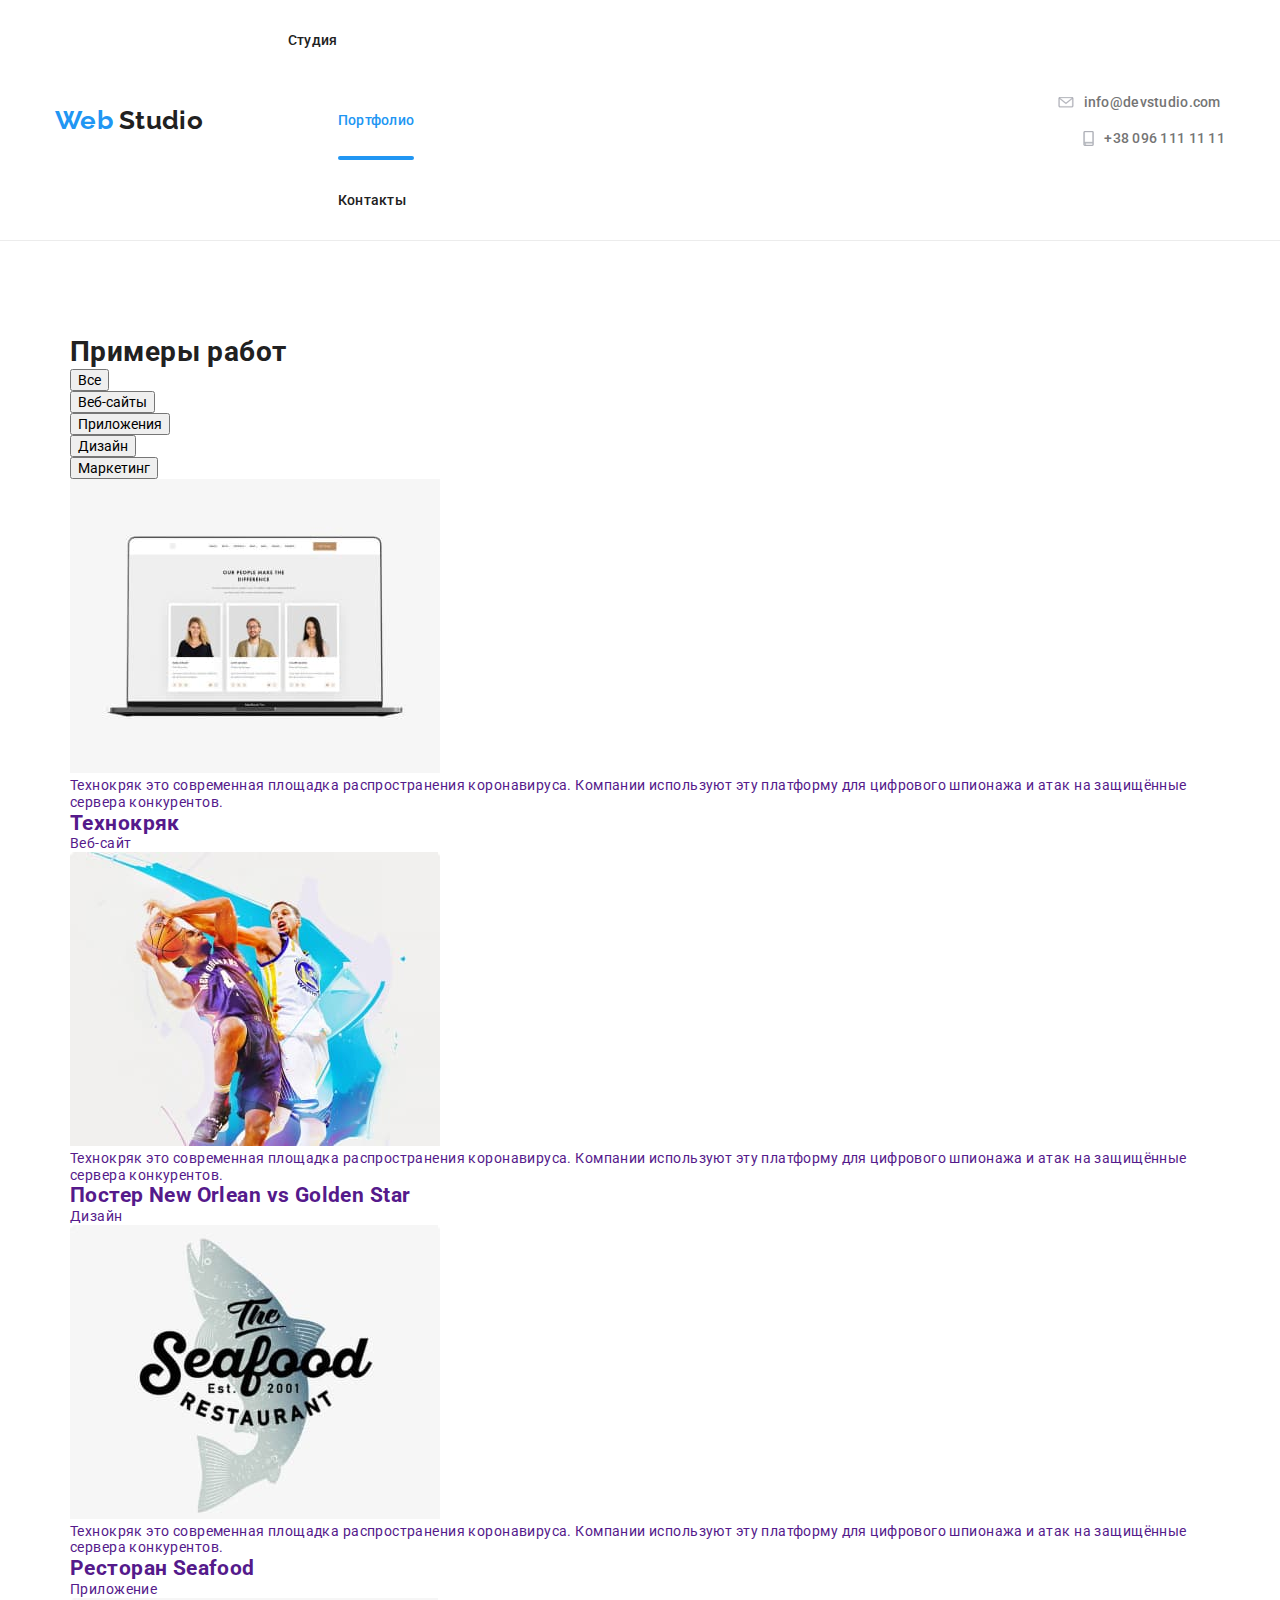
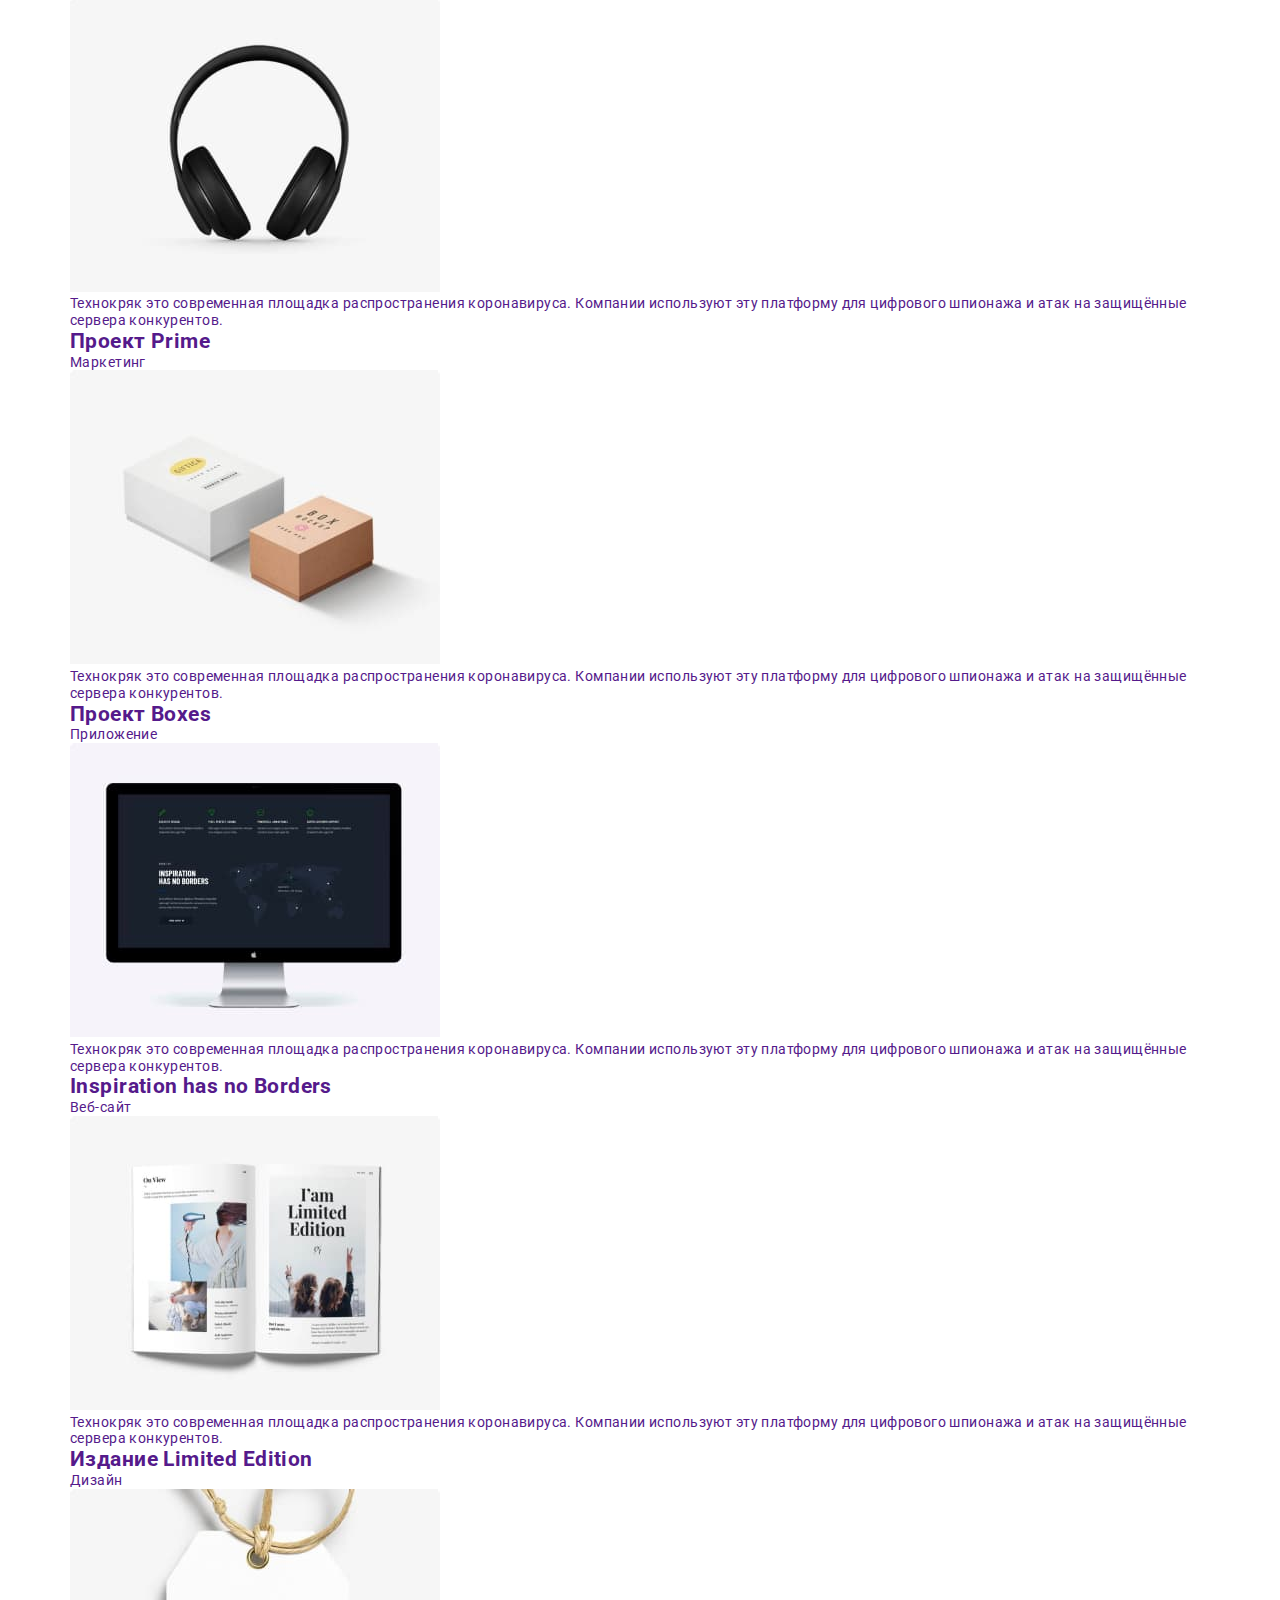
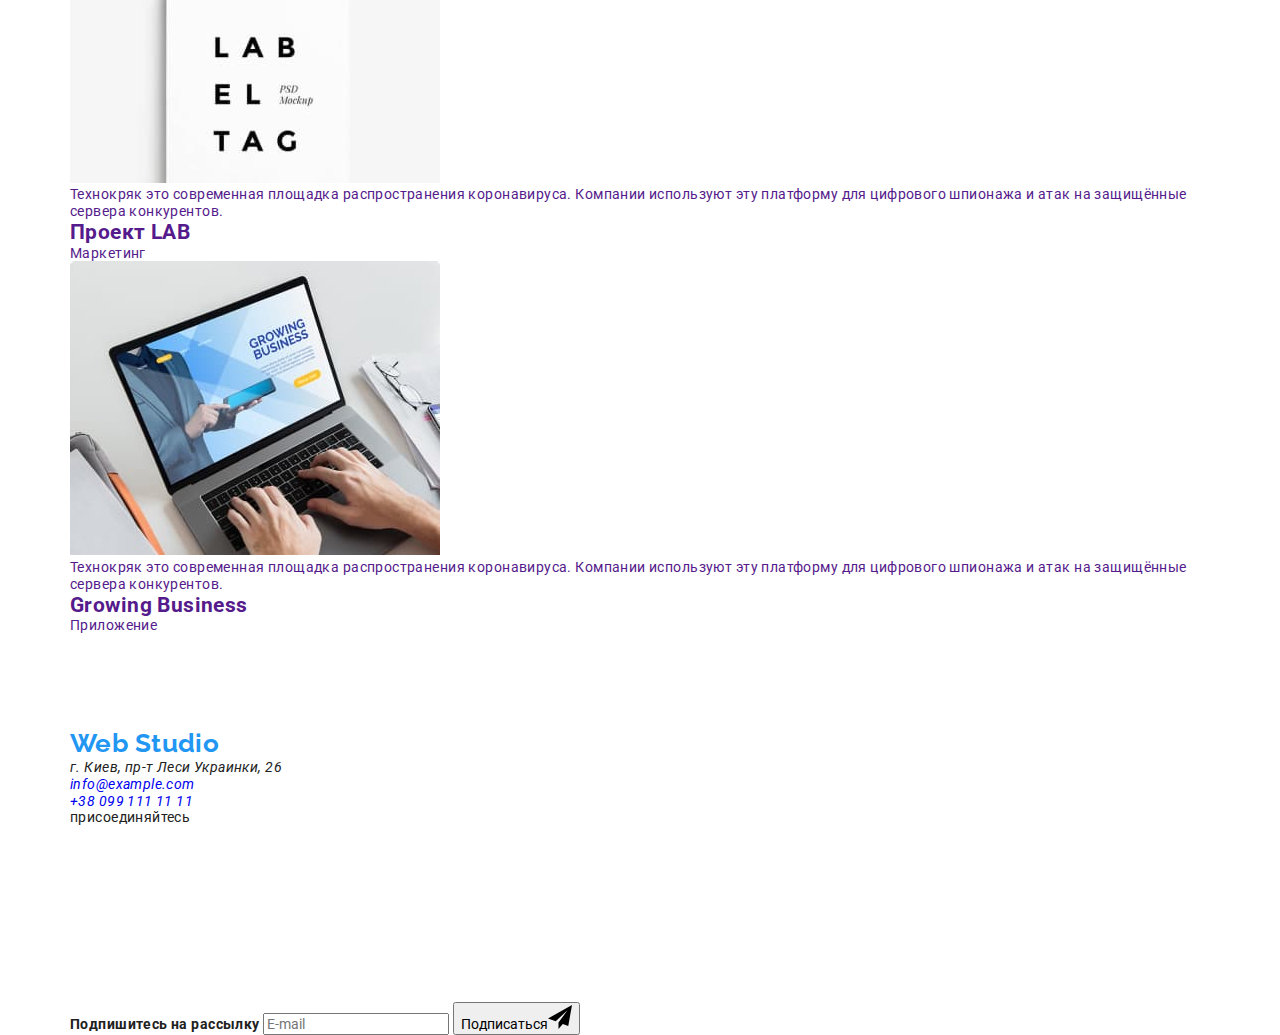
==== portfolio.html @ 26fb704b "mobile version started" ====
<!DOCTYPE html>
<html lang="ru">
  <head>
    <meta charset="UTF-8" />
    <meta name="viewport" content="width=device-width, initial-scale=1.0" />
    <title>Portfolio</title>
    <link
      rel="stylesheet"
      href="https://fonts.googleapis.com/css2?family=Raleway:wght@700&family=Roboto:wght@400;500;700;900&display=swap"
    />
    <link
      rel="stylesheet"
      href="https://cdnjs.cloudflare.com/ajax/libs/modern-normalize/0.6.0/modern-normalize.min.css"
    />

    <link rel="stylesheet" href="./css/portfolio.min.css" />
  </head>
  <body>
    <!-- Шапка сайта -->
    <header class="page-header">
      <!-- Навигация по шапке сайта -->
      <div class="container page-header__container">
        <a href="./index.html" class="logo page-header__logo"
          ><span>Web</span>
          <span class="header__logo--tail link">Studio</span></a
        >
        <nav>
          <ul class="page-header__nav">
            <li>
              <a href="./index.html" class="link nav__link">Студия</a>
            </li>
            <li>
              <a
                href="./portfolio.html"
                class="link nav__link--current nav__link"
                >Портфолио</a
              >
            </li>
            <li>
              <a href="" class="link nav__link">Контакты</a>
            </li>
          </ul>
        </nav>

        <ul class="page-header__contacts-list">
          <li>
            <a
              href="mailto:info@devstudio.com"
              class="page-header__contacts-link"
              ><svg width="16" height="11" class="page-header__contacts-icon">
                <use href="./images/sprite.svg#icon-envelope"></use>
              </svg>
              info@devstudio.com</a
            >
          </li>
          <li>
            <a href="tel:+380961111111" class="page-header__contacts-link"
              ><svg width="11" height="15" class="page-header__contacts-icon">
                <use href="./images/sprite.svg#icon-smartphone"></use></svg
              >+38 096 111 11 11</a
            >
          </li>
        </ul>
      </div>
    </header>

    <main>
      <section class="section">
        <div class="container">
          <h1 class="visually-hidden">Примеры работ</h1>
          <ul class="portfolio-work__list">
            <li>
              <button class="button portfolio-button">Все</button>
            </li>
            <li>
              <button class="button portfolio-button">Веб-сайты</button>
            </li>
            <li>
              <button class="button portfolio-button">Приложения</button>
            </li>
            <li>
              <button class="button portfolio-button">Дизайн</button>
            </li>
            <li>
              <button class="button portfolio-button">Маркетинг</button>
            </li>
          </ul>

          <ul class="examples-work__list">
            <li class="examples-work__item">
              <a href="" class="examples-work__item-link link">
                <div class="examples-work__item-thumb">
                  <img src="./images/project-1.jpg" alt="" width="370" />
                  <div class="examples-work__overlay-description">
                    <p>
                      Технокряк это современная площадка распространения
                      коронавируса. Компании используют эту платформу для
                      цифрового шпионажа и атак на защищённые сервера
                      конкурентов.
                    </p>
                  </div>
                </div>
                <div class="examples-work__item-info">
                  <h2 class="examples-work__title">Технокряк</h2>
                  <p class="examples-work__type">Веб-сайт</p>
                </div>
              </a>
            </li>
            <li class="examples-work__item">
              <a href="" class="examples-work__item-link link">
                <div class="examples-work__item-thumb">
                  <img
                    src="./images/project-2.jpg"
                    alt="Баскетбол"
                    width="370"
                  />
                  <div class="examples-work__overlay-description">
                    <p>
                      Технокряк это современная площадка распространения
                      коронавируса. Компании используют эту платформу для
                      цифрового шпионажа и атак на защищённые сервера
                      конкурентов.
                    </p>
                  </div>
                </div>
                <div class="examples-work__item-info">
                  <h2 class="examples-work__title">
                    Постер New Orlean vs Golden Star
                  </h2>
                  <p class="examples-work__type">Дизайн</p>
                </div>
              </a>
            </li>
            <li class="examples-work__item">
              <a href="" class="examples-work__item-link link">
                <div class="examples-work__item-thumb">
                  <img
                    src="./images/project-3.jpg"
                    alt="Лого ресторана"
                    width="370"
                  />
                  <div class="examples-work__overlay-description">
                    <p>
                      Технокряк это современная площадка распространения
                      коронавируса. Компании используют эту платформу для
                      цифрового шпионажа и атак на защищённые сервера
                      конкурентов.
                    </p>
                  </div>
                </div>
                <div class="examples-work__item-info">
                  <h2 class="examples-work__title">Ресторан Seafood</h2>
                  <p class="examples-work__type">Приложение</p>
                </div>
              </a>
            </li>
            <li class="examples-work__item">
              <a href="" class="examples-work__item-link link">
                <div class="examples-work__item-thumb">
                  <img
                    src="./images/project-4.jpg"
                    alt="Наушники"
                    width="370"
                  />
                  <div class="examples-work__overlay-description">
                    <p>
                      Технокряк это современная площадка распространения
                      коронавируса. Компании используют эту платформу для
                      цифрового шпионажа и атак на защищённые сервера
                      конкурентов.
                    </p>
                  </div>
                </div>
                <div class="examples-work__item-info">
                  <h2 class="examples-work__title">Проект Prime</h2>
                  <p class="examples-work__type">Маркетинг</p>
                </div>
              </a>
            </li>
            <li class="examples-work__item">
              <a href="" class="examples-work__item-link link">
                <div class="examples-work__item-thumb">
                  <img src="./images/project-5.jpg" alt="Коробки" width="370" />
                  <div class="examples-work__overlay-description">
                    <p>
                      Технокряк это современная площадка распространения
                      коронавируса. Компании используют эту платформу для
                      цифрового шпионажа и атак на защищённые сервера
                      конкурентов.
                    </p>
                  </div>
                </div>
                <div class="examples-work__item-info">
                  <h2 class="examples-work__title">Проект Boxes</h2>
                  <p class="examples-work__type">Приложение</p>
                </div>
              </a>
            </li>
            <li class="examples-work__item">
              <a href="" class="examples-work__item-link link">
                <div class="examples-work__item-thumb">
                  <img src="./images/project-6.jpg" alt="Десктоп" width="370" />
                  <div class="examples-work__overlay-description">
                    <p>
                      Технокряк это современная площадка распространения
                      коронавируса. Компании используют эту платформу для
                      цифрового шпионажа и атак на защищённые сервера
                      конкурентов.
                    </p>
                  </div>
                </div>
                <div class="examples-work__item-info">
                  <h2 class="examples-work__title">
                    Inspiration has no Borders
                  </h2>
                  <p class="examples-work__type">Веб-сайт</p>
                </div>
              </a>
            </li>
            <li class="examples-work__item">
              <a href="" class="examples-work__item-link link">
                <div class="examples-work__item-thumb">
                  <img
                    src="./images/project-7.jpg"
                    alt="Иллюстраци"
                    width="370"
                  />
                  <div class="examples-work__overlay-description">
                    <p>
                      Технокряк это современная площадка распространения
                      коронавируса. Компании используют эту платформу для
                      цифрового шпионажа и атак на защищённые сервера
                      конкурентов.
                    </p>
                  </div>
                </div>
                <div class="examples-work__item-info">
                  <h2 class="examples-work__title">Издание Limited Edition</h2>
                  <p class="examples-work__type">Дизайн</p>
                </div>
              </a>
            </li>
            <li class="examples-work__item">
              <a href="" class="examples-work__item-link link">
                <div class="examples-work__item-thumb">
                  <img src="./images/project-8.jpg" alt="Бирка" width="370" />
                  <div class="examples-work__overlay-description">
                    <p>
                      Технокряк это современная площадка распространения
                      коронавируса. Компании используют эту платформу для
                      цифрового шпионажа и атак на защищённые сервера
                      конкурентов.
                    </p>
                  </div>
                </div>
                <div class="examples-work__item-info">
                  <h2 class="examples-work__title">Проект LAB</h2>
                  <p class="examples-work__type">Маркетинг</p>
                </div>
              </a>
            </li>
            <li class="examples-work__item">
              <a href="" class="examples-work__item-link link">
                <div class="examples-work__item-thumb">
                  <img src="./images/project-9.jpg" alt="Ноутбук" width="370" />
                  <div class="examples-work__overlay-description">
                    <p>
                      Технокряк это современная площадка распространения
                      коронавируса. Компании используют эту платформу для
                      цифрового шпионажа и атак на защищённые сервера
                      конкурентов.
                    </p>
                  </div>
                </div>
                <div class="examples-work__item-info">
                  <h2 class="examples-work__title">Growing Business</h2>
                  <p class="examples-work__type">Приложение</p>
                </div>
              </a>
            </li>
          </ul>
        </div>
      </section>
    </main>

    <!-- Подвал. Присутствует на всех стр сайта -->
    <footer>
      <div class="container footer-container">
        <div>
          <a href="./index.html" class="logo link footer__logo"
            >Web <span class="footer__logo--tail link">Studio</span></a
          >
          <address>
            <ul class="adress__list">
              <li class="address__item">г. Киев, пр-т Леси Украинки, 26</li>
              <li class="address__item">
                <a href="mailto:info@example.com" class="link footer__mail"
                  >info@example.com</a
                >
              </li>
              <li class="address__item">
                <a href="tel:+380991111111" class="link footer__tel"
                  >+38 099 111 11 11</a
                >
              </li>
            </ul>
          </address>
        </div>
        <div class="join-us">
          <p class="join-us__title">присоединяйтесь</p>

          <ul class="footer__social-list">
            <!-- aria-label -тэг для подписи ссылки-иконки или кнопки-иконки, нужен для читалок и индексаторов, воспринимается ими вместо текста/картинки, видимой посетителю сайта -->
            <li>
              <a
                href=""
                aria-label="Instagram link"
                class="social-link social-link--background"
                ><svg
                  width="20"
                  height="20"
                  class="icon-social footer__icon-social"
                >
                  <use href="./images/sprite.svg#icon-Instagram"></use></svg
              ></a>
            </li>
            <li>
              <a
                href=""
                aria-label="Twitter link"
                class="social-link social-link--background"
                ><svg
                  width="20"
                  height="20"
                  class="icon-social footer__icon-social"
                >
                  <use href="./images/sprite.svg#icon-twitter"></use></svg
              ></a>
            </li>
            <li>
              <a
                href=""
                aria-label="Facebook link"
                class="social-link social-link--background"
                ><svg
                  width="20"
                  height="20"
                  class="icon-social footer__icon-social"
                >
                  <use href="./images/sprite.svg#icon-facebook"></use></svg
              ></a>
            </li>
            <li>
              <a
                href=""
                aria-label="LinkedIn link"
                class="social-link social-link--background"
                ><svg
                  width="20"
                  height="20"
                  class="icon-social footer__icon-social"
                >
                  <use href="./images/sprite.svg#icon-linkedIn"></use></svg
              ></a>
            </li>
          </ul>
        </div>
        <!-- форма подписки -->
        <div class="container-form">
          <form class="subscribe">
            <b class="subscribe__title">Подпишитесь на рассылку</b>
            <input
              type="email"
              name="email-footer"
              class="subscribe__input"
              placeholder="E-mail"
            />
            <button class="subscribe__button" type="submit">
              Подписаться<svg
                width="24"
                height="24"
                class="subscribe__icon-send"
              >
                <use href="./images/sprite.svg#icon-send"></use>
              </svg>
            </button>
          </form>
        </div>
      </div>

      <!-- <p class="copyright">&copy; 2020 | Developed by GoIT Students</p> -->
    </footer>
  </body>
</html>
---- css/portfolio.min.css ----
h2,h3,p,h1,a,b,ul,div{list-style:none;text-decoration:none;margin:0;padding:0}img{margin:0;padding:0;height:auto;max-width:100%}h2,h3{font-weight:700;line-height:1.17}button,input,select,textarea{font-family:inherit}button{cursor:pointer}.link:focus,.link:hover{color:#2196f3}body{font-family:"Roboto",sans-serif;color:#212121;background-color:#fff}.section{padding-top:94px;padding-bottom:94px}@media screen and (max-width: 1200px){.section{padding-top:60px;padding-bottom:60px}}.title{text-align:center;margin-bottom:30px}@media screen and (max-width: 767px){.title{font-size:28px}}@media screen and (min-width: 1200px){.title{font-size:36px;margin-bottom:50px}}.container{width:calc(100% - 30px);max-width:1170px;margin:0 auto 0;padding-left:15px;padding-right:15px}.button:focus,.button:hover{color:#fff;background-color:#2196f3}body{font-style:normal;font-weight:400;font-size:14px;line-height:1.2;letter-spacing:0.03em}.page-header{font-size:18px;font-weight:500;line-height:1.16;letter-spacing:0.02em;border-bottom:1px solid #ececec;background-color:#fff;width:100%;position:-webkit-sticky;position:sticky;top:0;z-index:10}@media screen and (min-width: 768px){.page-header{font-size:14px;line-height:1.14}.page-header .is-hidden{opacity:1;visibility:visible;pointer-events:all}}@media screen and (min-width: 1200px){.page-header{min-height:80px;line-height:1.15}}.page-header__container{display:-webkit-box;display:-ms-flexbox;display:flex;-webkit-box-align:center;-ms-flex-align:center;align-items:center;padding:10px 0}@media screen and (min-width: 768px){.page-header__container{padding-top:0;padding-bottom:0}}@media screen and (min-width: 1200px){.page-header__logo{margin-right:85px}}@media screen and (max-width: 767px){.page-header__nav{padding:60px 0;display:-webkit-box;display:-ms-flexbox;display:flex;-webkit-box-orient:vertical;-webkit-box-direction:normal;-ms-flex-direction:column;flex-direction:column;-webkit-box-align:center;-ms-flex-align:center;align-items:center;-webkit-box-pack:justify;-ms-flex-pack:justify;justify-content:space-between}}@media screen and (max-width: 767px){.page-header__nav li+li{margin-top:40px}}@media screen and (min-width: 768px){.page-header__nav li+li{margin-left:50px}}@media screen and (max-width: 767px){.page-header__contacts-list{padding-bottom:60px}.page-header__contacts-list li+li{margin-top:16px}}@media screen and (min-width: 1200px){.page-header__contacts-list{margin-left:auto}.page-header__contacts-list li+li{margin-left:30px}}.page-header__contacts-icon{margin-right:10px;fill:#afb1b8;stroke:#afb1b8;stroke-width:1px;-webkit-transition:all 250ms cubic-bezier(0.4, 0, 0.2, 1) 1ms;transition:all 250ms cubic-bezier(0.4, 0, 0.2, 1) 1ms}.page-header__contacts-link{color:#757575;display:-webkit-box;display:-ms-flexbox;display:flex;-webkit-box-pack:center;-ms-flex-pack:center;justify-content:center;-webkit-box-align:center;-ms-flex-align:center;align-items:center;-webkit-transition:all 250ms cubic-bezier(0.4, 0, 0.2, 1) 1ms;transition:all 250ms cubic-bezier(0.4, 0, 0.2, 1) 1ms}@media screen and (min-width: 1200px){.page-header__contacts-link{padding-top:10px;padding-bottom:10px}}.page-header__contacts-link:hover,.page-header__contacts-link:focus{color:#2196f3}.page-header__contacts-link:hover .page-header__contacts-icon,.page-header__contacts-link:focus .page-header__contacts-icon{fill:#2196f3;stroke:#2196f3;stroke-width:2px}.nav__link{color:#212121;display:inline-block;-webkit-transition:all 250ms cubic-bezier(0.4, 0, 0.2, 1) 1ms;transition:all 250ms cubic-bezier(0.4, 0, 0.2, 1) 1ms}@media screen and (min-width: 768px){.nav__link{position:relative;display:block}}@media screen and (min-width: 1200px){.nav__link{padding-top:32px;padding-bottom:32px}}.page-header__nav .nav__link--current{color:#2196f3;position:relative}@media screen and (max-width: 768px){.page-header__nav .nav__link--current{padding:12px 0}}.nav__link--current::after{content:"";position:absolute;bottom:0;left:0;display:block;width:100%;height:4px;border-color:#2196f3;border-radius:2px 2px;background-color:#2196f3}@media screen and (max-width: 767px){.drop-down-button{width:40px;height:40px;background-color:transparent;border:none;outline:none;display:-webkit-inline-box;display:-ms-inline-flexbox;display:inline-flex;-webkit-box-align:center;-ms-flex-align:center;align-items:center;margin-left:auto}.drop-down-button:hover,.drop-down-button:focus{fill:#2196f3}}@media screen and (min-width: 768px){.drop-down-button{display:none}}@media screen and (max-width: 767px){.drop-down-icon .open{display:none}}@media screen and (max-width: 767px){.is-hidden{opacity:0;visibility:hidden;pointer-events:none}.is-hidden .drop-down-menu{-webkit-transform:scaleY(0);transform:scaleY(0);opacity:0}.is-hidden+.drop-down-button .open{display:block}.is-hidden+.drop-down-button .close{display:none}}@media screen and (max-width: 768px){.drop-down-menu{display:none;position:absolute;top:60px;left:0px;width:100%;background:white;border-top:1px solid #ececec;-webkit-box-shadow:0 1px 3px rgba(0,0,0,0.16),0 2px 4px rgba(0,0,0,0.08),0 4px 8px rgba(0,0,0,0.04);box-shadow:0 1px 3px rgba(0,0,0,0.16),0 2px 4px rgba(0,0,0,0.08),0 4px 8px rgba(0,0,0,0.04);-webkit-box-orient:vertical;-webkit-box-direction:normal;-ms-flex-direction:column;flex-direction:column;display:-webkit-box;display:-ms-flexbox;display:flex;-webkit-box-pack:center;-ms-flex-pack:center;justify-content:center;-webkit-box-align:center;-ms-flex-align:center;align-items:center;-webkit-transform-origin:top;transform-origin:top;-webkit-transform:scaleY(1);transform:scaleY(1);opacity:1;-webkit-transition:opacity 0.2s linear, -webkit-transform 0.2s linear;transition:opacity 0.2s linear, -webkit-transform 0.2s linear;transition:transform 0.2s linear, opacity 0.2s linear;transition:transform 0.2s linear, opacity 0.2s linear, -webkit-transform 0.2s linear}}.logo{font-weight:700;font-size:24px;font-family:"Raleway",sans-serif;color:#2196f3;line-height:1.16}@media screen and (min-width: 1200px){.logo{font-size:26px;line-height:1.19}}.header__logo--tail{color:#212121;-webkit-transition:all 250ms cubic-bezier(0.4, 0, 0.2, 1) 1ms;transition:all 250ms cubic-bezier(0.4, 0, 0.2, 1) 1ms}.header__logo--tail:hover,.header__logo--tail:focus{color:#2196f3}.social-link{display:-webkit-inline-box;display:-ms-inline-flexbox;display:inline-flex;-webkit-box-pack:center;-ms-flex-pack:center;justify-content:center;-webkit-box-align:center;-ms-flex-align:center;align-items:center;background-color:rgba(255,255,255,0.1);border-radius:50%;width:44px;height:44px;-webkit-transition:all 250ms cubic-bezier(0.4, 0, 0.2, 1) 1ms;transition:all 250ms cubic-bezier(0.4, 0, 0.2, 1) 1ms}.social-link--background:hover,.social-link--background:focus{background-color:#2196f3}.icon-social{fill:#afb1b8;-webkit-transition:all 250ms cubic-bezier(0.4, 0, 0.2, 1) 1ms;transition:all 250ms cubic-bezier(0.4, 0, 0.2, 1) 1ms}.footer__icon-social{fill:#fff}.clients__list{display:-webkit-box;display:-ms-flexbox;display:flex;-webkit-box-pack:center;-ms-flex-pack:center;justify-content:center;-webkit-box-align:center;-ms-flex-align:center;align-items:center}@media screen and (max-width: 1199px){.clients__list{-ms-flex-wrap:wrap;flex-wrap:wrap}}@media screen and (min-width: 1200px){.clients__list{-webkit-box-pack:justify;-ms-flex-pack:justify;justify-content:space-between}}@media screen and (max-width: 767px){.clients__item{max-width:calc((100% - 4 * 15px) / 2)}.clients__item:nth-child(2n+2){margin-left:30px}.clients__item:nth-child(n+3){margin-top:30px}}.clients__link{border-color:#afb1b8;border-width:1px;border-style:solid;border-radius:4px;fill:#afb1b8;max-width:210px;display:-webkit-box;display:-ms-flexbox;display:flex;-webkit-box-pack:center;-ms-flex-pack:center;justify-content:center;-webkit-box-align:center;-ms-flex-align:center;align-items:center;-webkit-transform:scale(1, 1);transform:scale(1, 1);-webkit-transition:all 250ms cubic-bezier(0.4, 0, 0.2, 1) 1ms;transition:all 250ms cubic-bezier(0.4, 0, 0.2, 1) 1ms}@media screen and (min-width: 1200px){.clients__link{width:170px}}.clients__link:hover,.clients__link:focus,.clients__link:hover .clients__logo,.clients__link:focus .clients__logo{border-color:#2196f3;border-width:2px;fill:#2196f3}@media screen and (min-width: 1200px){.clients__link:hover,.clients__link:focus,.clients__link:hover .clients__logo,.clients__link:focus .clients__logo{-webkit-transform:scale(1.3, 1.3);transform:scale(1.3, 1.3)}}.clients__logo{fill:#afb1b8;max-width:210px;max-height:90px;-webkit-transition:all 250ms cubic-bezier(0.4, 0, 0.2, 1) 1ms;transition:all 250ms cubic-bezier(0.4, 0, 0.2, 1) 1ms}
/*# sourceMappingURL=portfolio.min.css.map */
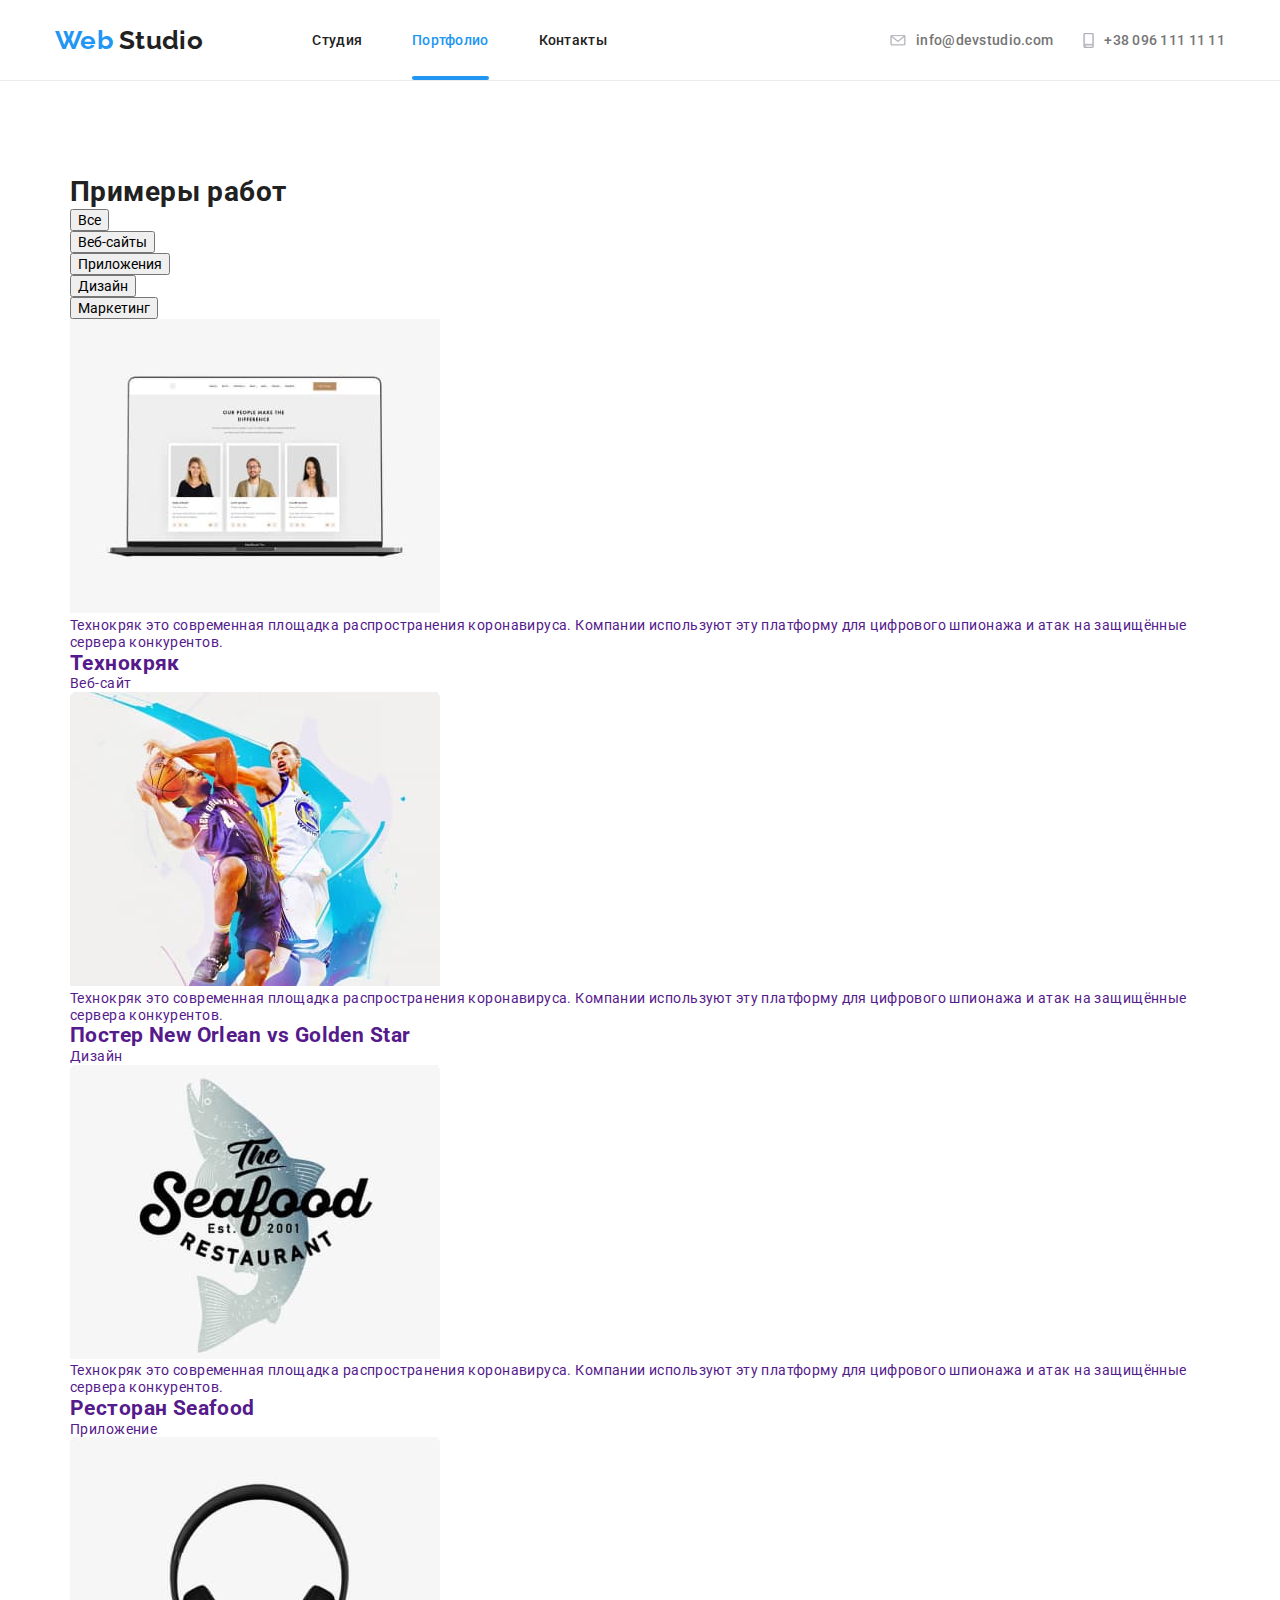
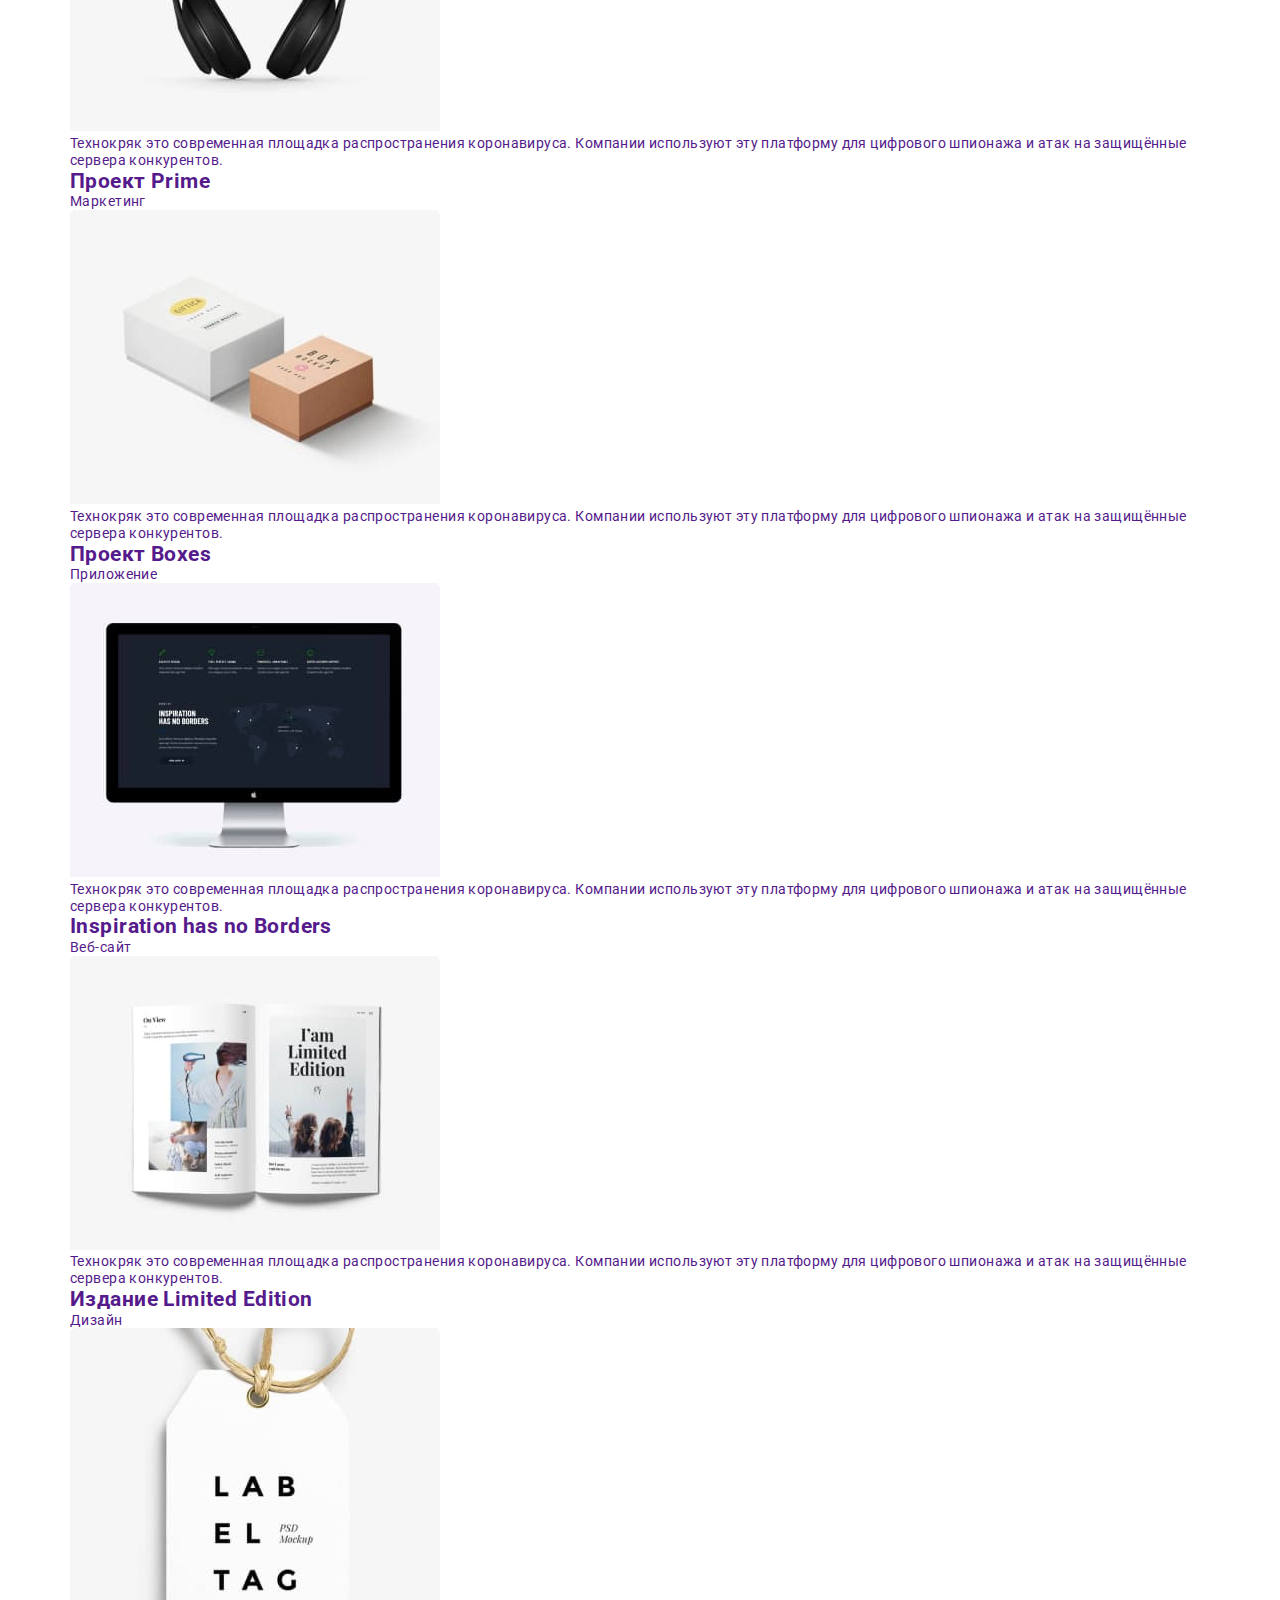
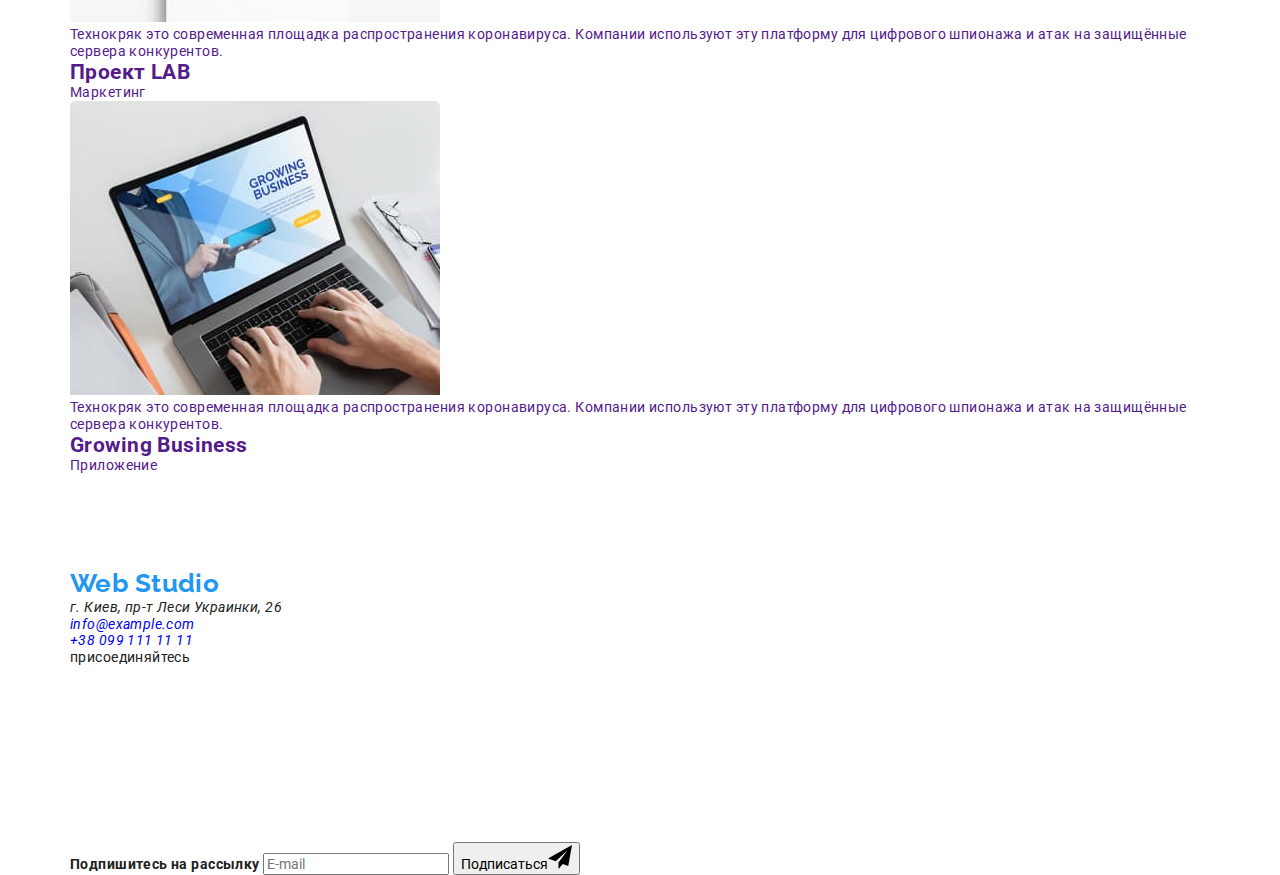
==== commit 4c07ddfe: "mobile version" ====
--- a/portfolio.html
+++ b/portfolio.html
@@ -24,43 +24,74 @@
           ><span>Web</span>
           <span class="header__logo--tail link">Studio</span></a
         >
-        <nav>
-          <ul class="page-header__nav">
-            <li>
-              <a href="./index.html" class="link nav__link">Студия</a>
-            </li>
-            <li>
-              <a
-                href="./portfolio.html"
-                class="link nav__link--current nav__link"
-                >Портфолио</a
-              >
-            </li>
-            <li>
-              <a href="" class="link nav__link">Контакты</a>
-            </li>
-          </ul>
-        </nav>
-
-        <ul class="page-header__contacts-list">
-          <li>
-            <a
-              href="mailto:info@devstudio.com"
-              class="page-header__contacts-link"
-              ><svg width="16" height="11" class="page-header__contacts-icon">
-                <use href="./images/sprite.svg#icon-envelope"></use>
-              </svg>
-              info@devstudio.com</a
-            >
-          </li>
-          <li>
-            <a href="tel:+380961111111" class="page-header__contacts-link"
-              ><svg width="11" height="15" class="page-header__contacts-icon">
-                <use href="./images/sprite.svg#icon-smartphone"></use></svg
-              >+38 096 111 11 11</a
-            >
-          </li>
-        </ul>
+        <div class="is-hidden" data-drop>
+          <div id="menu-container" class="drop-down-menu">
+            <nav>
+              <ul class="page-header__nav">
+                <li>
+                  <a href="./index.html" class="link nav__link">Студия</a>
+                </li>
+                <li>
+                  <a
+                    href="./portfolio.html"
+                    class="link nav__link--current nav__link"
+                    >Портфолио</a
+                  >
+                </li>
+                <li>
+                  <a href="" class="link nav__link">Контакты</a>
+                </li>
+              </ul>
+            </nav>
+
+            <div>
+              <ul class="page-header__contacts-list">
+                <li>
+                  <a
+                    href="mailto:info@devstudio.com"
+                    class="page-header__contacts-link"
+                    ><svg
+                      width="16"
+                      height="11"
+                      class="page-header__contacts-icon"
+                    >
+                      <use href="./images/sprite.svg#icon-envelope"></use>
+                    </svg>
+                    info@devstudio.com</a
+                  >
+                </li>
+                <li>
+                  <a href="tel:+380961111111" class="page-header__contacts-link"
+                    ><svg
+                      width="11"
+                      height="15"
+                      class="page-header__contacts-icon"
+                    >
+                      <use
+                        href="./images/sprite.svg#icon-smartphone"
+                      ></use></svg
+                    >+38 096 111 11 11</a
+                  >
+                </li>
+              </ul>
+            </div>
+          </div>
+        </div>
+        <button class="drop-down-button" aria-expanded="false" data-drop-button>
+          <svg
+            width="24"
+            height="16"
+            aria-controls="menu-container"
+            aria-label="Переключатель мобильного меню"
+            class="drop-down-icon"
+          >
+            <use class="open" href="./images/sprite.svg#icon-menu_mobile"></use>
+            <use
+              class="close"
+              href="./images/sprite.svg#icon-close_mobile"
+            ></use>
+          </svg>
+        </button>
       </div>
     </header>
 
--- a/css/portfolio.min.css
+++ b/css/portfolio.min.css
@@ -1,2 +1,2 @@
-h2,h3,p,h1,a,b,ul,div{list-style:none;text-decoration:none;margin:0;padding:0}img{margin:0;padding:0;height:auto;max-width:100%}h2,h3{font-weight:700;line-height:1.17}button,input,select,textarea{font-family:inherit}button{cursor:pointer}.link:focus,.link:hover{color:#2196f3}body{font-family:"Roboto",sans-serif;color:#212121;background-color:#fff}.section{padding-top:94px;padding-bottom:94px}@media screen and (max-width: 1200px){.section{padding-top:60px;padding-bottom:60px}}.title{text-align:center;margin-bottom:30px}@media screen and (max-width: 767px){.title{font-size:28px}}@media screen and (min-width: 1200px){.title{font-size:36px;margin-bottom:50px}}.container{width:calc(100% - 30px);max-width:1170px;margin:0 auto 0;padding-left:15px;padding-right:15px}.button:focus,.button:hover{color:#fff;background-color:#2196f3}body{font-style:normal;font-weight:400;font-size:14px;line-height:1.2;letter-spacing:0.03em}.page-header{font-size:18px;font-weight:500;line-height:1.16;letter-spacing:0.02em;border-bottom:1px solid #ececec;background-color:#fff;width:100%;position:-webkit-sticky;position:sticky;top:0;z-index:10}@media screen and (min-width: 768px){.page-header{font-size:14px;line-height:1.14}.page-header .is-hidden{opacity:1;visibility:visible;pointer-events:all}}@media screen and (min-width: 1200px){.page-header{min-height:80px;line-height:1.15}}.page-header__container{display:-webkit-box;display:-ms-flexbox;display:flex;-webkit-box-align:center;-ms-flex-align:center;align-items:center;padding:10px 0}@media screen and (min-width: 768px){.page-header__container{padding-top:0;padding-bottom:0}}@media screen and (min-width: 1200px){.page-header__logo{margin-right:85px}}@media screen and (max-width: 767px){.page-header__nav{padding:60px 0;display:-webkit-box;display:-ms-flexbox;display:flex;-webkit-box-orient:vertical;-webkit-box-direction:normal;-ms-flex-direction:column;flex-direction:column;-webkit-box-align:center;-ms-flex-align:center;align-items:center;-webkit-box-pack:justify;-ms-flex-pack:justify;justify-content:space-between}}@media screen and (max-width: 767px){.page-header__nav li+li{margin-top:40px}}@media screen and (min-width: 768px){.page-header__nav li+li{margin-left:50px}}@media screen and (max-width: 767px){.page-header__contacts-list{padding-bottom:60px}.page-header__contacts-list li+li{margin-top:16px}}@media screen and (min-width: 1200px){.page-header__contacts-list{margin-left:auto}.page-header__contacts-list li+li{margin-left:30px}}.page-header__contacts-icon{margin-right:10px;fill:#afb1b8;stroke:#afb1b8;stroke-width:1px;-webkit-transition:all 250ms cubic-bezier(0.4, 0, 0.2, 1) 1ms;transition:all 250ms cubic-bezier(0.4, 0, 0.2, 1) 1ms}.page-header__contacts-link{color:#757575;display:-webkit-box;display:-ms-flexbox;display:flex;-webkit-box-pack:center;-ms-flex-pack:center;justify-content:center;-webkit-box-align:center;-ms-flex-align:center;align-items:center;-webkit-transition:all 250ms cubic-bezier(0.4, 0, 0.2, 1) 1ms;transition:all 250ms cubic-bezier(0.4, 0, 0.2, 1) 1ms}@media screen and (min-width: 1200px){.page-header__contacts-link{padding-top:10px;padding-bottom:10px}}.page-header__contacts-link:hover,.page-header__contacts-link:focus{color:#2196f3}.page-header__contacts-link:hover .page-header__contacts-icon,.page-header__contacts-link:focus .page-header__contacts-icon{fill:#2196f3;stroke:#2196f3;stroke-width:2px}.nav__link{color:#212121;display:inline-block;-webkit-transition:all 250ms cubic-bezier(0.4, 0, 0.2, 1) 1ms;transition:all 250ms cubic-bezier(0.4, 0, 0.2, 1) 1ms}@media screen and (min-width: 768px){.nav__link{position:relative;display:block}}@media screen and (min-width: 1200px){.nav__link{padding-top:32px;padding-bottom:32px}}.page-header__nav .nav__link--current{color:#2196f3;position:relative}@media screen and (max-width: 768px){.page-header__nav .nav__link--current{padding:12px 0}}.nav__link--current::after{content:"";position:absolute;bottom:0;left:0;display:block;width:100%;height:4px;border-color:#2196f3;border-radius:2px 2px;background-color:#2196f3}@media screen and (max-width: 767px){.drop-down-button{width:40px;height:40px;background-color:transparent;border:none;outline:none;display:-webkit-inline-box;display:-ms-inline-flexbox;display:inline-flex;-webkit-box-align:center;-ms-flex-align:center;align-items:center;margin-left:auto}.drop-down-button:hover,.drop-down-button:focus{fill:#2196f3}}@media screen and (min-width: 768px){.drop-down-button{display:none}}@media screen and (max-width: 767px){.drop-down-icon .open{display:none}}@media screen and (max-width: 767px){.is-hidden{opacity:0;visibility:hidden;pointer-events:none}.is-hidden .drop-down-menu{-webkit-transform:scaleY(0);transform:scaleY(0);opacity:0}.is-hidden+.drop-down-button .open{display:block}.is-hidden+.drop-down-button .close{display:none}}@media screen and (max-width: 768px){.drop-down-menu{display:none;position:absolute;top:60px;left:0px;width:100%;background:white;border-top:1px solid #ececec;-webkit-box-shadow:0 1px 3px rgba(0,0,0,0.16),0 2px 4px rgba(0,0,0,0.08),0 4px 8px rgba(0,0,0,0.04);box-shadow:0 1px 3px rgba(0,0,0,0.16),0 2px 4px rgba(0,0,0,0.08),0 4px 8px rgba(0,0,0,0.04);-webkit-box-orient:vertical;-webkit-box-direction:normal;-ms-flex-direction:column;flex-direction:column;display:-webkit-box;display:-ms-flexbox;display:flex;-webkit-box-pack:center;-ms-flex-pack:center;justify-content:center;-webkit-box-align:center;-ms-flex-align:center;align-items:center;-webkit-transform-origin:top;transform-origin:top;-webkit-transform:scaleY(1);transform:scaleY(1);opacity:1;-webkit-transition:opacity 0.2s linear, -webkit-transform 0.2s linear;transition:opacity 0.2s linear, -webkit-transform 0.2s linear;transition:transform 0.2s linear, opacity 0.2s linear;transition:transform 0.2s linear, opacity 0.2s linear, -webkit-transform 0.2s linear}}.logo{font-weight:700;font-size:24px;font-family:"Raleway",sans-serif;color:#2196f3;line-height:1.16}@media screen and (min-width: 1200px){.logo{font-size:26px;line-height:1.19}}.header__logo--tail{color:#212121;-webkit-transition:all 250ms cubic-bezier(0.4, 0, 0.2, 1) 1ms;transition:all 250ms cubic-bezier(0.4, 0, 0.2, 1) 1ms}.header__logo--tail:hover,.header__logo--tail:focus{color:#2196f3}.social-link{display:-webkit-inline-box;display:-ms-inline-flexbox;display:inline-flex;-webkit-box-pack:center;-ms-flex-pack:center;justify-content:center;-webkit-box-align:center;-ms-flex-align:center;align-items:center;background-color:rgba(255,255,255,0.1);border-radius:50%;width:44px;height:44px;-webkit-transition:all 250ms cubic-bezier(0.4, 0, 0.2, 1) 1ms;transition:all 250ms cubic-bezier(0.4, 0, 0.2, 1) 1ms}.social-link--background:hover,.social-link--background:focus{background-color:#2196f3}.icon-social{fill:#afb1b8;-webkit-transition:all 250ms cubic-bezier(0.4, 0, 0.2, 1) 1ms;transition:all 250ms cubic-bezier(0.4, 0, 0.2, 1) 1ms}.footer__icon-social{fill:#fff}.clients__list{display:-webkit-box;display:-ms-flexbox;display:flex;-webkit-box-pack:center;-ms-flex-pack:center;justify-content:center;-webkit-box-align:center;-ms-flex-align:center;align-items:center}@media screen and (max-width: 1199px){.clients__list{-ms-flex-wrap:wrap;flex-wrap:wrap}}@media screen and (min-width: 1200px){.clients__list{-webkit-box-pack:justify;-ms-flex-pack:justify;justify-content:space-between}}@media screen and (max-width: 767px){.clients__item{max-width:calc((100% - 4 * 15px) / 2)}.clients__item:nth-child(2n+2){margin-left:30px}.clients__item:nth-child(n+3){margin-top:30px}}.clients__link{border-color:#afb1b8;border-width:1px;border-style:solid;border-radius:4px;fill:#afb1b8;max-width:210px;display:-webkit-box;display:-ms-flexbox;display:flex;-webkit-box-pack:center;-ms-flex-pack:center;justify-content:center;-webkit-box-align:center;-ms-flex-align:center;align-items:center;-webkit-transform:scale(1, 1);transform:scale(1, 1);-webkit-transition:all 250ms cubic-bezier(0.4, 0, 0.2, 1) 1ms;transition:all 250ms cubic-bezier(0.4, 0, 0.2, 1) 1ms}@media screen and (min-width: 1200px){.clients__link{width:170px}}.clients__link:hover,.clients__link:focus,.clients__link:hover .clients__logo,.clients__link:focus .clients__logo{border-color:#2196f3;border-width:2px;fill:#2196f3}@media screen and (min-width: 1200px){.clients__link:hover,.clients__link:focus,.clients__link:hover .clients__logo,.clients__link:focus .clients__logo{-webkit-transform:scale(1.3, 1.3);transform:scale(1.3, 1.3)}}.clients__logo{fill:#afb1b8;max-width:210px;max-height:90px;-webkit-transition:all 250ms cubic-bezier(0.4, 0, 0.2, 1) 1ms;transition:all 250ms cubic-bezier(0.4, 0, 0.2, 1) 1ms}
+h2,h3,p,h1,a,b,ul,div{list-style:none;text-decoration:none;margin:0;padding:0}img{margin:0;padding:0;height:auto;max-width:100%}h2,h3{font-weight:700;line-height:1.17}button,input,select,textarea{font-family:inherit}button{cursor:pointer}.link:focus,.link:hover{color:#2196f3}body{font-family:"Roboto",sans-serif;color:#212121;background-color:#fff}.section{padding-top:94px;padding-bottom:94px}@media screen and (max-width: 1200px){.section{padding-top:60px;padding-bottom:60px}}.title{text-align:center;margin-bottom:30px}@media screen and (max-width: 767px){.title{font-size:28px}}@media screen and (min-width: 1200px){.title{font-size:36px;margin-bottom:50px}}.container{width:calc(100% - 30px);max-width:1170px;margin:0 auto 0;padding-left:15px;padding-right:15px}@media screen and (min-width: 768px) and (max-width: 1199px){.container{max-width:768px}}.button:focus,.button:hover{color:#fff;background-color:#2196f3}body{font-style:normal;font-weight:400;font-size:14px;line-height:1.2;letter-spacing:0.03em}.page-header{font-size:18px;font-weight:500;line-height:1.16;letter-spacing:0.02em;border-bottom:1px solid #ececec;background-color:#fff;width:100%;position:-webkit-sticky;position:sticky;top:0;z-index:10}@media screen and (min-width: 768px){.page-header{font-size:14px;line-height:1.14}.page-header .is-hidden{opacity:1;visibility:visible;pointer-events:all}}@media screen and (min-width: 768px) and (min-width: 1200px){.page-header .is-hidden{margin-left:10px;-ms-flex-preferred-size:78%;flex-basis:78%}}@media screen and (min-width: 1200px){.page-header{line-height:1.15}}.page-header__container{display:-webkit-box;display:-ms-flexbox;display:flex;-webkit-box-align:center;-ms-flex-align:center;align-items:center;padding:10px 0}@media screen and (min-width: 768px){.page-header__container{padding-top:0;padding-bottom:0;-webkit-box-pack:justify;-ms-flex-pack:justify;justify-content:space-between;min-height:80px}}@media screen and (min-width: 768px){.page-header__logo{margin-right:65px}}.page-header__nav{display:-webkit-box;display:-ms-flexbox;display:flex;-webkit-box-align:center;-ms-flex-align:center;align-items:center}@media screen and (max-width: 767px){.page-header__nav{padding:60px 0;-webkit-box-orient:vertical;-webkit-box-direction:normal;-ms-flex-direction:column;flex-direction:column;-webkit-box-pack:justify;-ms-flex-pack:justify;justify-content:space-between}}@media screen and (min-width: 768px) and (max-width: 1199px){.page-header__nav{margin-right:84px}}@media screen and (max-width: 767px){.page-header__nav li+li{margin-top:40px}}@media screen and (min-width: 768px){.page-header__nav li+li{margin-left:50px}}.page-header__contacts-list{margin-left:auto}@media screen and (max-width: 767px){.page-header__contacts-list{padding-bottom:60px}.page-header__contacts-list li+li{margin-top:16px}}@media screen and (min-width: 768px) and (max-width: 1199px){.page-header__contacts-list li:not(:last-child){margin-bottom:10px}}@media screen and (min-width: 1200px){.page-header__contacts-list{display:-webkit-box;display:-ms-flexbox;display:flex;-webkit-box-pack:center;-ms-flex-pack:center;justify-content:center}.page-header__contacts-list li+li{margin-left:30px}}.page-header__contacts-icon{margin-right:10px;fill:#afb1b8;stroke:#afb1b8;stroke-width:1px;-webkit-transition:all 250ms cubic-bezier(0.4, 0, 0.2, 1) 1ms;transition:all 250ms cubic-bezier(0.4, 0, 0.2, 1) 1ms}.page-header__contacts-link{color:#757575;display:-webkit-box;display:-ms-flexbox;display:flex;-webkit-box-pack:center;-ms-flex-pack:center;justify-content:center;-webkit-box-align:center;-ms-flex-align:center;align-items:center;-webkit-transition:all 250ms cubic-bezier(0.4, 0, 0.2, 1) 1ms;transition:all 250ms cubic-bezier(0.4, 0, 0.2, 1) 1ms}@media screen and (min-width: 768px) and (max-width: 1199px){.page-header__contacts-link{-webkit-box-pack:start;-ms-flex-pack:start;justify-content:flex-start}}@media screen and (min-width: 1200px){.page-header__contacts-link{padding-top:10px;padding-bottom:10px;-webkit-box-pack:end;-ms-flex-pack:end;justify-content:flex-end}}.page-header__contacts-link:hover,.page-header__contacts-link:focus{color:#2196f3}.page-header__contacts-link:hover .page-header__contacts-icon,.page-header__contacts-link:focus .page-header__contacts-icon{fill:#2196f3;stroke:#2196f3;stroke-width:2px}.nav__link{color:#212121;display:inline-block;-webkit-transition:all 250ms cubic-bezier(0.4, 0, 0.2, 1) 1ms;transition:all 250ms cubic-bezier(0.4, 0, 0.2, 1) 1ms}@media screen and (min-width: 768px){.nav__link{display:block;padding-top:32px;padding-bottom:32px}}.page-header__nav .nav__link--current{color:#2196f3;position:relative}@media screen and (max-width: 768px){.page-header__nav .nav__link--current{padding:12px 0}}.nav__link--current::after{content:"";position:absolute;bottom:0;left:0;display:block;width:100%;height:4px;border-color:#2196f3;border-radius:2px 2px;background-color:#2196f3}@media screen and (max-width: 767px){.drop-down-button{width:40px;height:40px;background-color:transparent;border:none;outline:none;display:-webkit-inline-box;display:-ms-inline-flexbox;display:inline-flex;-webkit-box-align:center;-ms-flex-align:center;align-items:center;margin-left:auto}.drop-down-button:hover,.drop-down-button:focus{fill:#2196f3}}@media screen and (min-width: 768px){.drop-down-button{display:none}}@media screen and (max-width: 767px){.drop-down-icon .open{display:none}}@media screen and (max-width: 767px){.is-hidden{opacity:0;visibility:hidden;pointer-events:none}.is-hidden .drop-down-menu{-webkit-transform:scaleY(0);transform:scaleY(0);opacity:0}.is-hidden+.drop-down-button .open{display:block}.is-hidden+.drop-down-button .close{display:none}}@media screen and (max-width: 767px){.drop-down-menu{display:none;position:absolute;top:60px;left:0px;width:100%;background:white;border-top:1px solid #ececec;-webkit-box-shadow:0 1px 3px rgba(0,0,0,0.16),0 2px 4px rgba(0,0,0,0.08),0 4px 8px rgba(0,0,0,0.04);box-shadow:0 1px 3px rgba(0,0,0,0.16),0 2px 4px rgba(0,0,0,0.08),0 4px 8px rgba(0,0,0,0.04);-webkit-box-orient:vertical;-webkit-box-direction:normal;-ms-flex-direction:column;flex-direction:column;display:-webkit-box;display:-ms-flexbox;display:flex;-webkit-box-pack:center;-ms-flex-pack:center;justify-content:center;-webkit-box-align:center;-ms-flex-align:center;align-items:center;-webkit-transform-origin:top;transform-origin:top;-webkit-transform:scaleY(1);transform:scaleY(1);opacity:1;-webkit-transition:opacity 0.2s linear, -webkit-transform 0.2s linear;transition:opacity 0.2s linear, -webkit-transform 0.2s linear;transition:transform 0.2s linear, opacity 0.2s linear;transition:transform 0.2s linear, opacity 0.2s linear, -webkit-transform 0.2s linear}}@media screen and (min-width: 768px){.drop-down-menu{display:-webkit-box;display:-ms-flexbox;display:flex;-webkit-box-pack:justify;-ms-flex-pack:justify;justify-content:space-between;-webkit-box-align:center;-ms-flex-align:center;align-items:center}}.logo{font-weight:700;font-size:24px;font-family:"Raleway",sans-serif;color:#2196f3;line-height:1.16}@media screen and (min-width: 1200px){.logo{font-size:26px;line-height:1.19}}.header__logo--tail{color:#212121;-webkit-transition:all 250ms cubic-bezier(0.4, 0, 0.2, 1) 1ms;transition:all 250ms cubic-bezier(0.4, 0, 0.2, 1) 1ms}.header__logo--tail:hover,.header__logo--tail:focus{color:#2196f3}.social-link{display:-webkit-inline-box;display:-ms-inline-flexbox;display:inline-flex;-webkit-box-pack:center;-ms-flex-pack:center;justify-content:center;-webkit-box-align:center;-ms-flex-align:center;align-items:center;background-color:rgba(255,255,255,0.1);border-radius:50%;width:44px;height:44px;-webkit-transition:all 250ms cubic-bezier(0.4, 0, 0.2, 1) 1ms;transition:all 250ms cubic-bezier(0.4, 0, 0.2, 1) 1ms}.social-link--background:hover,.social-link--background:focus{background-color:#2196f3}.icon-social{fill:#afb1b8;-webkit-transition:all 250ms cubic-bezier(0.4, 0, 0.2, 1) 1ms;transition:all 250ms cubic-bezier(0.4, 0, 0.2, 1) 1ms}.footer__icon-social{fill:#fff}.clients__list{display:-webkit-box;display:-ms-flexbox;display:flex;-webkit-box-pack:center;-ms-flex-pack:center;justify-content:center;-webkit-box-align:center;-ms-flex-align:center;align-items:center;-ms-flex-wrap:wrap;flex-wrap:wrap}@media screen and (min-width: 480px){.clients__list{margin:-15px}}.clients__item{width:100%;margin:0 auto;max-width:210px}@media screen and (max-width: 479px){.clients__item:not(:last-child){margin-bottom:10px}}@media screen and (min-width: 480px){.clients__item{width:calc((100% - 4 * 15px) / 2);margin:15px}}@media screen and (min-width: 768px){.clients__item{width:calc((100% - 6 * 15px) / 3);max-width:226px}}@media screen and (min-width: 1200px){.clients__item{width:calc((100% - 12 * 15px) / 6);max-width:170px}}.clients__link{display:block;border-color:#afb1b8;border-width:1px;border-style:solid;border-radius:4px;fill:#afb1b8;height:90px;width:100%;display:-webkit-box;display:-ms-flexbox;display:flex;-webkit-box-pack:center;-ms-flex-pack:center;justify-content:center;-webkit-box-align:center;-ms-flex-align:center;align-items:center;-webkit-transform:scale(1, 1);transform:scale(1, 1);-webkit-transition:all 250ms cubic-bezier(0.4, 0, 0.2, 1) 1ms;transition:all 250ms cubic-bezier(0.4, 0, 0.2, 1) 1ms}.clients__link:hover,.clients__link:focus,.clients__link:hover .clients__logo,.clients__link:focus .clients__logo{border-color:#2196f3;border-width:2px;fill:#2196f3}@media screen and (min-width: 1200px){.clients__link:hover,.clients__link:focus,.clients__link:hover .clients__logo,.clients__link:focus .clients__logo{-webkit-transform:scale(1.3, 1.3);transform:scale(1.3, 1.3)}}.clients__logo{fill:#afb1b8;-webkit-transition:all 250ms cubic-bezier(0.4, 0, 0.2, 1) 1ms;transition:all 250ms cubic-bezier(0.4, 0, 0.2, 1) 1ms}
 /*# sourceMappingURL=portfolio.min.css.map */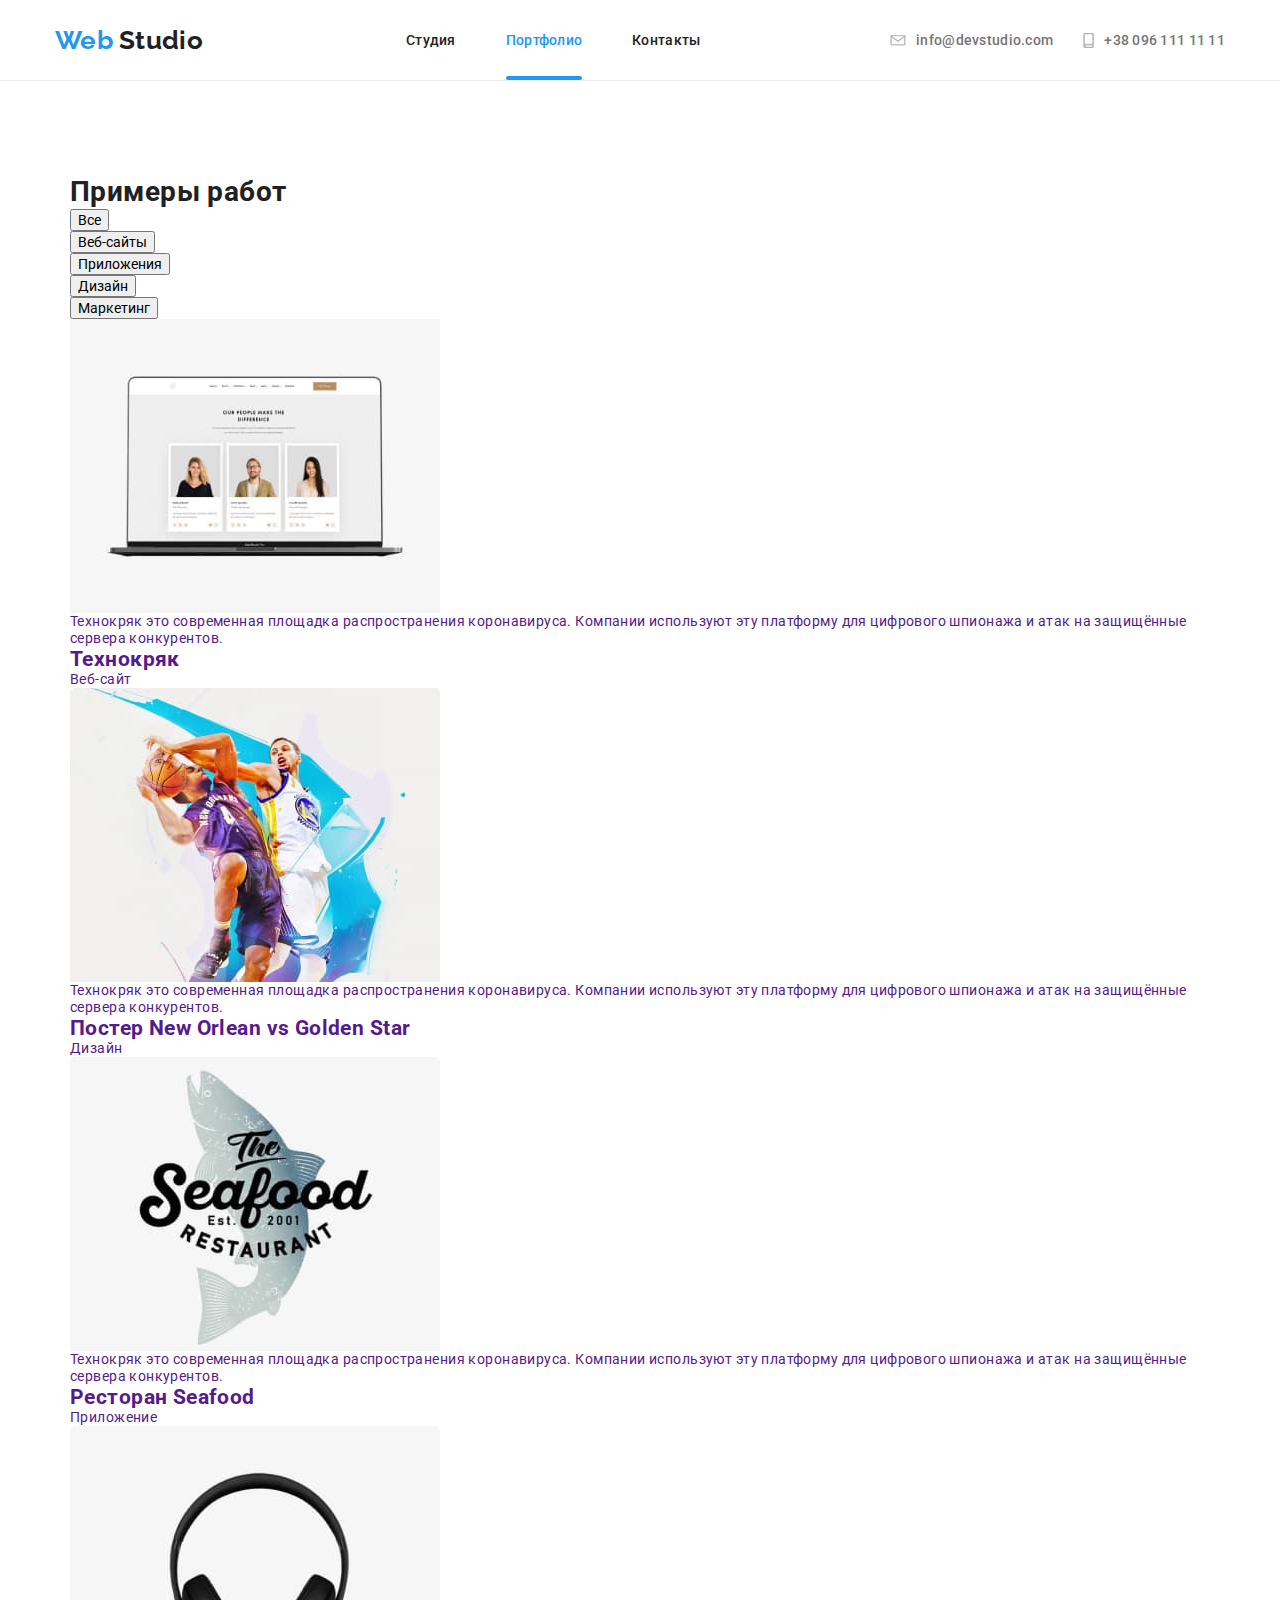
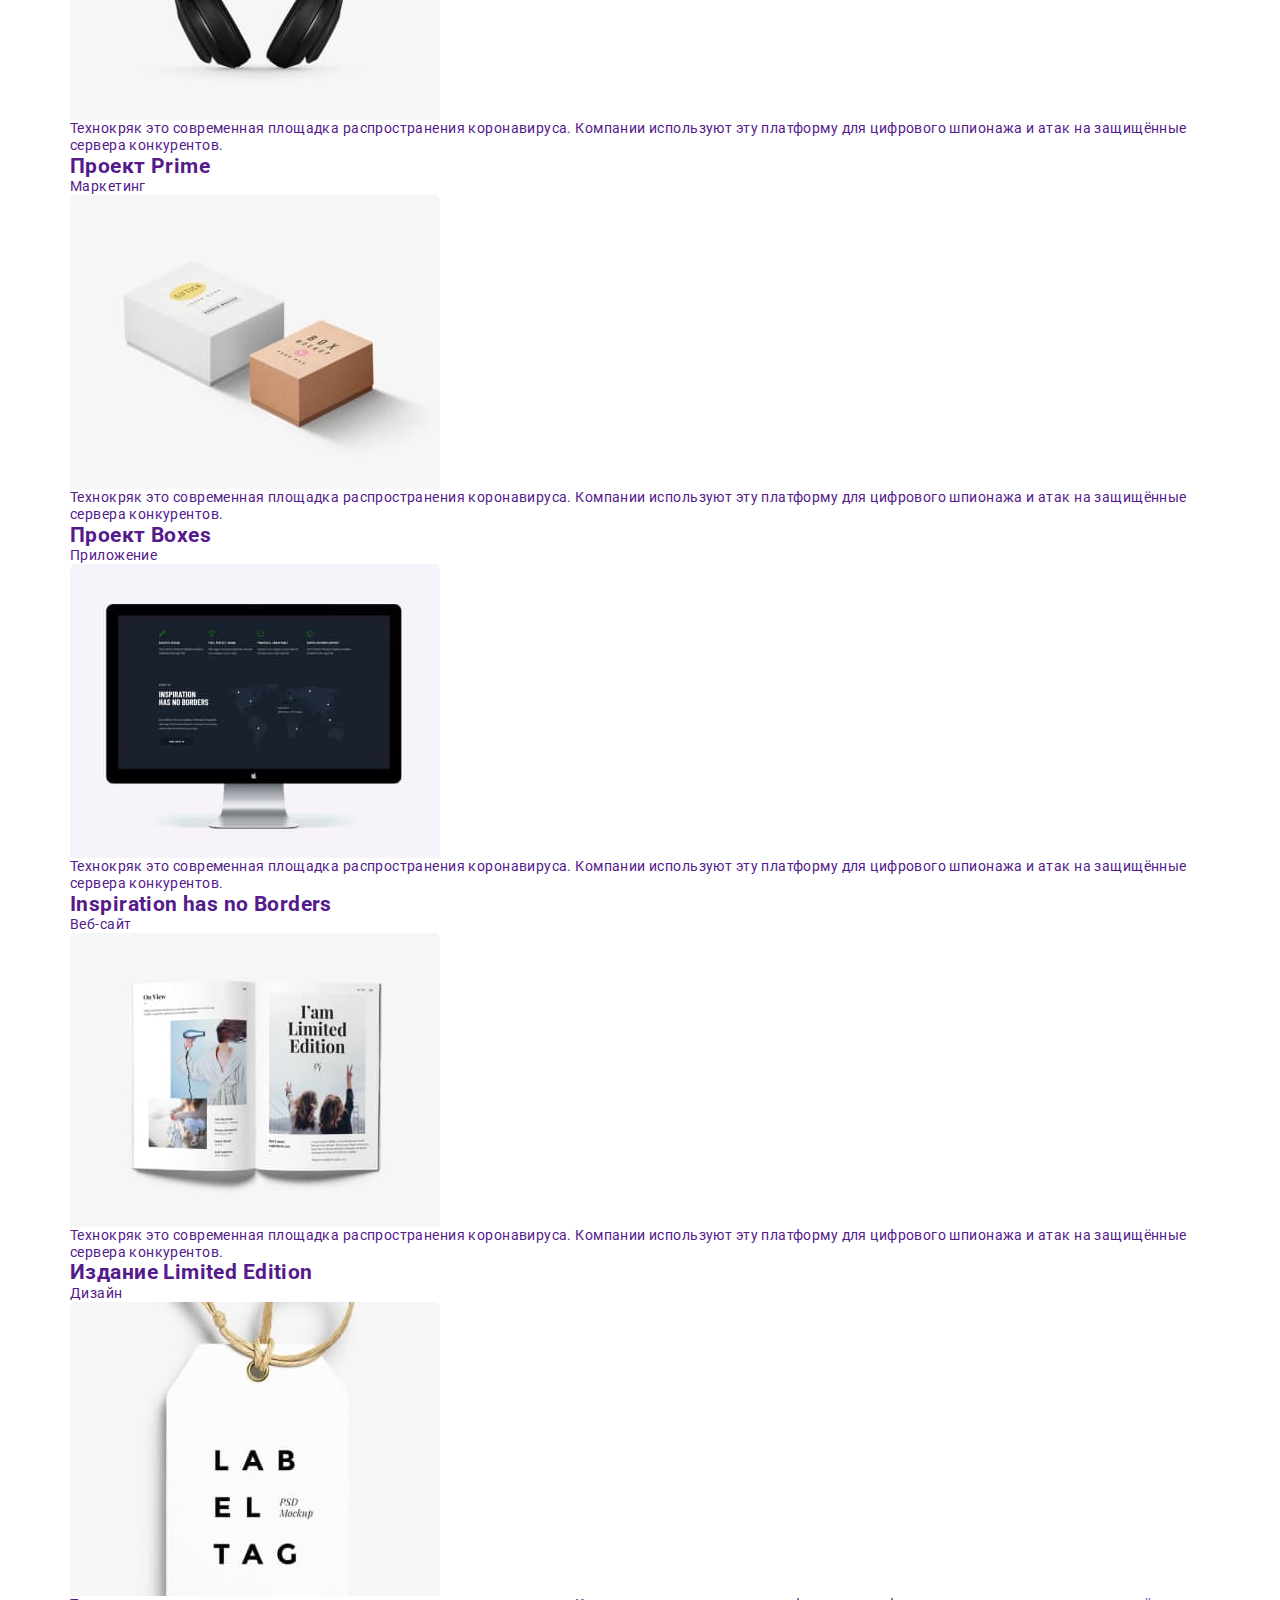
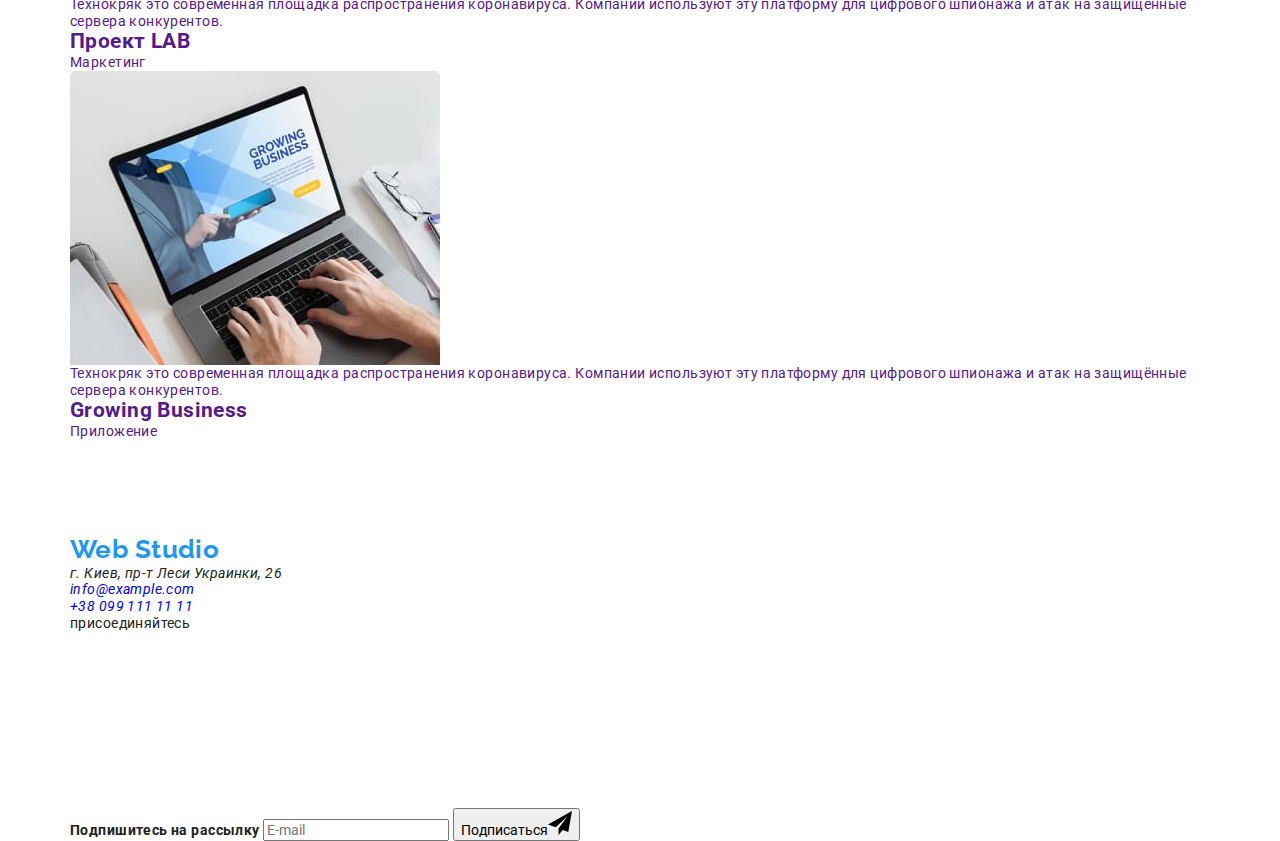
==== commit 39c7b910: "main-page w/t footer" ====
--- a/portfolio.html
+++ b/portfolio.html
@@ -421,5 +421,7 @@
 
       <!-- <p class="copyright">&copy; 2020 | Developed by GoIT Students</p> -->
     </footer>
+
+    <script src="./js/menu.js"></script>
   </body>
 </html>
--- a/css/portfolio.min.css
+++ b/css/portfolio.min.css
@@ -1,2 +1,2 @@
-h2,h3,p,h1,a,b,ul,div{list-style:none;text-decoration:none;margin:0;padding:0}img{margin:0;padding:0;height:auto;max-width:100%}h2,h3{font-weight:700;line-height:1.17}button,input,select,textarea{font-family:inherit}button{cursor:pointer}.link:focus,.link:hover{color:#2196f3}body{font-family:"Roboto",sans-serif;color:#212121;background-color:#fff}.section{padding-top:94px;padding-bottom:94px}@media screen and (max-width: 1200px){.section{padding-top:60px;padding-bottom:60px}}.title{text-align:center;margin-bottom:30px}@media screen and (max-width: 767px){.title{font-size:28px}}@media screen and (min-width: 1200px){.title{font-size:36px;margin-bottom:50px}}.container{width:calc(100% - 30px);max-width:1170px;margin:0 auto 0;padding-left:15px;padding-right:15px}@media screen and (min-width: 768px) and (max-width: 1199px){.container{max-width:768px}}.button:focus,.button:hover{color:#fff;background-color:#2196f3}body{font-style:normal;font-weight:400;font-size:14px;line-height:1.2;letter-spacing:0.03em}.page-header{font-size:18px;font-weight:500;line-height:1.16;letter-spacing:0.02em;border-bottom:1px solid #ececec;background-color:#fff;width:100%;position:-webkit-sticky;position:sticky;top:0;z-index:10}@media screen and (min-width: 768px){.page-header{font-size:14px;line-height:1.14}.page-header .is-hidden{opacity:1;visibility:visible;pointer-events:all}}@media screen and (min-width: 768px) and (min-width: 1200px){.page-header .is-hidden{margin-left:10px;-ms-flex-preferred-size:78%;flex-basis:78%}}@media screen and (min-width: 1200px){.page-header{line-height:1.15}}.page-header__container{display:-webkit-box;display:-ms-flexbox;display:flex;-webkit-box-align:center;-ms-flex-align:center;align-items:center;padding:10px 0}@media screen and (min-width: 768px){.page-header__container{padding-top:0;padding-bottom:0;-webkit-box-pack:justify;-ms-flex-pack:justify;justify-content:space-between;min-height:80px}}@media screen and (min-width: 768px){.page-header__logo{margin-right:65px}}.page-header__nav{display:-webkit-box;display:-ms-flexbox;display:flex;-webkit-box-align:center;-ms-flex-align:center;align-items:center}@media screen and (max-width: 767px){.page-header__nav{padding:60px 0;-webkit-box-orient:vertical;-webkit-box-direction:normal;-ms-flex-direction:column;flex-direction:column;-webkit-box-pack:justify;-ms-flex-pack:justify;justify-content:space-between}}@media screen and (min-width: 768px) and (max-width: 1199px){.page-header__nav{margin-right:84px}}@media screen and (max-width: 767px){.page-header__nav li+li{margin-top:40px}}@media screen and (min-width: 768px){.page-header__nav li+li{margin-left:50px}}.page-header__contacts-list{margin-left:auto}@media screen and (max-width: 767px){.page-header__contacts-list{padding-bottom:60px}.page-header__contacts-list li+li{margin-top:16px}}@media screen and (min-width: 768px) and (max-width: 1199px){.page-header__contacts-list li:not(:last-child){margin-bottom:10px}}@media screen and (min-width: 1200px){.page-header__contacts-list{display:-webkit-box;display:-ms-flexbox;display:flex;-webkit-box-pack:center;-ms-flex-pack:center;justify-content:center}.page-header__contacts-list li+li{margin-left:30px}}.page-header__contacts-icon{margin-right:10px;fill:#afb1b8;stroke:#afb1b8;stroke-width:1px;-webkit-transition:all 250ms cubic-bezier(0.4, 0, 0.2, 1) 1ms;transition:all 250ms cubic-bezier(0.4, 0, 0.2, 1) 1ms}.page-header__contacts-link{color:#757575;display:-webkit-box;display:-ms-flexbox;display:flex;-webkit-box-pack:center;-ms-flex-pack:center;justify-content:center;-webkit-box-align:center;-ms-flex-align:center;align-items:center;-webkit-transition:all 250ms cubic-bezier(0.4, 0, 0.2, 1) 1ms;transition:all 250ms cubic-bezier(0.4, 0, 0.2, 1) 1ms}@media screen and (min-width: 768px) and (max-width: 1199px){.page-header__contacts-link{-webkit-box-pack:start;-ms-flex-pack:start;justify-content:flex-start}}@media screen and (min-width: 1200px){.page-header__contacts-link{padding-top:10px;padding-bottom:10px;-webkit-box-pack:end;-ms-flex-pack:end;justify-content:flex-end}}.page-header__contacts-link:hover,.page-header__contacts-link:focus{color:#2196f3}.page-header__contacts-link:hover .page-header__contacts-icon,.page-header__contacts-link:focus .page-header__contacts-icon{fill:#2196f3;stroke:#2196f3;stroke-width:2px}.nav__link{color:#212121;display:inline-block;-webkit-transition:all 250ms cubic-bezier(0.4, 0, 0.2, 1) 1ms;transition:all 250ms cubic-bezier(0.4, 0, 0.2, 1) 1ms}@media screen and (min-width: 768px){.nav__link{display:block;padding-top:32px;padding-bottom:32px}}.page-header__nav .nav__link--current{color:#2196f3;position:relative}@media screen and (max-width: 768px){.page-header__nav .nav__link--current{padding:12px 0}}.nav__link--current::after{content:"";position:absolute;bottom:0;left:0;display:block;width:100%;height:4px;border-color:#2196f3;border-radius:2px 2px;background-color:#2196f3}@media screen and (max-width: 767px){.drop-down-button{width:40px;height:40px;background-color:transparent;border:none;outline:none;display:-webkit-inline-box;display:-ms-inline-flexbox;display:inline-flex;-webkit-box-align:center;-ms-flex-align:center;align-items:center;margin-left:auto}.drop-down-button:hover,.drop-down-button:focus{fill:#2196f3}}@media screen and (min-width: 768px){.drop-down-button{display:none}}@media screen and (max-width: 767px){.drop-down-icon .open{display:none}}@media screen and (max-width: 767px){.is-hidden{opacity:0;visibility:hidden;pointer-events:none}.is-hidden .drop-down-menu{-webkit-transform:scaleY(0);transform:scaleY(0);opacity:0}.is-hidden+.drop-down-button .open{display:block}.is-hidden+.drop-down-button .close{display:none}}@media screen and (max-width: 767px){.drop-down-menu{display:none;position:absolute;top:60px;left:0px;width:100%;background:white;border-top:1px solid #ececec;-webkit-box-shadow:0 1px 3px rgba(0,0,0,0.16),0 2px 4px rgba(0,0,0,0.08),0 4px 8px rgba(0,0,0,0.04);box-shadow:0 1px 3px rgba(0,0,0,0.16),0 2px 4px rgba(0,0,0,0.08),0 4px 8px rgba(0,0,0,0.04);-webkit-box-orient:vertical;-webkit-box-direction:normal;-ms-flex-direction:column;flex-direction:column;display:-webkit-box;display:-ms-flexbox;display:flex;-webkit-box-pack:center;-ms-flex-pack:center;justify-content:center;-webkit-box-align:center;-ms-flex-align:center;align-items:center;-webkit-transform-origin:top;transform-origin:top;-webkit-transform:scaleY(1);transform:scaleY(1);opacity:1;-webkit-transition:opacity 0.2s linear, -webkit-transform 0.2s linear;transition:opacity 0.2s linear, -webkit-transform 0.2s linear;transition:transform 0.2s linear, opacity 0.2s linear;transition:transform 0.2s linear, opacity 0.2s linear, -webkit-transform 0.2s linear}}@media screen and (min-width: 768px){.drop-down-menu{display:-webkit-box;display:-ms-flexbox;display:flex;-webkit-box-pack:justify;-ms-flex-pack:justify;justify-content:space-between;-webkit-box-align:center;-ms-flex-align:center;align-items:center}}.logo{font-weight:700;font-size:24px;font-family:"Raleway",sans-serif;color:#2196f3;line-height:1.16}@media screen and (min-width: 1200px){.logo{font-size:26px;line-height:1.19}}.header__logo--tail{color:#212121;-webkit-transition:all 250ms cubic-bezier(0.4, 0, 0.2, 1) 1ms;transition:all 250ms cubic-bezier(0.4, 0, 0.2, 1) 1ms}.header__logo--tail:hover,.header__logo--tail:focus{color:#2196f3}.social-link{display:-webkit-inline-box;display:-ms-inline-flexbox;display:inline-flex;-webkit-box-pack:center;-ms-flex-pack:center;justify-content:center;-webkit-box-align:center;-ms-flex-align:center;align-items:center;background-color:rgba(255,255,255,0.1);border-radius:50%;width:44px;height:44px;-webkit-transition:all 250ms cubic-bezier(0.4, 0, 0.2, 1) 1ms;transition:all 250ms cubic-bezier(0.4, 0, 0.2, 1) 1ms}.social-link--background:hover,.social-link--background:focus{background-color:#2196f3}.icon-social{fill:#afb1b8;-webkit-transition:all 250ms cubic-bezier(0.4, 0, 0.2, 1) 1ms;transition:all 250ms cubic-bezier(0.4, 0, 0.2, 1) 1ms}.footer__icon-social{fill:#fff}.clients__list{display:-webkit-box;display:-ms-flexbox;display:flex;-webkit-box-pack:center;-ms-flex-pack:center;justify-content:center;-webkit-box-align:center;-ms-flex-align:center;align-items:center;-ms-flex-wrap:wrap;flex-wrap:wrap}@media screen and (min-width: 480px){.clients__list{margin:-15px}}.clients__item{width:100%;margin:0 auto;max-width:210px}@media screen and (max-width: 479px){.clients__item:not(:last-child){margin-bottom:10px}}@media screen and (min-width: 480px){.clients__item{width:calc((100% - 4 * 15px) / 2);margin:15px}}@media screen and (min-width: 768px){.clients__item{width:calc((100% - 6 * 15px) / 3);max-width:226px}}@media screen and (min-width: 1200px){.clients__item{width:calc((100% - 12 * 15px) / 6);max-width:170px}}.clients__link{display:block;border-color:#afb1b8;border-width:1px;border-style:solid;border-radius:4px;fill:#afb1b8;height:90px;width:100%;display:-webkit-box;display:-ms-flexbox;display:flex;-webkit-box-pack:center;-ms-flex-pack:center;justify-content:center;-webkit-box-align:center;-ms-flex-align:center;align-items:center;-webkit-transform:scale(1, 1);transform:scale(1, 1);-webkit-transition:all 250ms cubic-bezier(0.4, 0, 0.2, 1) 1ms;transition:all 250ms cubic-bezier(0.4, 0, 0.2, 1) 1ms}.clients__link:hover,.clients__link:focus,.clients__link:hover .clients__logo,.clients__link:focus .clients__logo{border-color:#2196f3;border-width:2px;fill:#2196f3}@media screen and (min-width: 1200px){.clients__link:hover,.clients__link:focus,.clients__link:hover .clients__logo,.clients__link:focus .clients__logo{-webkit-transform:scale(1.3, 1.3);transform:scale(1.3, 1.3)}}.clients__logo{fill:#afb1b8;-webkit-transition:all 250ms cubic-bezier(0.4, 0, 0.2, 1) 1ms;transition:all 250ms cubic-bezier(0.4, 0, 0.2, 1) 1ms}
+h2,h3,p,h1,a,b,ul,div{list-style:none;text-decoration:none;margin:0;padding:0}img{display:block;margin:0;padding:0;height:auto;max-width:100%}h2,h3{font-weight:700;line-height:1.17}button,input,select,textarea{font-family:inherit}button{cursor:pointer}.link:focus,.link:hover{color:#2196f3}body{font-family:"Roboto",sans-serif;color:#212121;background-color:#fff}.section{padding-top:94px;padding-bottom:94px}@media screen and (max-width: 1200px){.section{padding-top:60px;padding-bottom:60px}}.title{text-align:center;margin-bottom:30px}@media screen and (max-width: 767px){.title{font-size:28px}}@media screen and (min-width: 1200px){.title{font-size:36px;margin-bottom:50px}}.container{width:calc(100% - 30px);max-width:1170px;margin:0 auto 0;padding-left:15px;padding-right:15px}@media screen and (min-width: 768px) and (max-width: 1199px){.container-wrap{max-width:1000px}}.button:focus,.button:hover{color:#fff;background-color:#2196f3}body{font-style:normal;font-weight:400;font-size:14px;line-height:1.2;letter-spacing:0.03em}.page-header{font-size:18px;font-weight:500;line-height:1.16;letter-spacing:0.02em;border-bottom:1px solid #ececec;background-color:#fff;width:100%;position:-webkit-sticky;position:sticky;top:0;z-index:10}@media screen and (min-width: 768px){.page-header{font-size:14px;line-height:1.14}.page-header .is-hidden{opacity:1;visibility:visible;pointer-events:all}}@media screen and (min-width: 768px) and (min-width: 1200px){.page-header .is-hidden{margin-left:10px;-ms-flex-preferred-size:70%;flex-basis:70%}}@media screen and (min-width: 1200px){.page-header{line-height:1.15}}.page-header__container{display:-webkit-box;display:-ms-flexbox;display:flex;-webkit-box-align:center;-ms-flex-align:center;align-items:center;padding:10px 0}@media screen and (min-width: 768px){.page-header__container{padding-top:0;padding-bottom:0;-webkit-box-pack:justify;-ms-flex-pack:justify;justify-content:space-between;min-height:80px}}@media screen and (min-width: 768px){.page-header__logo{margin-right:65px;-ms-flex-negative:0;flex-shrink:0}}.page-header__nav{display:-webkit-box;display:-ms-flexbox;display:flex;-webkit-box-align:center;-ms-flex-align:center;align-items:center}@media screen and (max-width: 767px){.page-header__nav{padding:60px 0;-webkit-box-orient:vertical;-webkit-box-direction:normal;-ms-flex-direction:column;flex-direction:column;-webkit-box-pack:justify;-ms-flex-pack:justify;justify-content:space-between}}@media screen and (min-width: 768px) and (max-width: 1199px){.page-header__nav{margin-right:84px}}@media screen and (max-width: 767px){.page-header__nav li+li{margin-top:40px}}@media screen and (min-width: 768px){.page-header__nav li+li{margin-left:50px}}.page-header__contacts-list{margin-left:auto}@media screen and (max-width: 767px){.page-header__contacts-list{padding-bottom:60px}.page-header__contacts-list li+li{margin-top:16px}}@media screen and (min-width: 768px) and (max-width: 1199px){.page-header__contacts-list li:not(:last-child){margin-bottom:10px}}@media screen and (min-width: 1200px){.page-header__contacts-list{display:-webkit-box;display:-ms-flexbox;display:flex;-webkit-box-pack:center;-ms-flex-pack:center;justify-content:center}.page-header__contacts-list li+li{margin-left:30px}}.page-header__contacts-icon{margin-right:10px;fill:#afb1b8;stroke:#afb1b8;stroke-width:1px;-webkit-transition:all 250ms cubic-bezier(0.4, 0, 0.2, 1) 1ms;transition:all 250ms cubic-bezier(0.4, 0, 0.2, 1) 1ms}.page-header__contacts-link{color:#757575;display:-webkit-box;display:-ms-flexbox;display:flex;-webkit-box-pack:center;-ms-flex-pack:center;justify-content:center;-webkit-box-align:center;-ms-flex-align:center;align-items:center;-webkit-transition:all 250ms cubic-bezier(0.4, 0, 0.2, 1) 1ms;transition:all 250ms cubic-bezier(0.4, 0, 0.2, 1) 1ms}@media screen and (min-width: 768px) and (max-width: 1199px){.page-header__contacts-link{-webkit-box-pack:start;-ms-flex-pack:start;justify-content:flex-start}}@media screen and (min-width: 1200px){.page-header__contacts-link{padding-top:10px;padding-bottom:10px;-webkit-box-pack:end;-ms-flex-pack:end;justify-content:flex-end}}.page-header__contacts-link:hover,.page-header__contacts-link:focus{color:#2196f3}.page-header__contacts-link:hover .page-header__contacts-icon,.page-header__contacts-link:focus .page-header__contacts-icon{fill:#2196f3;stroke:#2196f3;stroke-width:2px}.nav__link{color:#212121;display:inline-block;-webkit-transition:all 250ms cubic-bezier(0.4, 0, 0.2, 1) 1ms;transition:all 250ms cubic-bezier(0.4, 0, 0.2, 1) 1ms}@media screen and (min-width: 768px){.nav__link{display:block;padding-top:32px;padding-bottom:32px}}.page-header__nav .nav__link--current{color:#2196f3;position:relative}@media screen and (max-width: 768px){.page-header__nav .nav__link--current{padding:12px 0}}.nav__link--current::after{content:"";position:absolute;bottom:0;left:0;display:block;width:100%;height:4px;border-color:#2196f3;border-radius:2px 2px;background-color:#2196f3}@media screen and (max-width: 767px){.drop-down-button{width:40px;height:40px;background-color:transparent;border:none;outline:none;display:-webkit-inline-box;display:-ms-inline-flexbox;display:inline-flex;-webkit-box-align:center;-ms-flex-align:center;align-items:center;margin-left:auto}.drop-down-button:hover,.drop-down-button:focus{fill:#2196f3}}@media screen and (min-width: 768px){.drop-down-button{display:none}}@media screen and (max-width: 767px){.drop-down-icon .open{display:none}}@media screen and (max-width: 767px){.is-hidden{opacity:0;visibility:hidden;pointer-events:none}.is-hidden .drop-down-menu{-webkit-transform:scaleY(0);transform:scaleY(0);opacity:0}.is-hidden+.drop-down-button .open{display:block}.is-hidden+.drop-down-button .close{display:none}}@media screen and (max-width: 767px){.drop-down-menu{display:none;position:absolute;top:60px;left:0px;width:100%;background:white;border-top:1px solid #ececec;-webkit-box-shadow:0 1px 3px rgba(0,0,0,0.16),0 2px 4px rgba(0,0,0,0.08),0 4px 8px rgba(0,0,0,0.04);box-shadow:0 1px 3px rgba(0,0,0,0.16),0 2px 4px rgba(0,0,0,0.08),0 4px 8px rgba(0,0,0,0.04);-webkit-box-orient:vertical;-webkit-box-direction:normal;-ms-flex-direction:column;flex-direction:column;display:-webkit-box;display:-ms-flexbox;display:flex;-webkit-box-pack:center;-ms-flex-pack:center;justify-content:center;-webkit-box-align:center;-ms-flex-align:center;align-items:center;-webkit-transform-origin:top;transform-origin:top;-webkit-transform:scaleY(1);transform:scaleY(1);opacity:1;-webkit-transition:opacity 0.2s linear, -webkit-transform 0.2s linear;transition:opacity 0.2s linear, -webkit-transform 0.2s linear;transition:transform 0.2s linear, opacity 0.2s linear;transition:transform 0.2s linear, opacity 0.2s linear, -webkit-transform 0.2s linear}}@media screen and (min-width: 768px){.drop-down-menu{display:-webkit-box;display:-ms-flexbox;display:flex;-webkit-box-pack:justify;-ms-flex-pack:justify;justify-content:space-between;-webkit-box-align:center;-ms-flex-align:center;align-items:center}}.logo{font-weight:700;font-size:24px;font-family:"Raleway",sans-serif;color:#2196f3;line-height:1.16}@media screen and (min-width: 1200px){.logo{font-size:26px;line-height:1.19}}.header__logo--tail{color:#212121;-webkit-transition:all 250ms cubic-bezier(0.4, 0, 0.2, 1) 1ms;transition:all 250ms cubic-bezier(0.4, 0, 0.2, 1) 1ms}.header__logo--tail:hover,.header__logo--tail:focus{color:#2196f3}.social-link{display:-webkit-inline-box;display:-ms-inline-flexbox;display:inline-flex;-webkit-box-pack:center;-ms-flex-pack:center;justify-content:center;-webkit-box-align:center;-ms-flex-align:center;align-items:center;background-color:rgba(255,255,255,0.1);border-radius:50%;width:44px;height:44px;-webkit-transition:all 250ms cubic-bezier(0.4, 0, 0.2, 1) 1ms;transition:all 250ms cubic-bezier(0.4, 0, 0.2, 1) 1ms}.social-link--background:hover,.social-link--background:focus{background-color:#2196f3}.icon-social{fill:#afb1b8;-webkit-transition:all 250ms cubic-bezier(0.4, 0, 0.2, 1) 1ms;transition:all 250ms cubic-bezier(0.4, 0, 0.2, 1) 1ms}.footer__icon-social{fill:#fff}.clients__list{display:-webkit-box;display:-ms-flexbox;display:flex;-webkit-box-pack:center;-ms-flex-pack:center;justify-content:center;-webkit-box-align:center;-ms-flex-align:center;align-items:center;-ms-flex-wrap:wrap;flex-wrap:wrap}@media screen and (min-width: 480px){.clients__list{margin:-15px}}.clients__item{width:100%;margin:0 auto;max-width:210px}@media screen and (max-width: 479px){.clients__item:not(:last-child){margin-bottom:10px}}@media screen and (min-width: 480px){.clients__item{width:calc((100% - 4 * 15px) / 2);margin:15px}}@media screen and (min-width: 768px){.clients__item{width:calc((100% - 6 * 15px) / 3);max-width:226px}}@media screen and (min-width: 1200px){.clients__item{width:calc((100% - 12 * 15px) / 6);max-width:170px}}.clients__link{display:block;border-color:#afb1b8;border-width:1px;border-style:solid;border-radius:4px;fill:#afb1b8;height:90px;width:100%;display:-webkit-box;display:-ms-flexbox;display:flex;-webkit-box-pack:center;-ms-flex-pack:center;justify-content:center;-webkit-box-align:center;-ms-flex-align:center;align-items:center;-webkit-transform:scale(1, 1);transform:scale(1, 1);-webkit-transition:all 250ms cubic-bezier(0.4, 0, 0.2, 1) 1ms;transition:all 250ms cubic-bezier(0.4, 0, 0.2, 1) 1ms}.clients__link:hover,.clients__link:focus,.clients__link:hover .clients__logo,.clients__link:focus .clients__logo{border-color:#2196f3;border-width:2px;fill:#2196f3}@media screen and (min-width: 1200px){.clients__link:hover,.clients__link:focus,.clients__link:hover .clients__logo,.clients__link:focus .clients__logo{-webkit-transform:scale(1.3, 1.3);transform:scale(1.3, 1.3)}}.clients__logo{fill:#afb1b8;-webkit-transition:all 250ms cubic-bezier(0.4, 0, 0.2, 1) 1ms;transition:all 250ms cubic-bezier(0.4, 0, 0.2, 1) 1ms}
 /*# sourceMappingURL=portfolio.min.css.map */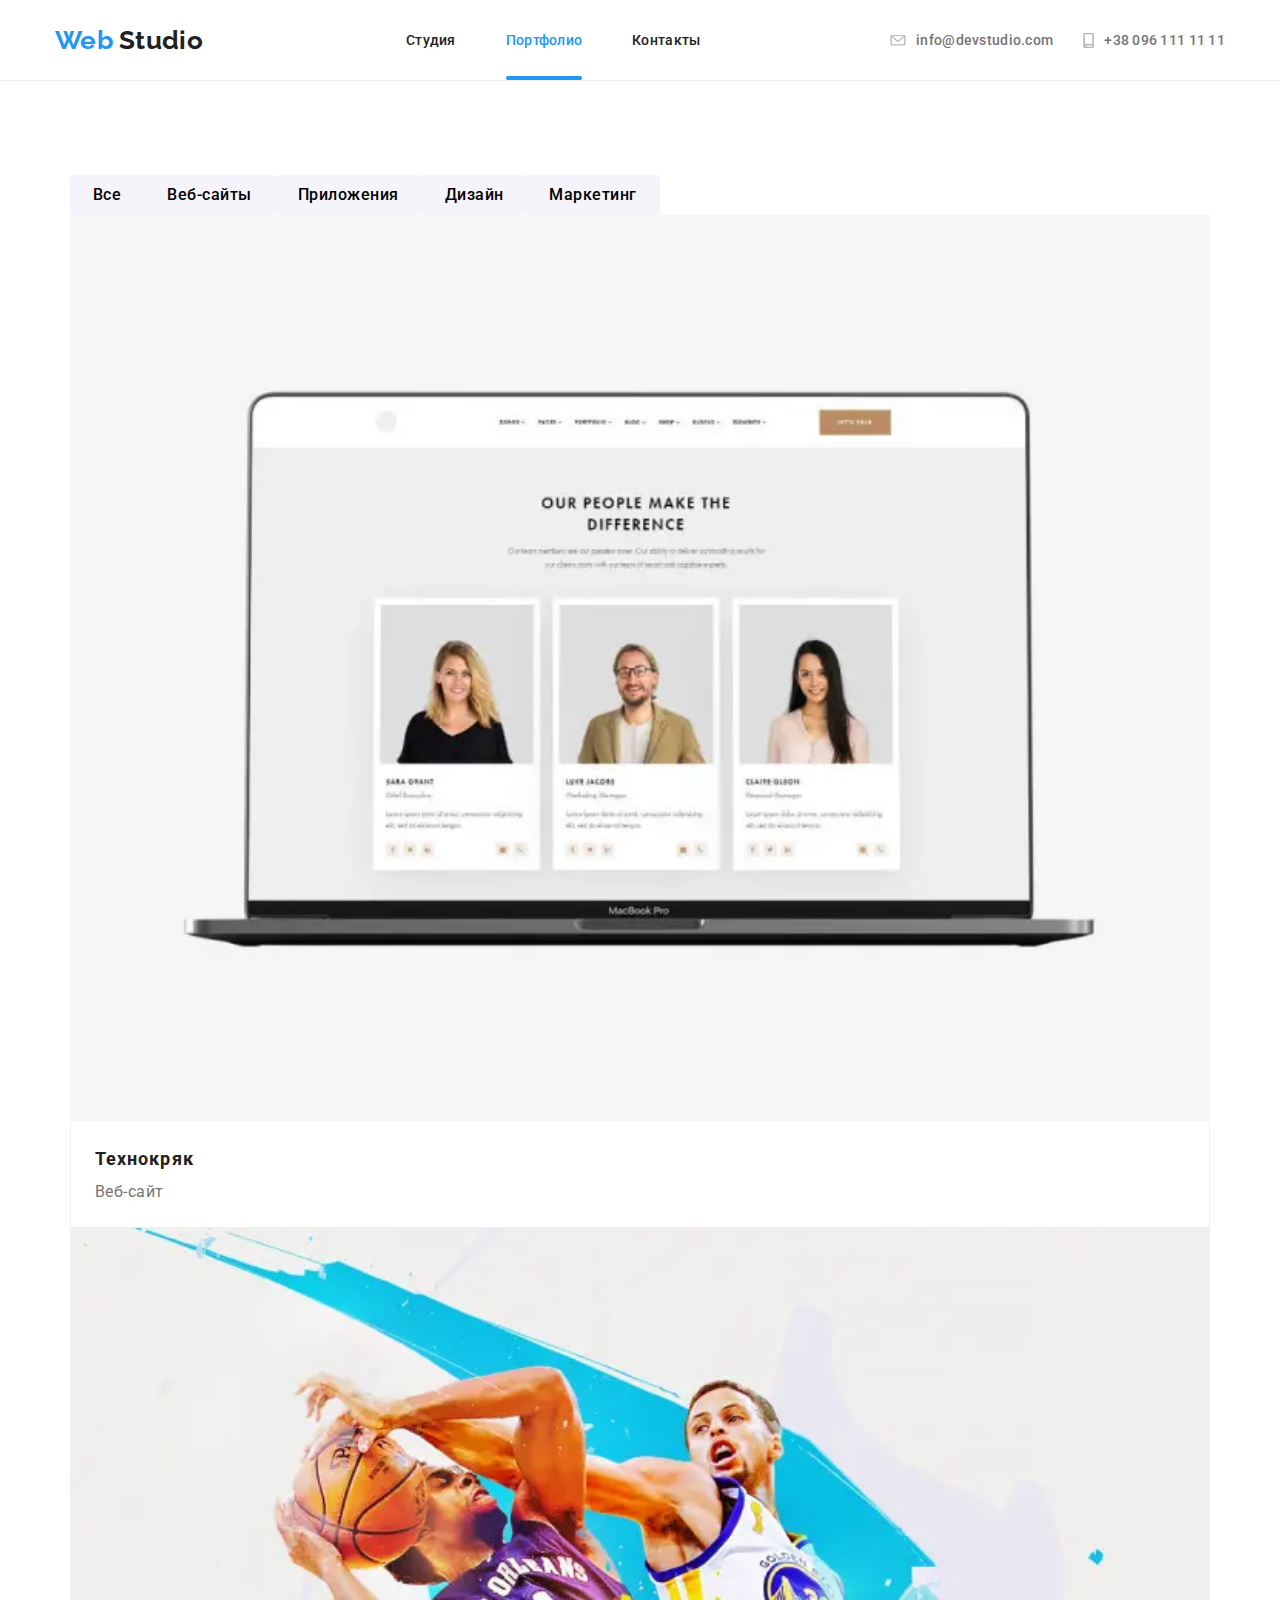
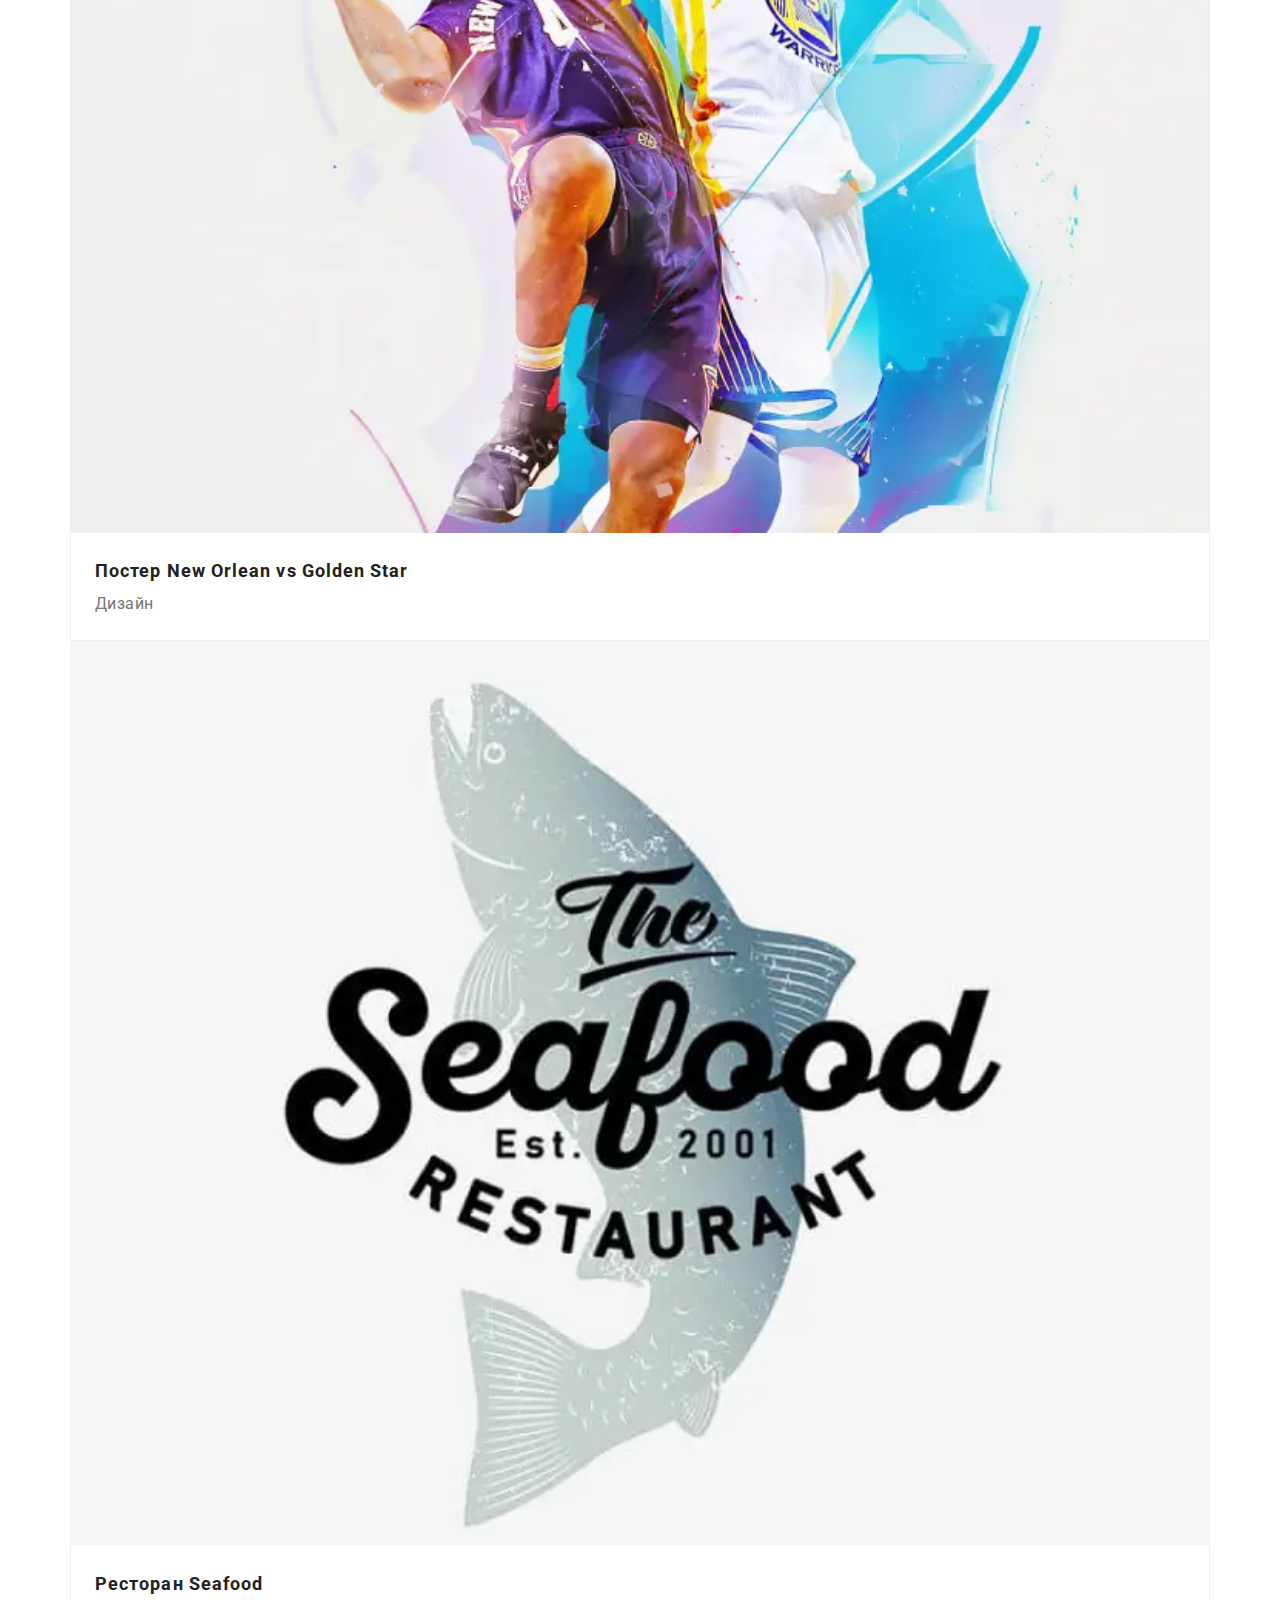
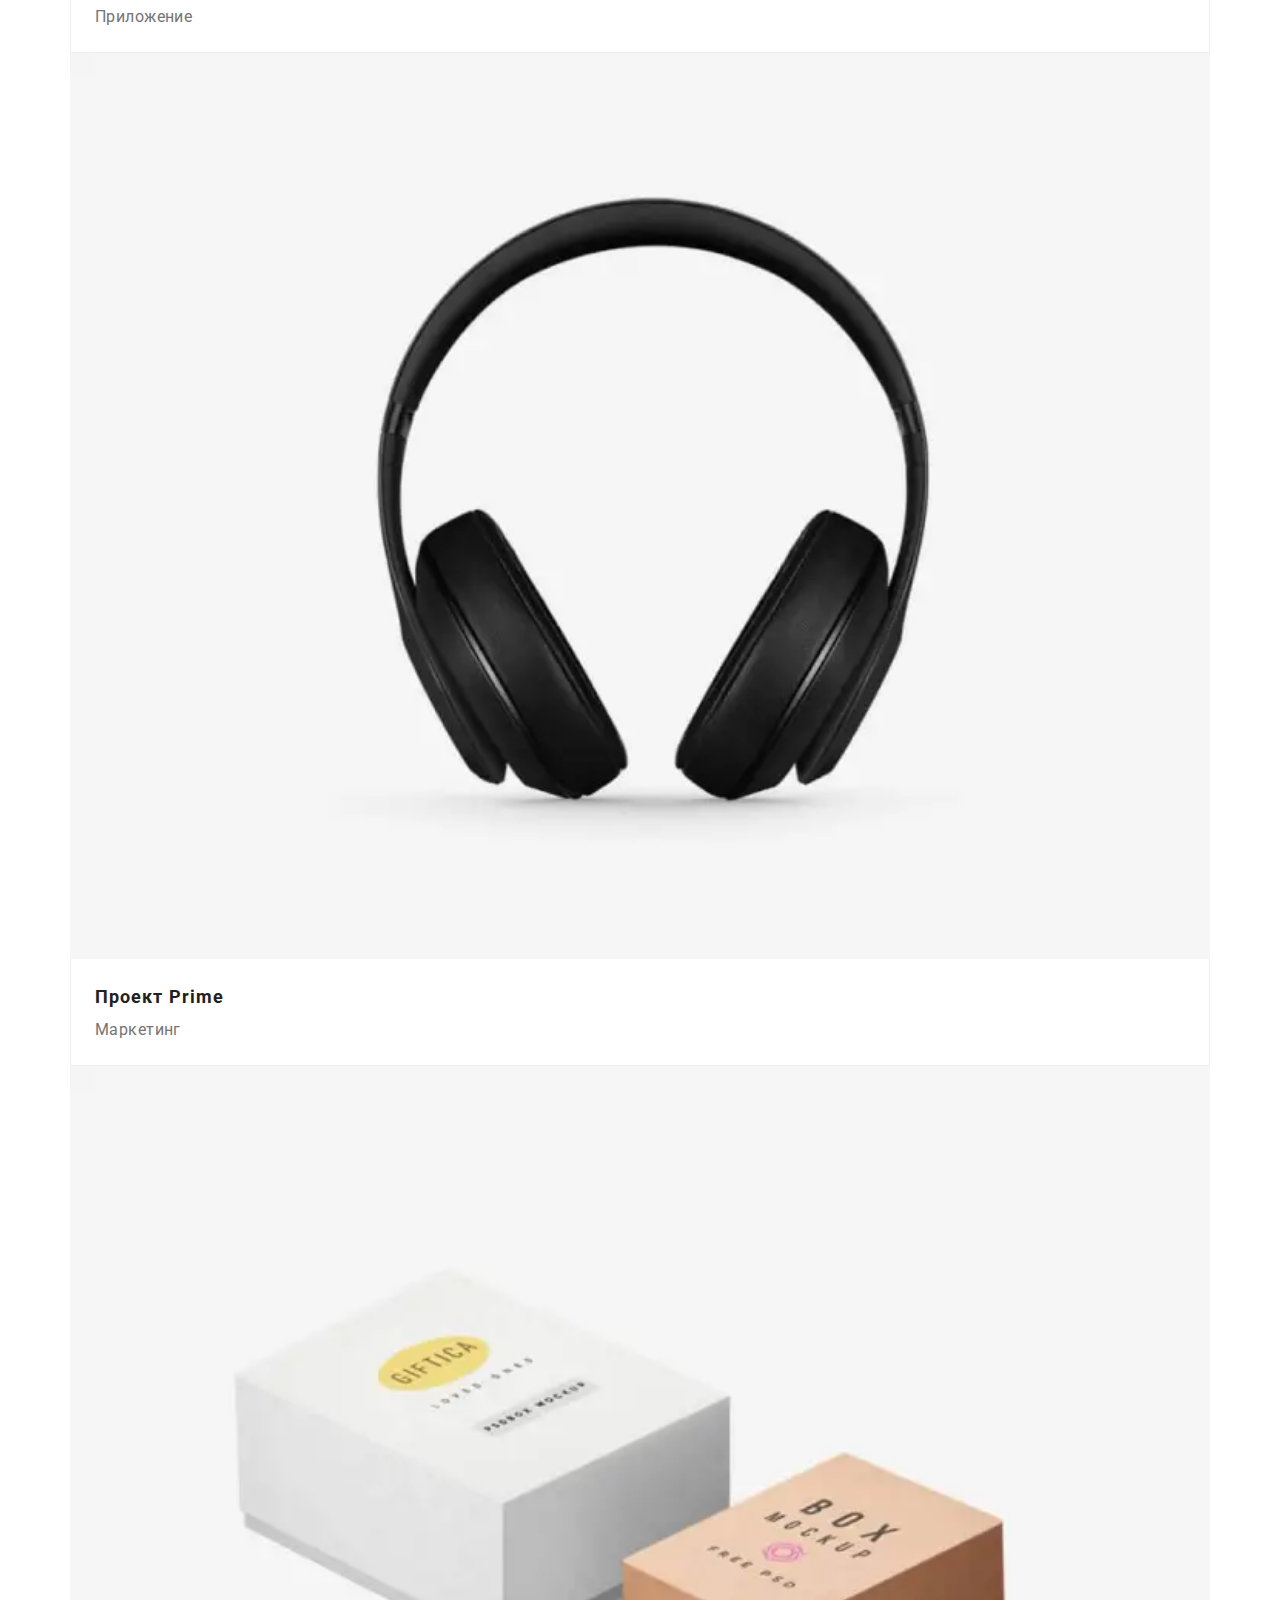
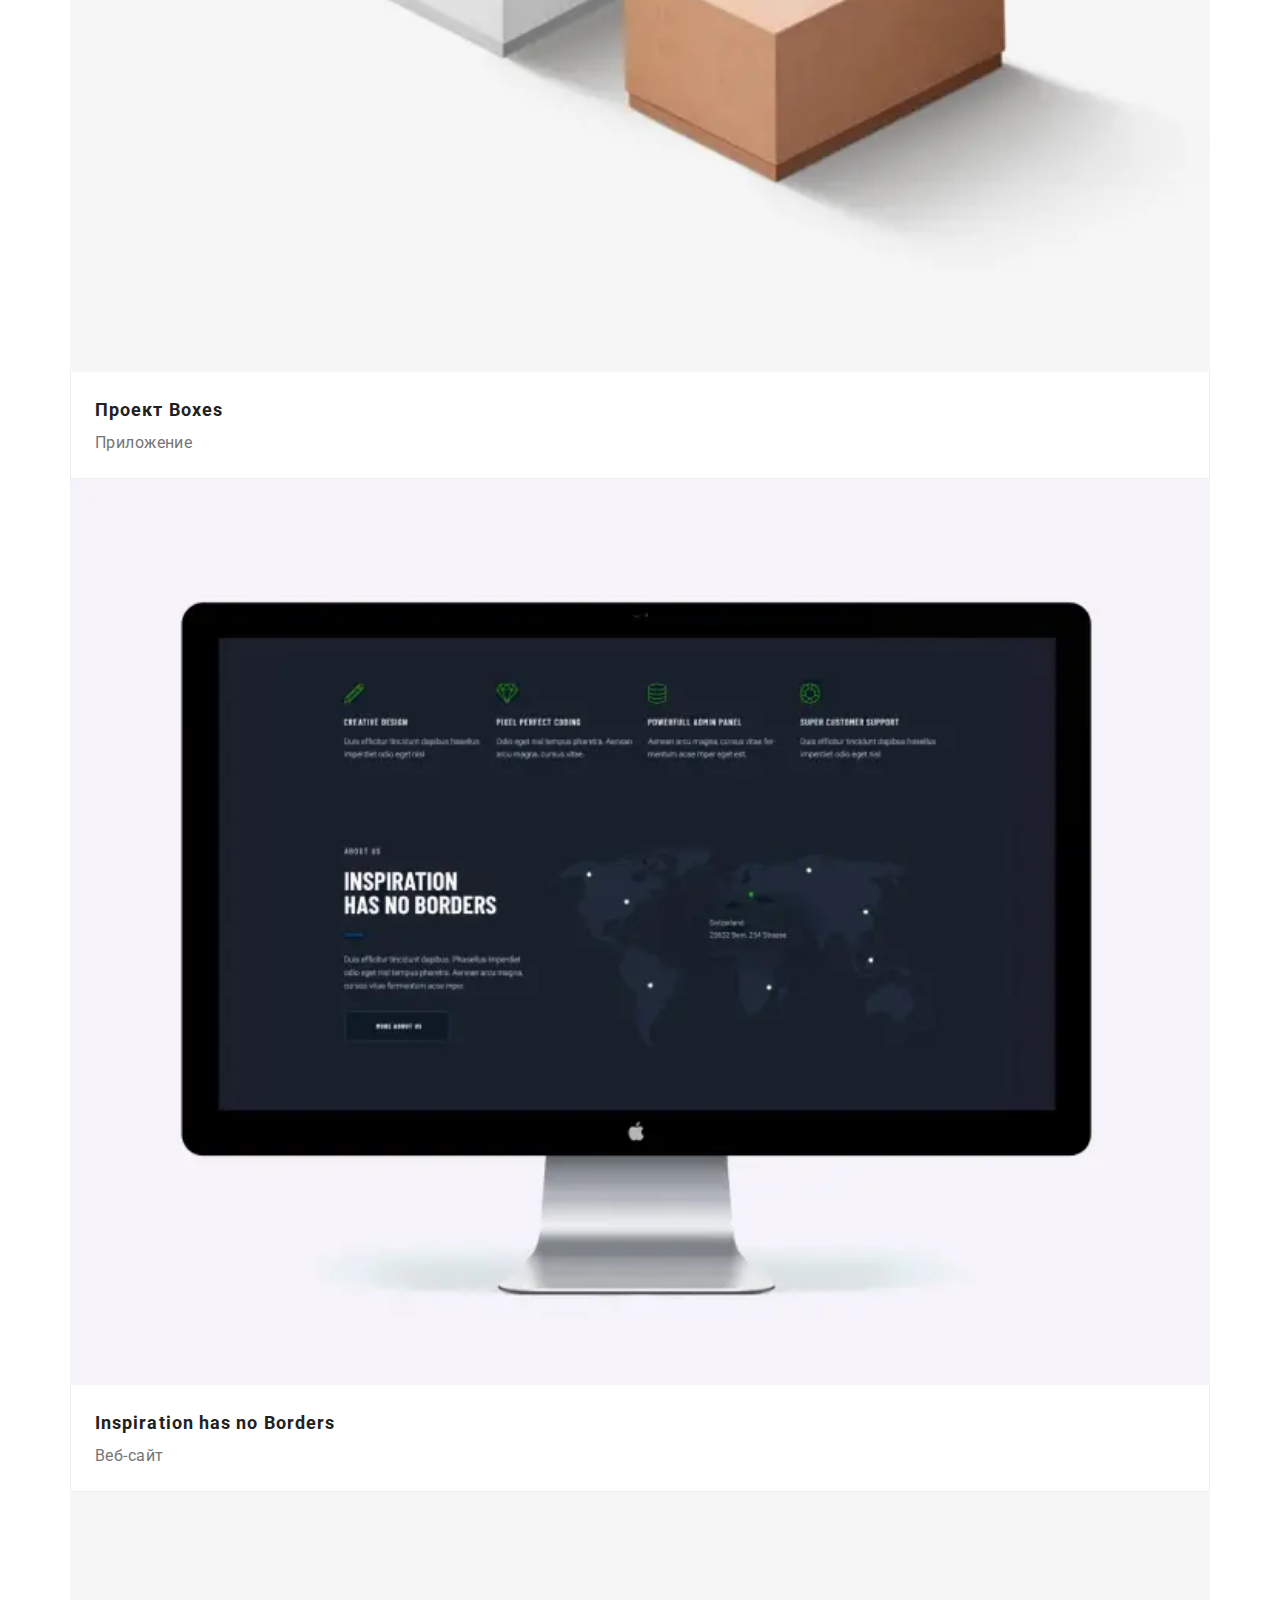
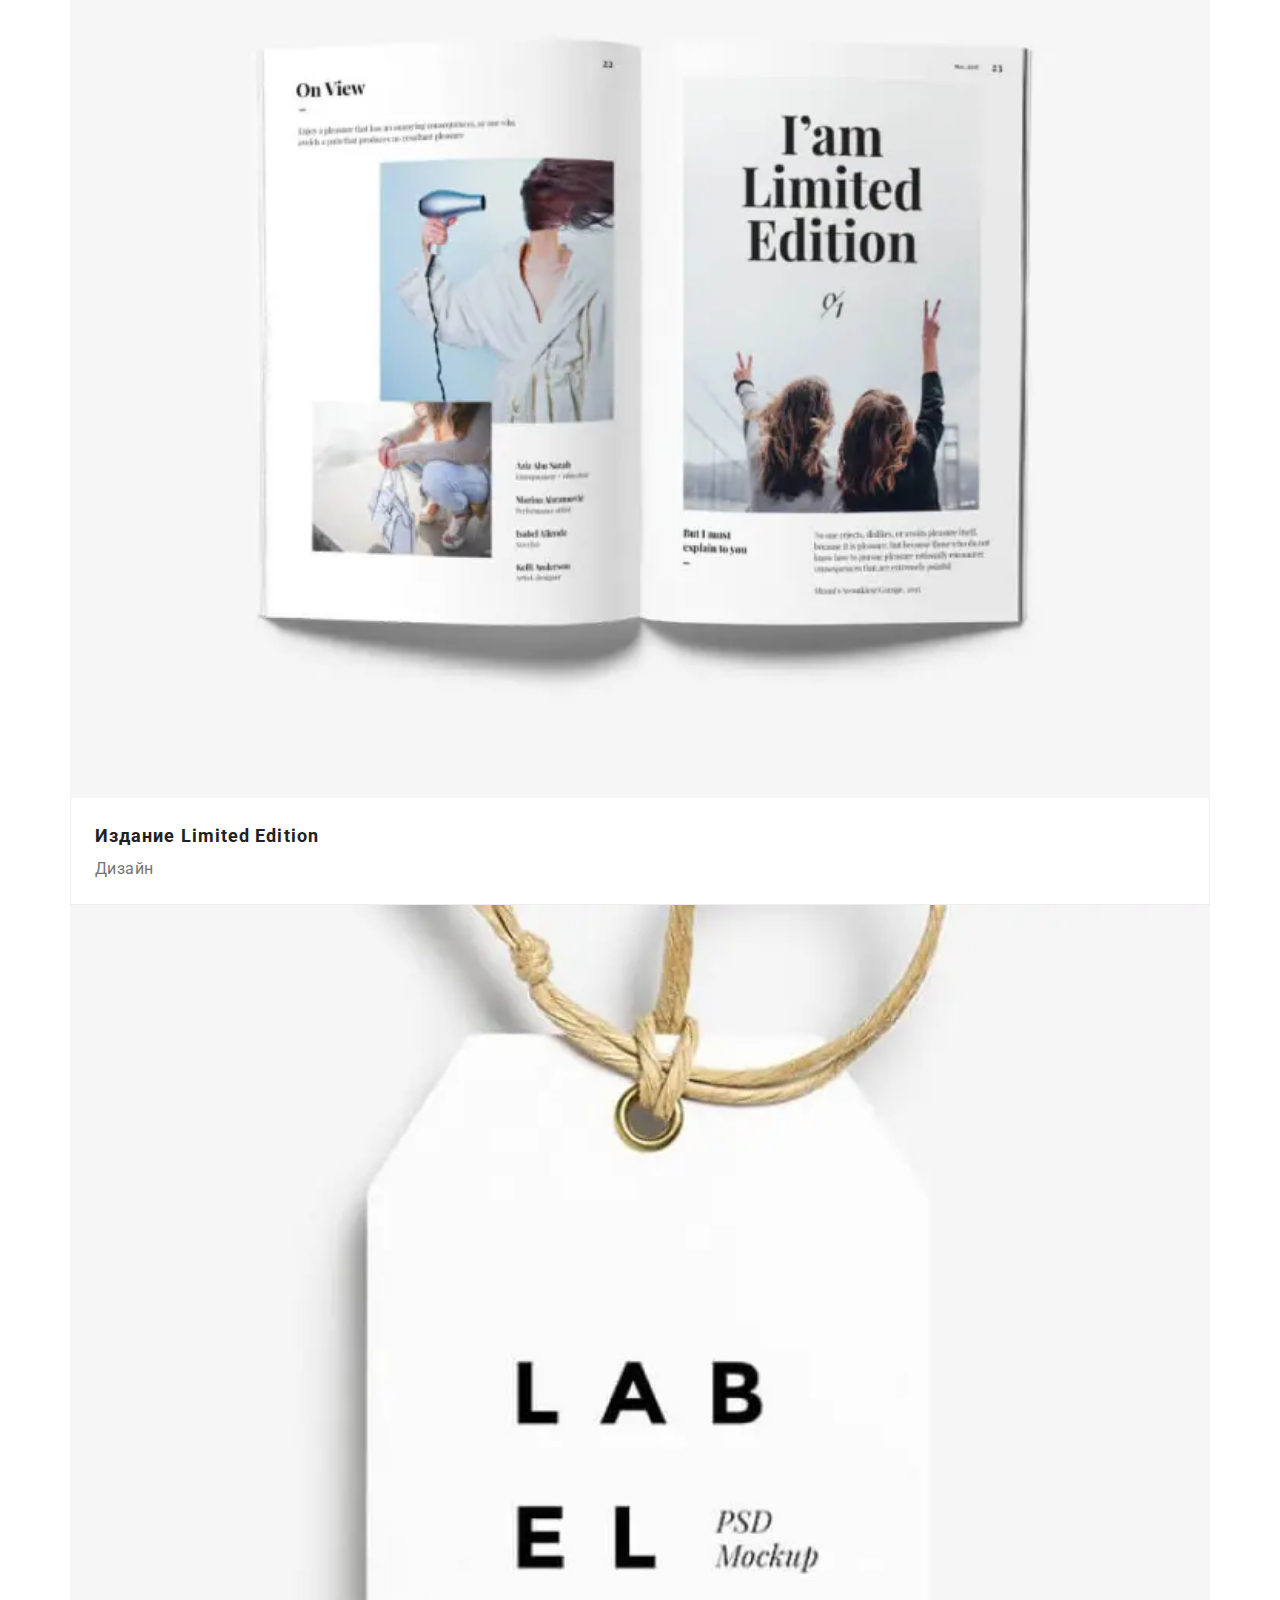
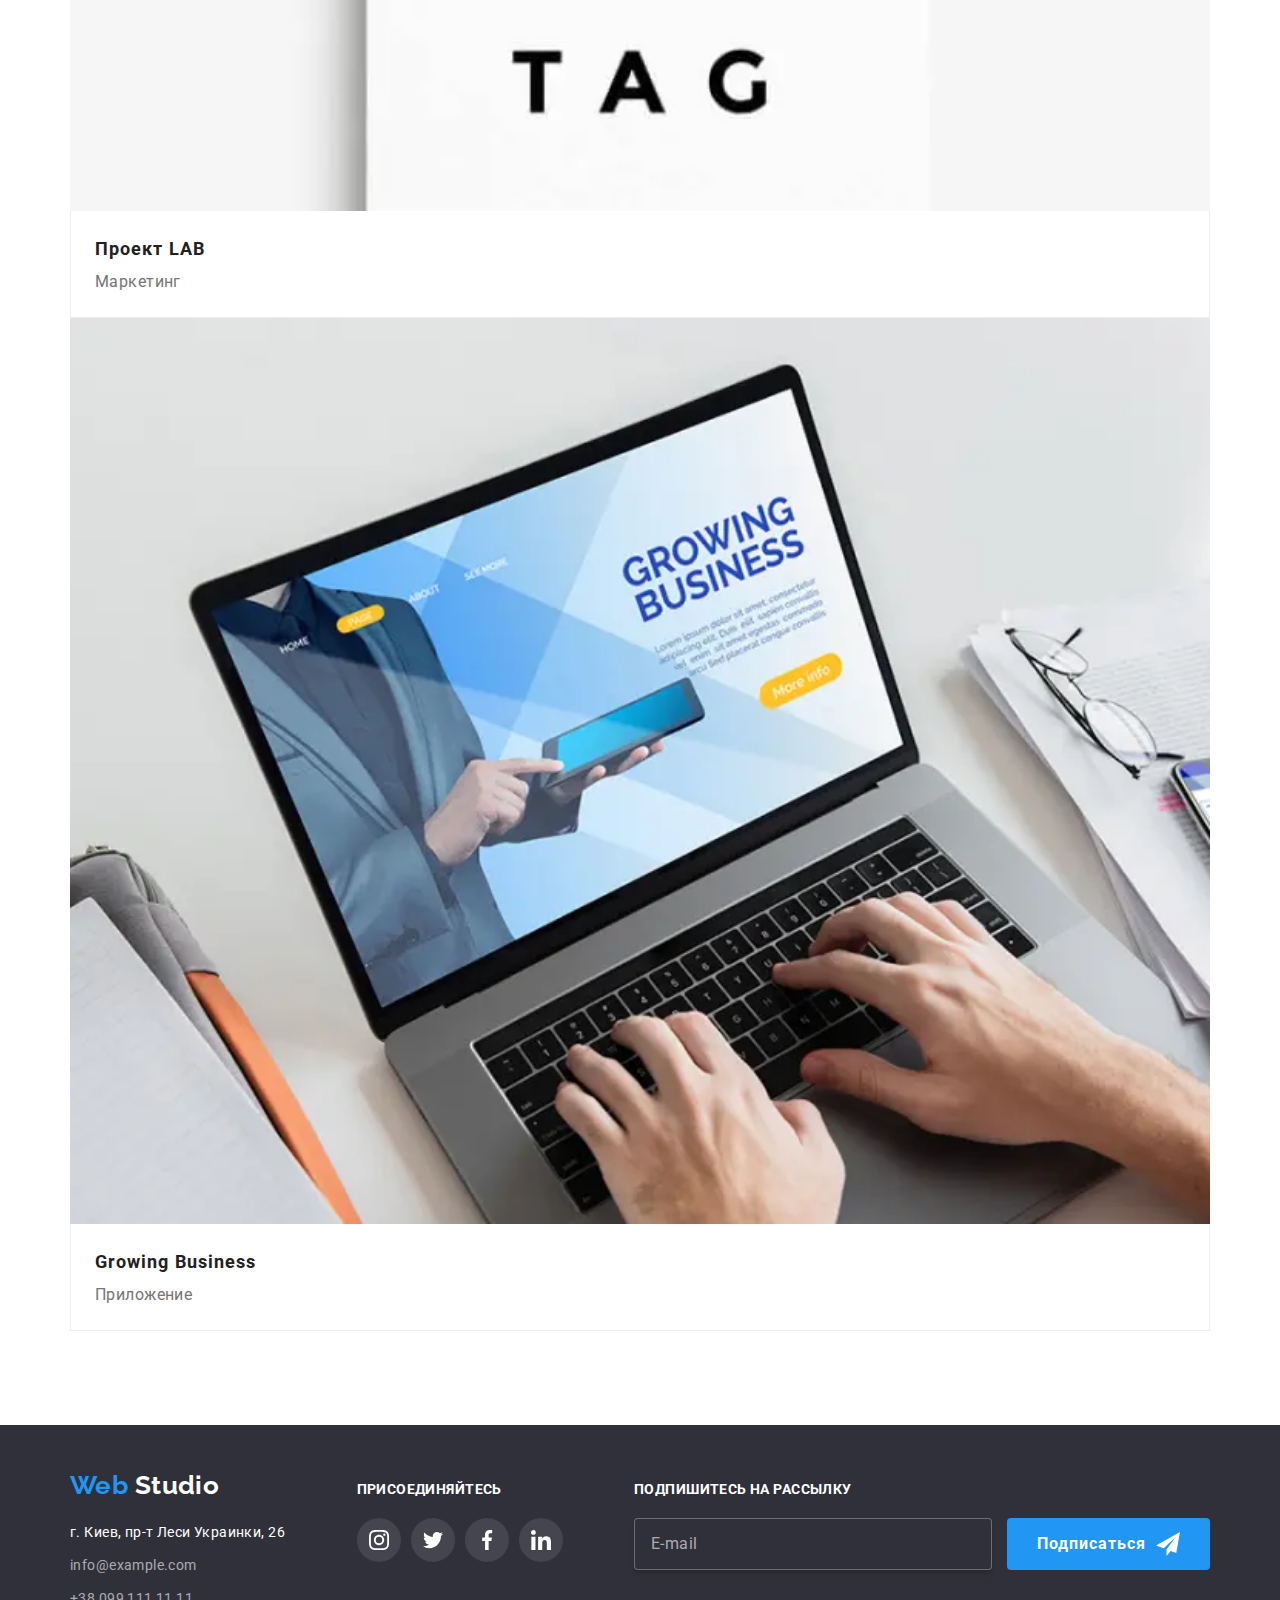
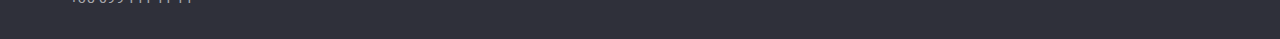
==== commit ab9c6aaf: "portfolio adaptive started" ====
--- a/portfolio.html
+++ b/portfolio.html
@@ -121,7 +121,61 @@
             <li class="examples-work__item">
               <a href="" class="examples-work__item-link link">
                 <div class="examples-work__item-thumb">
-                  <img src="./images/project-1.jpg" alt="" width="370" />
+                  <picture>
+                    <source
+                      srcset="
+                        ./images/portfolio/desk-card-1.webp    270w,
+                        ./images/portfolio/desk-card-1@2x.webp 540w
+                      "
+                      media="(min-width: 1200px)"
+                      type="image/webp"
+                    />
+                    <source
+                      srcset="
+                        ./images/portfolio/desk-card-1.jpg    270w,
+                        ./images/portfolio/desk-card-1@2x.jpg 520w
+                      "
+                      media="(min-width: 1200px)"
+                      type="image/jpg"
+                    />
+                    <source
+                      srcset="
+                        ./images/portfolio/tabl-card-1.webp    354w,
+                        ./images/portfolio/tabl-card-1@2x.webp 708w
+                      "
+                      media="(min-width: 768px)"
+                      type="image/webp"
+                    />
+                    <source
+                      srcset="
+                        ./images/portfolio/tabl-card-1.jpg    354w,
+                        ./images/portfolio/tabl-card-1@2x.jpg 708w
+                      "
+                      media="(min-width: 768px)"
+                      type="image/jpg"
+                    />
+                    <source
+                      srcset="
+                        ./images/portfolio/mob-card-1.webp    450w,
+                        ./images/portfolio/mob-card-1@2x.webp 900w
+                      "
+                      media="(max-width: 767px)"
+                      type="image/webp"
+                    />
+                    <source
+                      srcset="
+                        ./images/portfolio/mob-card-1.jpg    450w,
+                        ./images/portfolio/mob-card-1@2x.jpg 900w
+                      "
+                      media="(max-width: 767px)"
+                      type="image/jpg"
+                    />
+                    <img
+                      src="./images/portfolio/mob-card-1.jpg"
+                      alt="project1"
+                      sizes="(max-width: 767px) 450px, (min-width: 768px) 354px, (min-width: 1200px) 370px"
+                    />
+                  </picture>
                   <div class="examples-work__overlay-description">
                     <p>
                       Технокряк это современная площадка распространения
@@ -140,11 +194,61 @@
             <li class="examples-work__item">
               <a href="" class="examples-work__item-link link">
                 <div class="examples-work__item-thumb">
-                  <img
-                    src="./images/project-2.jpg"
-                    alt="Баскетбол"
-                    width="370"
-                  />
+                  <picture>
+                    <source
+                      srcset="
+                        ./images/portfolio/desk-card-2.webp    270w,
+                        ./images/portfolio/desk-card-2@2x.webp 540w
+                      "
+                      media="(min-width: 1200px)"
+                      type="image/webp"
+                    />
+                    <source
+                      srcset="
+                        ./images/portfolio/desk-card-2.jpg    270w,
+                        ./images/portfolio/desk-card-2@2x.jpg 520w
+                      "
+                      media="(min-width: 1200px)"
+                      type="image/jpg"
+                    />
+                    <source
+                      srcset="
+                        ./images/portfolio/tabl-card-2.webp    354w,
+                        ./images/portfolio/tabl-card-2@2x.webp 708w
+                      "
+                      media="(min-width: 768px)"
+                      type="image/webp"
+                    />
+                    <source
+                      srcset="
+                        ./images/portfolio/tabl-card-2.jpg    354w,
+                        ./images/portfolio/tabl-card-2@2x.jpg 708w
+                      "
+                      media="(min-width: 768px)"
+                      type="image/jpg"
+                    />
+                    <source
+                      srcset="
+                        ./images/portfolio/mob-card-2.webp    450w,
+                        ./images/portfolio/mob-card-2@2x.webp 900w
+                      "
+                      media="(max-width: 767px)"
+                      type="image/webp"
+                    />
+                    <source
+                      srcset="
+                        ./images/portfolio/mob-card-2.jpg    450w,
+                        ./images/portfolio/mob-card-2@2x.jpg 900w
+                      "
+                      media="(max-width: 767px)"
+                      type="image/jpg"
+                    />
+                    <img
+                      src="./images/portfolio/mob-card-2.jpg"
+                      alt="project2"
+                      sizes="(max-width: 767px) 450px, (min-width: 768px) 354px, (min-width: 1200px) 370px"
+                    />
+                  </picture>
                   <div class="examples-work__overlay-description">
                     <p>
                       Технокряк это современная площадка распространения
@@ -165,11 +269,61 @@
             <li class="examples-work__item">
               <a href="" class="examples-work__item-link link">
                 <div class="examples-work__item-thumb">
-                  <img
-                    src="./images/project-3.jpg"
-                    alt="Лого ресторана"
-                    width="370"
-                  />
+                  <picture>
+                    <source
+                      srcset="
+                        ./images/portfolio/desk-card-3.webp    270w,
+                        ./images/portfolio/desk-card-3@2x.webp 540w
+                      "
+                      media="(min-width: 1200px)"
+                      type="image/webp"
+                    />
+                    <source
+                      srcset="
+                        ./images/portfolio/desk-card-3.jpg    270w,
+                        ./images/portfolio/desk-card-3@2x.jpg 520w
+                      "
+                      media="(min-width: 1200px)"
+                      type="image/jpg"
+                    />
+                    <source
+                      srcset="
+                        ./images/portfolio/tabl-card-3.webp    354w,
+                        ./images/portfolio/tabl-card-3@2x.webp 708w
+                      "
+                      media="(min-width: 768px)"
+                      type="image/webp"
+                    />
+                    <source
+                      srcset="
+                        ./images/portfolio/tabl-card-3.jpg    354w,
+                        ./images/portfolio/tabl-card-3@2x.jpg 708w
+                      "
+                      media="(min-width: 768px)"
+                      type="image/jpg"
+                    />
+                    <source
+                      srcset="
+                        ./images/portfolio/mob-card-3.webp    450w,
+                        ./images/portfolio/mob-card-3@2x.webp 900w
+                      "
+                      media="(max-width: 767px)"
+                      type="image/webp"
+                    />
+                    <source
+                      srcset="
+                        ./images/portfolio/mob-card-3.jpg    450w,
+                        ./images/portfolio/mob-card-3@2x.jpg 900w
+                      "
+                      media="(max-width: 767px)"
+                      type="image/jpg"
+                    />
+                    <img
+                      src="./images/portfolio/mob-card-3.jpg"
+                      alt="project3"
+                      sizes="(max-width: 767px) 450px, (min-width: 768px) 354px, (min-width: 1200px) 370px"
+                    />
+                  </picture>
                   <div class="examples-work__overlay-description">
                     <p>
                       Технокряк это современная площадка распространения
@@ -188,11 +342,61 @@
             <li class="examples-work__item">
               <a href="" class="examples-work__item-link link">
                 <div class="examples-work__item-thumb">
-                  <img
-                    src="./images/project-4.jpg"
-                    alt="Наушники"
-                    width="370"
-                  />
+                  <picture>
+                    <source
+                      srcset="
+                        ./images/portfolio/desk-card-4.webp    270w,
+                        ./images/portfolio/desk-card-4@2x.webp 540w
+                      "
+                      media="(min-width: 1200px)"
+                      type="image/webp"
+                    />
+                    <source
+                      srcset="
+                        ./images/portfolio/desk-card-4.jpg    270w,
+                        ./images/portfolio/desk-card-4@2x.jpg 520w
+                      "
+                      media="(min-width: 1200px)"
+                      type="image/jpg"
+                    />
+                    <source
+                      srcset="
+                        ./images/portfolio/tabl-card-4.webp    354w,
+                        ./images/portfolio/tabl-card-4@2x.webp 708w
+                      "
+                      media="(min-width: 768px)"
+                      type="image/webp"
+                    />
+                    <source
+                      srcset="
+                        ./images/portfolio/tabl-card-4.jpg    354w,
+                        ./images/portfolio/tabl-card-4@2x.jpg 708w
+                      "
+                      media="(min-width: 768px)"
+                      type="image/jpg"
+                    />
+                    <source
+                      srcset="
+                        ./images/portfolio/mob-card-4.webp    450w,
+                        ./images/portfolio/mob-card-4@2x.webp 900w
+                      "
+                      media="(max-width: 767px)"
+                      type="image/webp"
+                    />
+                    <source
+                      srcset="
+                        ./images/portfolio/mob-card-4.jpg    450w,
+                        ./images/portfolio/mob-card-4@2x.jpg 900w
+                      "
+                      media="(max-width: 767px)"
+                      type="image/jpg"
+                    />
+                    <img
+                      src="./images/portfolio/mob-card-4.jpg"
+                      alt="project4"
+                      sizes="(max-width: 767px) 450px, (min-width: 768px) 354px, (min-width: 1200px) 370px"
+                    />
+                  </picture>
                   <div class="examples-work__overlay-description">
                     <p>
                       Технокряк это современная площадка распространения
@@ -211,7 +415,61 @@
             <li class="examples-work__item">
               <a href="" class="examples-work__item-link link">
                 <div class="examples-work__item-thumb">
-                  <img src="./images/project-5.jpg" alt="Коробки" width="370" />
+                  <picture>
+                    <source
+                      srcset="
+                        ./images/portfolio/desk-card-5.webp    270w,
+                        ./images/portfolio/desk-card-5@2x.webp 540w
+                      "
+                      media="(min-width: 1200px)"
+                      type="image/webp"
+                    />
+                    <source
+                      srcset="
+                        ./images/portfolio/desk-card-5.jpg    270w,
+                        ./images/portfolio/desk-card-5@2x.jpg 520w
+                      "
+                      media="(min-width: 1200px)"
+                      type="image/jpg"
+                    />
+                    <source
+                      srcset="
+                        ./images/portfolio/tabl-card-5.webp    354w,
+                        ./images/portfolio/tabl-card-5@2x.webp 708w
+                      "
+                      media="(min-width: 768px)"
+                      type="image/webp"
+                    />
+                    <source
+                      srcset="
+                        ./images/portfolio/tabl-card-5.jpg    354w,
+                        ./images/portfolio/tabl-card-5@2x.jpg 708w
+                      "
+                      media="(min-width: 768px)"
+                      type="image/jpg"
+                    />
+                    <source
+                      srcset="
+                        ./images/portfolio/mob-card-5.webp    450w,
+                        ./images/portfolio/mob-card-5@2x.webp 900w
+                      "
+                      media="(max-width: 767px)"
+                      type="image/webp"
+                    />
+                    <source
+                      srcset="
+                        ./images/portfolio/mob-card-5.jpg    450w,
+                        ./images/portfolio/mob-card-5@2x.jpg 900w
+                      "
+                      media="(max-width: 767px)"
+                      type="image/jpg"
+                    />
+                    <img
+                      src="./images/portfolio/mob-card-5.jpg"
+                      alt="project5"
+                      sizes="(max-width: 767px) 450px, (min-width: 768px) 354px, (min-width: 1200px) 370px"
+                    />
+                  </picture>
                   <div class="examples-work__overlay-description">
                     <p>
                       Технокряк это современная площадка распространения
@@ -230,7 +488,61 @@
             <li class="examples-work__item">
               <a href="" class="examples-work__item-link link">
                 <div class="examples-work__item-thumb">
-                  <img src="./images/project-6.jpg" alt="Десктоп" width="370" />
+                  <picture>
+                    <source
+                      srcset="
+                        ./images/portfolio/desk-card-6.webp    270w,
+                        ./images/portfolio/desk-card-6@2x.webp 540w
+                      "
+                      media="(min-width: 1200px)"
+                      type="image/webp"
+                    />
+                    <source
+                      srcset="
+                        ./images/portfolio/desk-card-6.jpg    270w,
+                        ./images/portfolio/desk-card-6@2x.jpg 520w
+                      "
+                      media="(min-width: 1200px)"
+                      type="image/jpg"
+                    />
+                    <source
+                      srcset="
+                        ./images/portfolio/tabl-card-6.webp    354w,
+                        ./images/portfolio/tabl-card-6@2x.webp 708w
+                      "
+                      media="(min-width: 768px)"
+                      type="image/webp"
+                    />
+                    <source
+                      srcset="
+                        ./images/portfolio/tabl-card-6.jpg    354w,
+                        ./images/portfolio/tabl-card-6@2x.jpg 708w
+                      "
+                      media="(min-width: 768px)"
+                      type="image/jpg"
+                    />
+                    <source
+                      srcset="
+                        ./images/portfolio/mob-card-6.webp    450w,
+                        ./images/portfolio/mob-card-6@2x.webp 900w
+                      "
+                      media="(max-width: 767px)"
+                      type="image/webp"
+                    />
+                    <source
+                      srcset="
+                        ./images/portfolio/mob-card-6.jpg    450w,
+                        ./images/portfolio/mob-card-6@2x.jpg 900w
+                      "
+                      media="(max-width: 767px)"
+                      type="image/jpg"
+                    />
+                    <img
+                      src="./images/portfolio/mob-card-6.jpg"
+                      alt="project6"
+                      sizes="(max-width: 767px) 450px, (min-width: 768px) 354px, (min-width: 1200px) 370px"
+                    />
+                  </picture>
                   <div class="examples-work__overlay-description">
                     <p>
                       Технокряк это современная площадка распространения
@@ -251,11 +563,61 @@
             <li class="examples-work__item">
               <a href="" class="examples-work__item-link link">
                 <div class="examples-work__item-thumb">
-                  <img
-                    src="./images/project-7.jpg"
-                    alt="Иллюстраци"
-                    width="370"
-                  />
+                  <picture>
+                    <source
+                      srcset="
+                        ./images/portfolio/desk-card-7.webp    270w,
+                        ./images/portfolio/desk-card-7@2x.webp 540w
+                      "
+                      media="(min-width: 1200px)"
+                      type="image/webp"
+                    />
+                    <source
+                      srcset="
+                        ./images/portfolio/desk-card-7.jpg    270w,
+                        ./images/portfolio/desk-card-7@2x.jpg 520w
+                      "
+                      media="(min-width: 1200px)"
+                      type="image/jpg"
+                    />
+                    <source
+                      srcset="
+                        ./images/portfolio/tabl-card-7.webp    354w,
+                        ./images/portfolio/tabl-card-7@2x.webp 708w
+                      "
+                      media="(min-width: 768px)"
+                      type="image/webp"
+                    />
+                    <source
+                      srcset="
+                        ./images/portfolio/tabl-card-7.jpg    354w,
+                        ./images/portfolio/tabl-card-7@2x.jpg 708w
+                      "
+                      media="(min-width: 768px)"
+                      type="image/jpg"
+                    />
+                    <source
+                      srcset="
+                        ./images/portfolio/mob-card-7.webp    450w,
+                        ./images/portfolio/mob-card-7@2x.webp 900w
+                      "
+                      media="(max-width: 767px)"
+                      type="image/webp"
+                    />
+                    <source
+                      srcset="
+                        ./images/portfolio/mob-card-7.jpg    450w,
+                        ./images/portfolio/mob-card-7@2x.jpg 900w
+                      "
+                      media="(max-width: 767px)"
+                      type="image/jpg"
+                    />
+                    <img
+                      src="./images/portfolio/mob-card-7.jpg"
+                      alt="project7"
+                      sizes="(max-width: 767px) 450px, (min-width: 768px) 354px, (min-width: 1200px) 370px"
+                    />
+                  </picture>
                   <div class="examples-work__overlay-description">
                     <p>
                       Технокряк это современная площадка распространения
@@ -274,7 +636,61 @@
             <li class="examples-work__item">
               <a href="" class="examples-work__item-link link">
                 <div class="examples-work__item-thumb">
-                  <img src="./images/project-8.jpg" alt="Бирка" width="370" />
+                  <picture>
+                    <source
+                      srcset="
+                        ./images/portfolio/desk-card-8.webp    270w,
+                        ./images/portfolio/desk-card-8@2x.webp 540w
+                      "
+                      media="(min-width: 1200px)"
+                      type="image/webp"
+                    />
+                    <source
+                      srcset="
+                        ./images/portfolio/desk-card-8.jpg    270w,
+                        ./images/portfolio/desk-card-8@2x.jpg 520w
+                      "
+                      media="(min-width: 1200px)"
+                      type="image/jpg"
+                    />
+                    <source
+                      srcset="
+                        ./images/portfolio/tabl-card-8.webp    354w,
+                        ./images/portfolio/tabl-card-8@2x.webp 708w
+                      "
+                      media="(min-width: 768px)"
+                      type="image/webp"
+                    />
+                    <source
+                      srcset="
+                        ./images/portfolio/tabl-card-8.jpg    354w,
+                        ./images/portfolio/tabl-card-8@2x.jpg 708w
+                      "
+                      media="(min-width: 768px)"
+                      type="image/jpg"
+                    />
+                    <source
+                      srcset="
+                        ./images/portfolio/mob-card-8.webp    450w,
+                        ./images/portfolio/mob-card-8@2x.webp 900w
+                      "
+                      media="(max-width: 767px)"
+                      type="image/webp"
+                    />
+                    <source
+                      srcset="
+                        ./images/portfolio/mob-card-8.jpg    450w,
+                        ./images/portfolio/mob-card-8@2x.jpg 900w
+                      "
+                      media="(max-width: 767px)"
+                      type="image/jpg"
+                    />
+                    <img
+                      src="./images/portfolio/mob-card-8.jpg"
+                      alt="project8"
+                      sizes="(max-width: 767px) 450px, (min-width: 768px) 354px, (min-width: 1200px) 370px"
+                    />
+                  </picture>
                   <div class="examples-work__overlay-description">
                     <p>
                       Технокряк это современная площадка распространения
@@ -293,7 +709,61 @@
             <li class="examples-work__item">
               <a href="" class="examples-work__item-link link">
                 <div class="examples-work__item-thumb">
-                  <img src="./images/project-9.jpg" alt="Ноутбук" width="370" />
+                  <picture>
+                    <source
+                      srcset="
+                        ./images/portfolio/desk-card-9.webp    270w,
+                        ./images/portfolio/desk-card-9@2x.webp 540w
+                      "
+                      media="(min-width: 1200px)"
+                      type="image/webp"
+                    />
+                    <source
+                      srcset="
+                        ./images/portfolio/desk-card-9.jpg    270w,
+                        ./images/portfolio/desk-card-9@2x.jpg 520w
+                      "
+                      media="(min-width: 1200px)"
+                      type="image/jpg"
+                    />
+                    <source
+                      srcset="
+                        ./images/portfolio/tabl-card-9.webp    354w,
+                        ./images/portfolio/tabl-card-9@2x.webp 708w
+                      "
+                      media="(min-width: 768px)"
+                      type="image/webp"
+                    />
+                    <source
+                      srcset="
+                        ./images/portfolio/tabl-card-9.jpg    354w,
+                        ./images/portfolio/tabl-card-9@2x.jpg 708w
+                      "
+                      media="(min-width: 768px)"
+                      type="image/jpg"
+                    />
+                    <source
+                      srcset="
+                        ./images/portfolio/mob-card-9.webp    450w,
+                        ./images/portfolio/mob-card-9@2x.webp 900w
+                      "
+                      media="(max-width: 767px)"
+                      type="image/webp"
+                    />
+                    <source
+                      srcset="
+                        ./images/portfolio/mob-card-9.jpg    450w,
+                        ./images/portfolio/mob-card-9@2x.jpg 900w
+                      "
+                      media="(max-width: 767px)"
+                      type="image/jpg"
+                    />
+                    <img
+                      src="./images/portfolio/mob-card-9.jpg"
+                      alt="project9"
+                      sizes="(max-width: 767px) 450px, (min-width: 768px) 354px, (min-width: 1200px) 370px"
+                    />
+                  </picture>
                   <div class="examples-work__overlay-description">
                     <p>
                       Технокряк это современная площадка распространения
--- a/css/portfolio.min.css
+++ b/css/portfolio.min.css
@@ -1,2 +1,2 @@
-h2,h3,p,h1,a,b,ul,div{list-style:none;text-decoration:none;margin:0;padding:0}img{display:block;margin:0;padding:0;height:auto;max-width:100%}h2,h3{font-weight:700;line-height:1.17}button,input,select,textarea{font-family:inherit}button{cursor:pointer}.link:focus,.link:hover{color:#2196f3}body{font-family:"Roboto",sans-serif;color:#212121;background-color:#fff}.section{padding-top:94px;padding-bottom:94px}@media screen and (max-width: 1200px){.section{padding-top:60px;padding-bottom:60px}}.title{text-align:center;margin-bottom:30px}@media screen and (max-width: 767px){.title{font-size:28px}}@media screen and (min-width: 1200px){.title{font-size:36px;margin-bottom:50px}}.container{width:calc(100% - 30px);max-width:1170px;margin:0 auto 0;padding-left:15px;padding-right:15px}@media screen and (min-width: 768px) and (max-width: 1199px){.container-wrap{max-width:1000px}}.button:focus,.button:hover{color:#fff;background-color:#2196f3}body{font-style:normal;font-weight:400;font-size:14px;line-height:1.2;letter-spacing:0.03em}.page-header{font-size:18px;font-weight:500;line-height:1.16;letter-spacing:0.02em;border-bottom:1px solid #ececec;background-color:#fff;width:100%;position:-webkit-sticky;position:sticky;top:0;z-index:10}@media screen and (min-width: 768px){.page-header{font-size:14px;line-height:1.14}.page-header .is-hidden{opacity:1;visibility:visible;pointer-events:all}}@media screen and (min-width: 768px) and (min-width: 1200px){.page-header .is-hidden{margin-left:10px;-ms-flex-preferred-size:70%;flex-basis:70%}}@media screen and (min-width: 1200px){.page-header{line-height:1.15}}.page-header__container{display:-webkit-box;display:-ms-flexbox;display:flex;-webkit-box-align:center;-ms-flex-align:center;align-items:center;padding:10px 0}@media screen and (min-width: 768px){.page-header__container{padding-top:0;padding-bottom:0;-webkit-box-pack:justify;-ms-flex-pack:justify;justify-content:space-between;min-height:80px}}@media screen and (min-width: 768px){.page-header__logo{margin-right:65px;-ms-flex-negative:0;flex-shrink:0}}.page-header__nav{display:-webkit-box;display:-ms-flexbox;display:flex;-webkit-box-align:center;-ms-flex-align:center;align-items:center}@media screen and (max-width: 767px){.page-header__nav{padding:60px 0;-webkit-box-orient:vertical;-webkit-box-direction:normal;-ms-flex-direction:column;flex-direction:column;-webkit-box-pack:justify;-ms-flex-pack:justify;justify-content:space-between}}@media screen and (min-width: 768px) and (max-width: 1199px){.page-header__nav{margin-right:84px}}@media screen and (max-width: 767px){.page-header__nav li+li{margin-top:40px}}@media screen and (min-width: 768px){.page-header__nav li+li{margin-left:50px}}.page-header__contacts-list{margin-left:auto}@media screen and (max-width: 767px){.page-header__contacts-list{padding-bottom:60px}.page-header__contacts-list li+li{margin-top:16px}}@media screen and (min-width: 768px) and (max-width: 1199px){.page-header__contacts-list li:not(:last-child){margin-bottom:10px}}@media screen and (min-width: 1200px){.page-header__contacts-list{display:-webkit-box;display:-ms-flexbox;display:flex;-webkit-box-pack:center;-ms-flex-pack:center;justify-content:center}.page-header__contacts-list li+li{margin-left:30px}}.page-header__contacts-icon{margin-right:10px;fill:#afb1b8;stroke:#afb1b8;stroke-width:1px;-webkit-transition:all 250ms cubic-bezier(0.4, 0, 0.2, 1) 1ms;transition:all 250ms cubic-bezier(0.4, 0, 0.2, 1) 1ms}.page-header__contacts-link{color:#757575;display:-webkit-box;display:-ms-flexbox;display:flex;-webkit-box-pack:center;-ms-flex-pack:center;justify-content:center;-webkit-box-align:center;-ms-flex-align:center;align-items:center;-webkit-transition:all 250ms cubic-bezier(0.4, 0, 0.2, 1) 1ms;transition:all 250ms cubic-bezier(0.4, 0, 0.2, 1) 1ms}@media screen and (min-width: 768px) and (max-width: 1199px){.page-header__contacts-link{-webkit-box-pack:start;-ms-flex-pack:start;justify-content:flex-start}}@media screen and (min-width: 1200px){.page-header__contacts-link{padding-top:10px;padding-bottom:10px;-webkit-box-pack:end;-ms-flex-pack:end;justify-content:flex-end}}.page-header__contacts-link:hover,.page-header__contacts-link:focus{color:#2196f3}.page-header__contacts-link:hover .page-header__contacts-icon,.page-header__contacts-link:focus .page-header__contacts-icon{fill:#2196f3;stroke:#2196f3;stroke-width:2px}.nav__link{color:#212121;display:inline-block;-webkit-transition:all 250ms cubic-bezier(0.4, 0, 0.2, 1) 1ms;transition:all 250ms cubic-bezier(0.4, 0, 0.2, 1) 1ms}@media screen and (min-width: 768px){.nav__link{display:block;padding-top:32px;padding-bottom:32px}}.page-header__nav .nav__link--current{color:#2196f3;position:relative}@media screen and (max-width: 768px){.page-header__nav .nav__link--current{padding:12px 0}}.nav__link--current::after{content:"";position:absolute;bottom:0;left:0;display:block;width:100%;height:4px;border-color:#2196f3;border-radius:2px 2px;background-color:#2196f3}@media screen and (max-width: 767px){.drop-down-button{width:40px;height:40px;background-color:transparent;border:none;outline:none;display:-webkit-inline-box;display:-ms-inline-flexbox;display:inline-flex;-webkit-box-align:center;-ms-flex-align:center;align-items:center;margin-left:auto}.drop-down-button:hover,.drop-down-button:focus{fill:#2196f3}}@media screen and (min-width: 768px){.drop-down-button{display:none}}@media screen and (max-width: 767px){.drop-down-icon .open{display:none}}@media screen and (max-width: 767px){.is-hidden{opacity:0;visibility:hidden;pointer-events:none}.is-hidden .drop-down-menu{-webkit-transform:scaleY(0);transform:scaleY(0);opacity:0}.is-hidden+.drop-down-button .open{display:block}.is-hidden+.drop-down-button .close{display:none}}@media screen and (max-width: 767px){.drop-down-menu{display:none;position:absolute;top:60px;left:0px;width:100%;background:white;border-top:1px solid #ececec;-webkit-box-shadow:0 1px 3px rgba(0,0,0,0.16),0 2px 4px rgba(0,0,0,0.08),0 4px 8px rgba(0,0,0,0.04);box-shadow:0 1px 3px rgba(0,0,0,0.16),0 2px 4px rgba(0,0,0,0.08),0 4px 8px rgba(0,0,0,0.04);-webkit-box-orient:vertical;-webkit-box-direction:normal;-ms-flex-direction:column;flex-direction:column;display:-webkit-box;display:-ms-flexbox;display:flex;-webkit-box-pack:center;-ms-flex-pack:center;justify-content:center;-webkit-box-align:center;-ms-flex-align:center;align-items:center;-webkit-transform-origin:top;transform-origin:top;-webkit-transform:scaleY(1);transform:scaleY(1);opacity:1;-webkit-transition:opacity 0.2s linear, -webkit-transform 0.2s linear;transition:opacity 0.2s linear, -webkit-transform 0.2s linear;transition:transform 0.2s linear, opacity 0.2s linear;transition:transform 0.2s linear, opacity 0.2s linear, -webkit-transform 0.2s linear}}@media screen and (min-width: 768px){.drop-down-menu{display:-webkit-box;display:-ms-flexbox;display:flex;-webkit-box-pack:justify;-ms-flex-pack:justify;justify-content:space-between;-webkit-box-align:center;-ms-flex-align:center;align-items:center}}.logo{font-weight:700;font-size:24px;font-family:"Raleway",sans-serif;color:#2196f3;line-height:1.16}@media screen and (min-width: 1200px){.logo{font-size:26px;line-height:1.19}}.header__logo--tail{color:#212121;-webkit-transition:all 250ms cubic-bezier(0.4, 0, 0.2, 1) 1ms;transition:all 250ms cubic-bezier(0.4, 0, 0.2, 1) 1ms}.header__logo--tail:hover,.header__logo--tail:focus{color:#2196f3}.social-link{display:-webkit-inline-box;display:-ms-inline-flexbox;display:inline-flex;-webkit-box-pack:center;-ms-flex-pack:center;justify-content:center;-webkit-box-align:center;-ms-flex-align:center;align-items:center;background-color:rgba(255,255,255,0.1);border-radius:50%;width:44px;height:44px;-webkit-transition:all 250ms cubic-bezier(0.4, 0, 0.2, 1) 1ms;transition:all 250ms cubic-bezier(0.4, 0, 0.2, 1) 1ms}.social-link--background:hover,.social-link--background:focus{background-color:#2196f3}.icon-social{fill:#afb1b8;-webkit-transition:all 250ms cubic-bezier(0.4, 0, 0.2, 1) 1ms;transition:all 250ms cubic-bezier(0.4, 0, 0.2, 1) 1ms}.footer__icon-social{fill:#fff}.clients__list{display:-webkit-box;display:-ms-flexbox;display:flex;-webkit-box-pack:center;-ms-flex-pack:center;justify-content:center;-webkit-box-align:center;-ms-flex-align:center;align-items:center;-ms-flex-wrap:wrap;flex-wrap:wrap}@media screen and (min-width: 480px){.clients__list{margin:-15px}}.clients__item{width:100%;margin:0 auto;max-width:210px}@media screen and (max-width: 479px){.clients__item:not(:last-child){margin-bottom:10px}}@media screen and (min-width: 480px){.clients__item{width:calc((100% - 4 * 15px) / 2);margin:15px}}@media screen and (min-width: 768px){.clients__item{width:calc((100% - 6 * 15px) / 3);max-width:226px}}@media screen and (min-width: 1200px){.clients__item{width:calc((100% - 12 * 15px) / 6);max-width:170px}}.clients__link{display:block;border-color:#afb1b8;border-width:1px;border-style:solid;border-radius:4px;fill:#afb1b8;height:90px;width:100%;display:-webkit-box;display:-ms-flexbox;display:flex;-webkit-box-pack:center;-ms-flex-pack:center;justify-content:center;-webkit-box-align:center;-ms-flex-align:center;align-items:center;-webkit-transform:scale(1, 1);transform:scale(1, 1);-webkit-transition:all 250ms cubic-bezier(0.4, 0, 0.2, 1) 1ms;transition:all 250ms cubic-bezier(0.4, 0, 0.2, 1) 1ms}.clients__link:hover,.clients__link:focus,.clients__link:hover .clients__logo,.clients__link:focus .clients__logo{border-color:#2196f3;border-width:2px;fill:#2196f3}@media screen and (min-width: 1200px){.clients__link:hover,.clients__link:focus,.clients__link:hover .clients__logo,.clients__link:focus .clients__logo{-webkit-transform:scale(1.3, 1.3);transform:scale(1.3, 1.3)}}.clients__logo{fill:#afb1b8;-webkit-transition:all 250ms cubic-bezier(0.4, 0, 0.2, 1) 1ms;transition:all 250ms cubic-bezier(0.4, 0, 0.2, 1) 1ms}
+h2,h3,p,h1,a,b,ul,div{list-style:none;text-decoration:none;margin:0;padding:0}img{display:block;margin:0;padding:0;height:auto;max-width:100%}h2,h3{font-weight:700;line-height:1.17}button,input,select,textarea{font-family:inherit}button{cursor:pointer}.link:focus,.link:hover{color:#2196f3}body{font-family:"Roboto",sans-serif;color:#212121;background-color:#fff}.section{padding-top:94px;padding-bottom:94px}@media screen and (max-width: 1200px){.section{padding-top:60px;padding-bottom:60px}}.title{text-align:center;margin-bottom:30px}@media screen and (max-width: 767px){.title{font-size:28px}}@media screen and (min-width: 1200px){.title{font-size:36px;margin-bottom:50px}}.container{width:calc(100% - 30px);max-width:1170px;margin:0 auto 0;padding-left:15px;padding-right:15px}@media screen and (min-width: 768px) and (max-width: 1199px){.container-wrap{max-width:1000px}}.button:focus,.button:hover{color:#fff;background-color:#2196f3}body{font-style:normal;font-weight:400;font-size:14px;line-height:1.2;letter-spacing:0.03em}.visually-hidden{position:absolute;overflow:hidden;clip:rect(0 0 0 0);height:1px;width:1px;margin:-1px;padding:0;border:0}.portfolio-button{font-size:16px;font-weight:500;letter-spacing:0.03em;line-height:1.6;text-align:center;background-color:#f5f4fa}.page-header{font-size:18px;font-weight:500;line-height:1.16;letter-spacing:0.02em;border-bottom:1px solid #ececec;background-color:#fff;width:100%;position:-webkit-sticky;position:sticky;top:0;z-index:10}@media screen and (min-width: 768px){.page-header{font-size:14px;line-height:1.14}.page-header .is-hidden{opacity:1;visibility:visible;pointer-events:all}}@media screen and (min-width: 768px) and (min-width: 1200px){.page-header .is-hidden{margin-left:10px;-ms-flex-preferred-size:70%;flex-basis:70%}}@media screen and (min-width: 1200px){.page-header{line-height:1.15}}.page-header__container{display:-webkit-box;display:-ms-flexbox;display:flex;-webkit-box-align:center;-ms-flex-align:center;align-items:center;padding:10px 0}@media screen and (min-width: 768px){.page-header__container{padding-top:0;padding-bottom:0;-webkit-box-pack:justify;-ms-flex-pack:justify;justify-content:space-between;min-height:80px}}@media screen and (min-width: 768px){.page-header__logo{margin-right:65px;-ms-flex-negative:0;flex-shrink:0}}.page-header__nav{display:-webkit-box;display:-ms-flexbox;display:flex;-webkit-box-align:center;-ms-flex-align:center;align-items:center}@media screen and (max-width: 767px){.page-header__nav{padding:60px 0;-webkit-box-orient:vertical;-webkit-box-direction:normal;-ms-flex-direction:column;flex-direction:column;-webkit-box-pack:justify;-ms-flex-pack:justify;justify-content:space-between}}@media screen and (min-width: 768px) and (max-width: 1199px){.page-header__nav{margin-right:84px}}@media screen and (max-width: 767px){.page-header__nav li+li{margin-top:40px}}@media screen and (min-width: 768px){.page-header__nav li+li{margin-left:50px}}.page-header__contacts-list{margin-left:auto}@media screen and (max-width: 767px){.page-header__contacts-list{padding-bottom:60px}.page-header__contacts-list li+li{margin-top:16px}}@media screen and (min-width: 768px) and (max-width: 1199px){.page-header__contacts-list li:not(:last-child){margin-bottom:10px}}@media screen and (min-width: 1200px){.page-header__contacts-list{display:-webkit-box;display:-ms-flexbox;display:flex;-webkit-box-pack:center;-ms-flex-pack:center;justify-content:center}.page-header__contacts-list li+li{margin-left:30px}}.page-header__contacts-icon{margin-right:10px;fill:#afb1b8;stroke:#afb1b8;stroke-width:1px;-webkit-transition:all 250ms cubic-bezier(0.4, 0, 0.2, 1) 1ms;transition:all 250ms cubic-bezier(0.4, 0, 0.2, 1) 1ms}.page-header__contacts-link{color:#757575;display:-webkit-box;display:-ms-flexbox;display:flex;-webkit-box-pack:center;-ms-flex-pack:center;justify-content:center;-webkit-box-align:center;-ms-flex-align:center;align-items:center;-webkit-transition:all 250ms cubic-bezier(0.4, 0, 0.2, 1) 1ms;transition:all 250ms cubic-bezier(0.4, 0, 0.2, 1) 1ms}@media screen and (min-width: 768px) and (max-width: 1199px){.page-header__contacts-link{-webkit-box-pack:start;-ms-flex-pack:start;justify-content:flex-start}}@media screen and (min-width: 1200px){.page-header__contacts-link{padding-top:10px;padding-bottom:10px;-webkit-box-pack:end;-ms-flex-pack:end;justify-content:flex-end}}.page-header__contacts-link:hover,.page-header__contacts-link:focus{color:#2196f3}.page-header__contacts-link:hover .page-header__contacts-icon,.page-header__contacts-link:focus .page-header__contacts-icon{fill:#2196f3;stroke:#2196f3;stroke-width:2px}.nav__link{color:#212121;display:inline-block;-webkit-transition:all 250ms cubic-bezier(0.4, 0, 0.2, 1) 1ms;transition:all 250ms cubic-bezier(0.4, 0, 0.2, 1) 1ms}@media screen and (min-width: 768px){.nav__link{display:block;padding-top:32px;padding-bottom:32px}}.page-header__nav .nav__link--current{color:#2196f3;position:relative}@media screen and (max-width: 768px){.page-header__nav .nav__link--current{padding:12px 0}}.nav__link--current::after{content:"";position:absolute;bottom:0;left:0;display:block;width:100%;height:4px;border-color:#2196f3;border-radius:2px 2px;background-color:#2196f3}@media screen and (max-width: 767px){.drop-down-button{width:40px;height:40px;background-color:transparent;border:none;outline:none;display:-webkit-inline-box;display:-ms-inline-flexbox;display:inline-flex;-webkit-box-align:center;-ms-flex-align:center;align-items:center;margin-left:auto}.drop-down-button:hover,.drop-down-button:focus{fill:#2196f3}}@media screen and (min-width: 768px){.drop-down-button{display:none}}@media screen and (max-width: 767px){.drop-down-icon .open{display:none}}@media screen and (max-width: 767px){.is-hidden{opacity:0;visibility:hidden;pointer-events:none}.is-hidden .drop-down-menu{-webkit-transform:scaleY(0);transform:scaleY(0);opacity:0}.is-hidden+.drop-down-button .open{display:block}.is-hidden+.drop-down-button .close{display:none}}@media screen and (max-width: 767px){.drop-down-menu{display:none;position:absolute;top:60px;left:0px;width:100%;background:white;border-top:1px solid #ececec;-webkit-box-shadow:0 1px 3px rgba(0,0,0,0.16),0 2px 4px rgba(0,0,0,0.08),0 4px 8px rgba(0,0,0,0.04);box-shadow:0 1px 3px rgba(0,0,0,0.16),0 2px 4px rgba(0,0,0,0.08),0 4px 8px rgba(0,0,0,0.04);-webkit-box-orient:vertical;-webkit-box-direction:normal;-ms-flex-direction:column;flex-direction:column;display:-webkit-box;display:-ms-flexbox;display:flex;-webkit-box-pack:center;-ms-flex-pack:center;justify-content:center;-webkit-box-align:center;-ms-flex-align:center;align-items:center;-webkit-transform-origin:top;transform-origin:top;-webkit-transform:scaleY(1);transform:scaleY(1);opacity:1;-webkit-transition:opacity 0.2s linear, -webkit-transform 0.2s linear;transition:opacity 0.2s linear, -webkit-transform 0.2s linear;transition:transform 0.2s linear, opacity 0.2s linear;transition:transform 0.2s linear, opacity 0.2s linear, -webkit-transform 0.2s linear}}@media screen and (min-width: 768px){.drop-down-menu{display:-webkit-box;display:-ms-flexbox;display:flex;-webkit-box-pack:justify;-ms-flex-pack:justify;justify-content:space-between;-webkit-box-align:center;-ms-flex-align:center;align-items:center}}.logo{font-weight:700;font-size:24px;font-family:"Raleway",sans-serif;color:#2196f3;line-height:1.16}@media screen and (min-width: 1200px){.logo{font-size:26px;line-height:1.19}}.header__logo--tail{color:#212121;-webkit-transition:all 250ms cubic-bezier(0.4, 0, 0.2, 1) 1ms;transition:all 250ms cubic-bezier(0.4, 0, 0.2, 1) 1ms}.header__logo--tail:hover,.header__logo--tail:focus{color:#2196f3}.footer__logo{margin-bottom:20px}.footer__logo--tail{color:#fff;-webkit-transition:all 250ms cubic-bezier(0.4, 0, 0.2, 1) 1ms;transition:all 250ms cubic-bezier(0.4, 0, 0.2, 1) 1ms}.footer__logo--tail:hover,.footer__logo--tail:focus{color:#2196f3}.portfolio-work__list{display:-webkit-box;display:-ms-flexbox;display:flex;-webkit-box-pack:start;-ms-flex-pack:start;justify-content:flex-start;-ms-flex-wrap:wrap;flex-wrap:wrap}@media screen and (max-width: 767px){.portfolio-work__list{margin:-8px -4px 32px -4px}}@media screen and (max-width: 767px){.portfolio-work li+li{margin:8px 4px}}.portfolio-button{border-radius:4px;border:1px solid rgba(0,0,0,0);margin:0;padding:6px 22px;-webkit-transition:all 250ms cubic-bezier(0.4, 0, 0.2, 1) 1ms;transition:all 250ms cubic-bezier(0.4, 0, 0.2, 1) 1ms}.portfolio-button:hover,.portfolio-button:focus{color:#fff;background-color:#2196f3}.examples-work__list{margin-right:auto;margin-left:auto}.examples-work__title{font-size:18px;color:#212121;line-height:2;letter-spacing:0.06em}.examples-work__type{font-size:16px;line-height:1.88;color:#757575}.examples-work__item{background-color:#fff;-webkit-transition:all 250ms cubic-bezier(0.4, 0, 0.2, 1) 1ms;transition:all 250ms cubic-bezier(0.4, 0, 0.2, 1) 1ms}.examples-work__item-thumb{position:relative;overflow:hidden}.examples-work__item-info{border-left:1px solid #eee;border-right:1px solid #eee;border-bottom:1px solid #eee;padding:20px 24px}.examples-work__item:hover,.examples-work__item:focus{-webkit-box-shadow:1px 4px 6px rgba(0,0,0,0.16),0px 4px 4px rgba(0,0,0,0.06),0 1px 1px rgba(0,0,0,0.12);box-shadow:1px 4px 6px rgba(0,0,0,0.16),0px 4px 4px rgba(0,0,0,0.06),0 1px 1px rgba(0,0,0,0.12)}.examples-work__overlay-description{position:absolute;bottom:0;left:0;-webkit-transform:translateY(101%);transform:translateY(101%);-webkit-transition:all 250ms cubic-bezier(0.4, 0, 0.2, 1) 1ms;transition:all 250ms cubic-bezier(0.4, 0, 0.2, 1) 1ms;background-color:rgba(33,150,243,0.9);width:100%;height:100%;font-size:18px;line-height:1.56;color:#fff;padding:63px 24px}.examples-work__item-link:hover .examples-work__overlay-description{-webkit-transform:translateY(0);transform:translateY(0)}.social-link{display:-webkit-inline-box;display:-ms-inline-flexbox;display:inline-flex;-webkit-box-pack:center;-ms-flex-pack:center;justify-content:center;-webkit-box-align:center;-ms-flex-align:center;align-items:center;background-color:rgba(255,255,255,0.1);border-radius:50%;width:44px;height:44px;-webkit-transition:all 250ms cubic-bezier(0.4, 0, 0.2, 1) 1ms;transition:all 250ms cubic-bezier(0.4, 0, 0.2, 1) 1ms}.social-link--background:hover,.social-link--background:focus{background-color:#2196f3}.icon-social{fill:#afb1b8;-webkit-transition:all 250ms cubic-bezier(0.4, 0, 0.2, 1) 1ms;transition:all 250ms cubic-bezier(0.4, 0, 0.2, 1) 1ms}.footer__icon-social{fill:#fff}.clients__list{display:-webkit-box;display:-ms-flexbox;display:flex;-webkit-box-pack:center;-ms-flex-pack:center;justify-content:center;-webkit-box-align:center;-ms-flex-align:center;align-items:center;-ms-flex-wrap:wrap;flex-wrap:wrap}@media screen and (min-width: 480px){.clients__list{margin:-6px}}.clients__item{width:100%;margin:0 auto;max-width:210px}@media screen and (max-width: 479px){.clients__item:not(:last-child){margin-bottom:10px}}@media screen and (min-width: 480px){.clients__item{width:calc((100% - 4 * 15px) / 2);margin:15px}}@media screen and (min-width: 768px){.clients__item{width:calc((100% - 6 * 15px) / 3);max-width:230px}}@media screen and (min-width: 1200px){.clients__item{width:calc((100% - 12 * 15px) / 6);max-width:170px}}.clients__link{display:block;border-color:#afb1b8;border-width:1px;border-style:solid;border-radius:4px;fill:#afb1b8;height:90px;width:100%;display:-webkit-box;display:-ms-flexbox;display:flex;-webkit-box-pack:center;-ms-flex-pack:center;justify-content:center;-webkit-box-align:center;-ms-flex-align:center;align-items:center;-webkit-transform:scale(1, 1);transform:scale(1, 1);-webkit-transition:all 250ms cubic-bezier(0.4, 0, 0.2, 1) 1ms;transition:all 250ms cubic-bezier(0.4, 0, 0.2, 1) 1ms}.clients__link:hover,.clients__link:focus,.clients__link:hover .clients__logo,.clients__link:focus .clients__logo{border-color:#2196f3;border-width:2px;fill:#2196f3}@media screen and (min-width: 1200px){.clients__link:hover,.clients__link:focus,.clients__link:hover .clients__logo,.clients__link:focus .clients__logo{-webkit-transform:scale(1.3, 1.3);transform:scale(1.3, 1.3)}}.clients__logo{fill:#afb1b8;-webkit-transition:all 250ms cubic-bezier(0.4, 0, 0.2, 1) 1ms;transition:all 250ms cubic-bezier(0.4, 0, 0.2, 1) 1ms}footer{color:#fff;background-color:#2f303a}footer a{display:block}@media screen and (max-width: 480px){.footer-container{padding-left:-15px;padding-right:-15px}}@media screen and (max-width: 1199px){.footer-container{text-align:center;padding-top:60px;padding-bottom:60px}}@media screen and (min-width: 768px) and (max-width: 1199px){.footer-container{width:768px}}@media screen and (min-width: 768px){.footer-container{display:-webkit-box;display:-ms-flexbox;display:flex;-ms-flex-wrap:wrap;flex-wrap:wrap;-ms-flex-pack:distribute;justify-content:space-around;-webkit-box-align:baseline;-ms-flex-align:baseline;align-items:baseline}}@media screen and (min-width: 1200px){.footer-container{padding-top:45px;padding-bottom:28px;-webkit-box-pack:justify;-ms-flex-pack:justify;justify-content:space-between}}.address__item{font-style:normal;line-height:1.71}@media screen and (max-width: 1199px){.address__item:not(:last-child){margin-bottom:8px}}@media screen and (min-width: 1200px){.address__item:not(:last-child){margin-bottom:9px}}.footer__mail,.footer__tel{color:rgba(255,255,255,0.6);-webkit-transition:all 250ms cubic-bezier(0.4, 0, 0.2, 1) 1ms;transition:all 250ms cubic-bezier(0.4, 0, 0.2, 1) 1ms}.footer__mail:hover,.footer__mail:focus,.footer__tel:hover,.footer__tel:focus{color:#2196f3}.join-us__title{font-weight:700;text-transform:uppercase;line-height:1.14;display:block}@media screen and (max-width: 767px){.join-us{margin-top:60px;margin-bottom:60px}}@media screen and (min-width: 768px) and (max-width: 1199px){.join-us{margin-left:165px}}.footer__social-list{display:-webkit-inline-box;display:-ms-inline-flexbox;display:inline-flex;-webkit-box-pack:center;-ms-flex-pack:center;justify-content:center;-webkit-box-align:center;-ms-flex-align:center;align-items:center;margin-top:20px}.footer__social-list li:not(:last-child){margin-right:10px}@media screen and (min-width: 768px) and (max-width: 1199px){.subscribe{margin-top:60px;margin-right:auto;margin-left:auto}}.subscribe__title{font-weight:700;text-transform:uppercase;line-height:1.14;display:block}.subscribe__input{color:rgba(255,255,255,0.6);background-color:#2f303a;border:1px solid rgba(255,255,255,0.3);-webkit-box-shadow:0 4px 4px rgba(0,0,0,0.15);box-shadow:0 4px 4px rgba(0,0,0,0.15);border-radius:4px;margin-top:20px;padding:15px 16px 15px}@media screen and (max-width: 1199px){.subscribe__input{width:100%}}@media screen and (min-width: 1200px){.subscribe__input{width:358px;margin-right:12px}}.subscribe__icon-send{fill:#fff;margin-left:10px}.subscribe__button{color:#fff;background-color:#2196f3;border-radius:4px;border:1px solid rgba(0,0,0,0);font-size:16px;font-weight:700;letter-spacing:0.06em;line-height:1.88;display:-webkit-inline-box;display:-ms-inline-flexbox;display:inline-flex;-webkit-box-align:center;-ms-flex-align:center;align-items:center;padding:10px 29px;margin-top:20px;min-width:200px;-webkit-transform:scale(1, 1);transform:scale(1, 1);-webkit-transition:all 250ms cubic-bezier(0.4, 0, 0.2, 1) 1ms;transition:all 250ms cubic-bezier(0.4, 0, 0.2, 1) 1ms}@media screen and (min-width: 1200px){.subscribe__button{margin-bottom:20px}}.subscribe__button:hover,.subscribe__button:focus{background-color:#188ce8}@media screen and (min-width: 1200px){.subscribe__button:hover,.subscribe__button:focus{-webkit-transform:scale(1.1, 1.1);transform:scale(1.1, 1.1)}}.subscribe__input::-webkit-input-placeholder{color:rgba(255,255,255,0.6)}.subscribe__input:-ms-input-placeholder{color:rgba(255,255,255,0.6)}.subscribe__input::-ms-input-placeholder{color:rgba(255,255,255,0.6)}.subscribe__input::placeholder{color:rgba(255,255,255,0.6)}.subscribe__input::-webkit-input-placeholder:focus{border:2px solid #2196f3}.subscribe__input:-ms-input-placeholder:focus{border:2px solid #2196f3}.subscribe__input::-ms-input-placeholder:focus{border:2px solid #2196f3}.subscribe__input::placeholder:focus{border:2px solid #2196f3}.subscribe__input,.subscribe__input::-webkit-input-placeholder{font-size:16px;line-height:1.25;letter-spacing:0.03em}.subscribe__input,.subscribe__input:-ms-input-placeholder{font-size:16px;line-height:1.25;letter-spacing:0.03em}.subscribe__input,.subscribe__input::-ms-input-placeholder{font-size:16px;line-height:1.25;letter-spacing:0.03em}.subscribe__input,.subscribe__input::placeholder{font-size:16px;line-height:1.25;letter-spacing:0.03em}
 /*# sourceMappingURL=portfolio.min.css.map */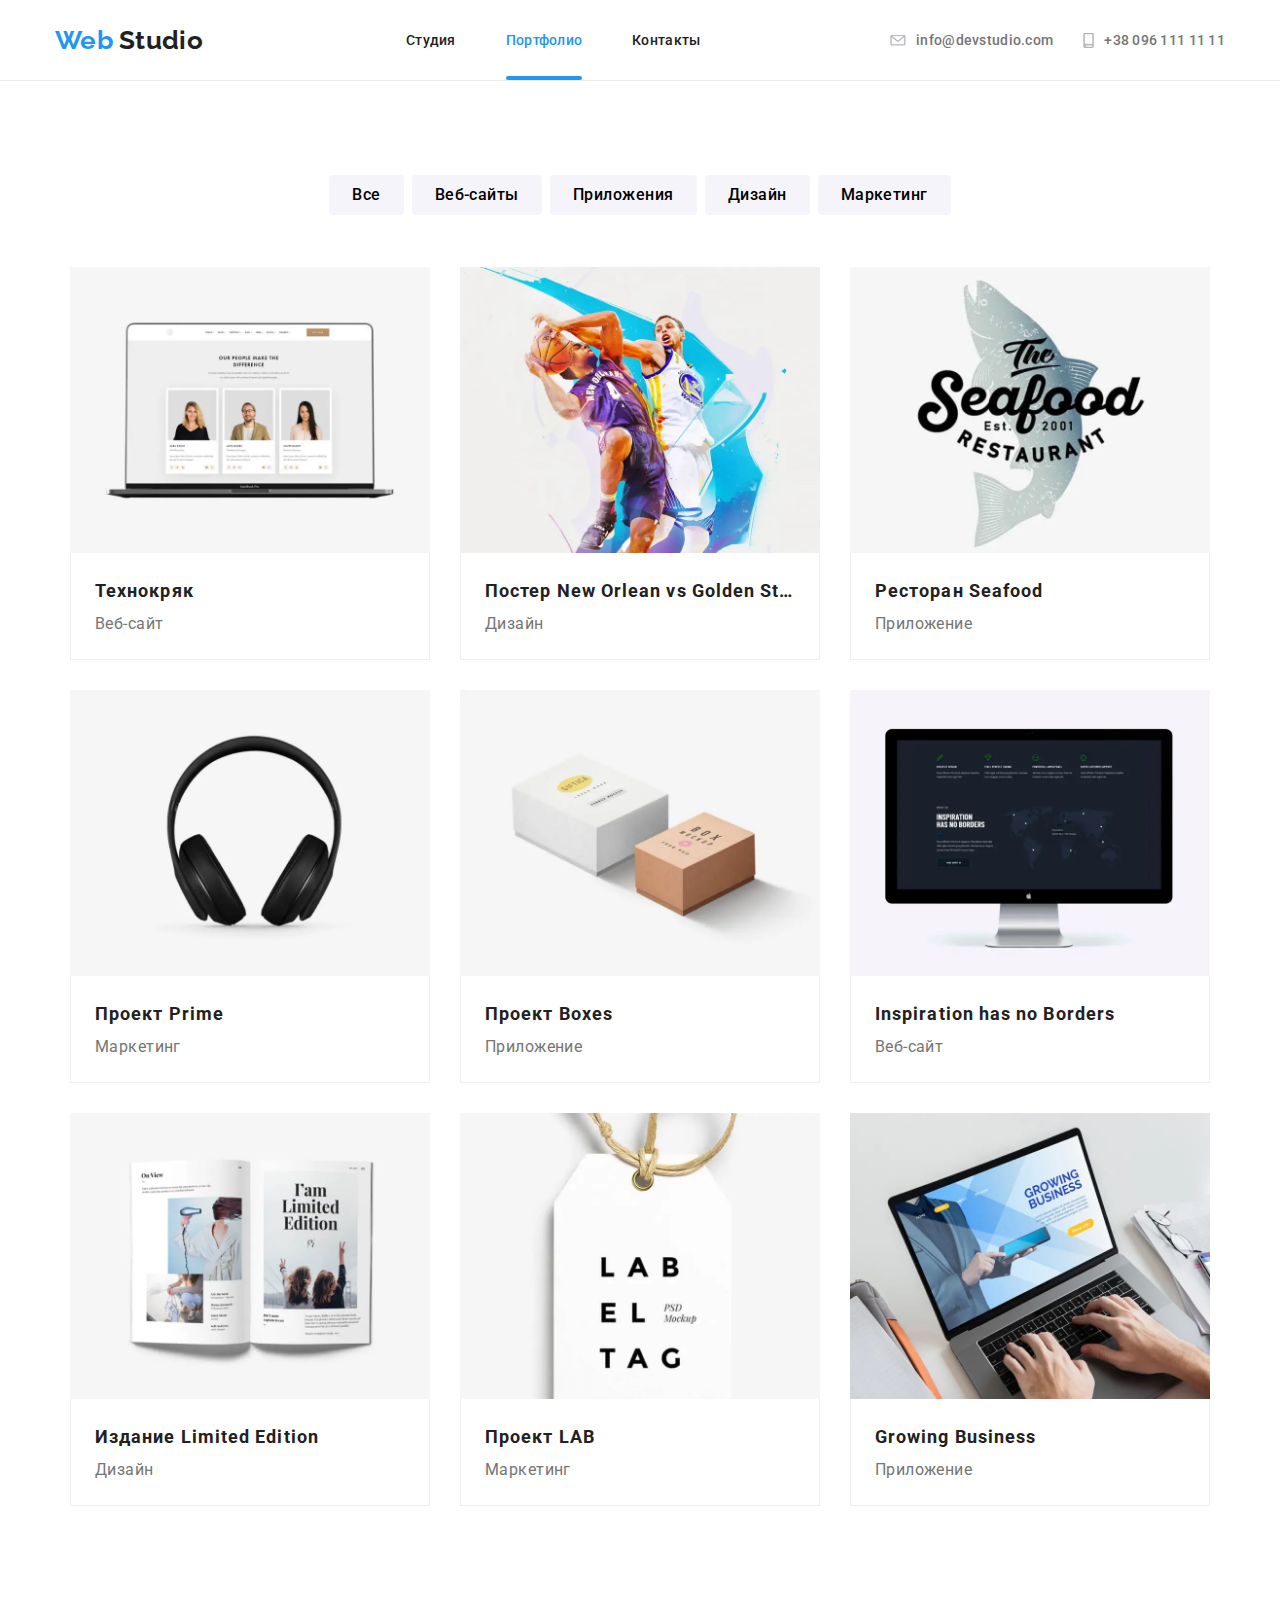
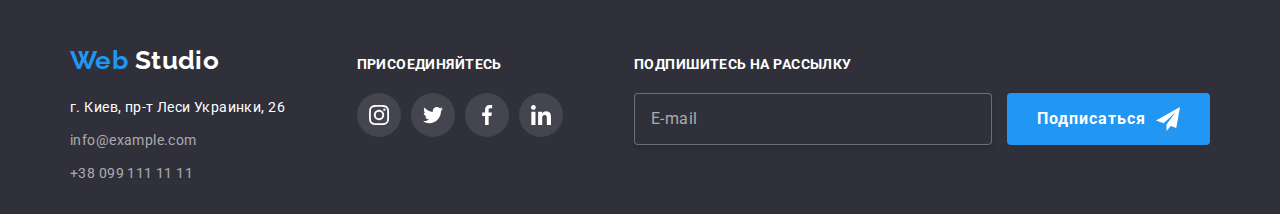
==== commit 817aca96: "adaptive finished" ====
--- a/portfolio.html
+++ b/portfolio.html
@@ -97,7 +97,7 @@
 
     <main>
       <section class="section">
-        <div class="container">
+        <div class="container container-wrapping">
           <h1 class="visually-hidden">Примеры работ</h1>
           <ul class="portfolio-work__list">
             <li>
@@ -173,7 +173,6 @@
                     <img
                       src="./images/portfolio/mob-card-1.jpg"
                       alt="project1"
-                      sizes="(max-width: 767px) 450px, (min-width: 768px) 354px, (min-width: 1200px) 370px"
                     />
                   </picture>
                   <div class="examples-work__overlay-description">
@@ -246,7 +245,6 @@
                     <img
                       src="./images/portfolio/mob-card-2.jpg"
                       alt="project2"
-                      sizes="(max-width: 767px) 450px, (min-width: 768px) 354px, (min-width: 1200px) 370px"
                     />
                   </picture>
                   <div class="examples-work__overlay-description">
@@ -321,7 +319,6 @@
                     <img
                       src="./images/portfolio/mob-card-3.jpg"
                       alt="project3"
-                      sizes="(max-width: 767px) 450px, (min-width: 768px) 354px, (min-width: 1200px) 370px"
                     />
                   </picture>
                   <div class="examples-work__overlay-description">
@@ -394,7 +391,6 @@
                     <img
                       src="./images/portfolio/mob-card-4.jpg"
                       alt="project4"
-                      sizes="(max-width: 767px) 450px, (min-width: 768px) 354px, (min-width: 1200px) 370px"
                     />
                   </picture>
                   <div class="examples-work__overlay-description">
@@ -467,7 +463,6 @@
                     <img
                       src="./images/portfolio/mob-card-5.jpg"
                       alt="project5"
-                      sizes="(max-width: 767px) 450px, (min-width: 768px) 354px, (min-width: 1200px) 370px"
                     />
                   </picture>
                   <div class="examples-work__overlay-description">
@@ -540,7 +535,6 @@
                     <img
                       src="./images/portfolio/mob-card-6.jpg"
                       alt="project6"
-                      sizes="(max-width: 767px) 450px, (min-width: 768px) 354px, (min-width: 1200px) 370px"
                     />
                   </picture>
                   <div class="examples-work__overlay-description">
@@ -615,7 +609,6 @@
                     <img
                       src="./images/portfolio/mob-card-7.jpg"
                       alt="project7"
-                      sizes="(max-width: 767px) 450px, (min-width: 768px) 354px, (min-width: 1200px) 370px"
                     />
                   </picture>
                   <div class="examples-work__overlay-description">
@@ -688,7 +681,6 @@
                     <img
                       src="./images/portfolio/mob-card-8.jpg"
                       alt="project8"
-                      sizes="(max-width: 767px) 450px, (min-width: 768px) 354px, (min-width: 1200px) 370px"
                     />
                   </picture>
                   <div class="examples-work__overlay-description">
@@ -761,7 +753,6 @@
                     <img
                       src="./images/portfolio/mob-card-9.jpg"
                       alt="project9"
-                      sizes="(max-width: 767px) 450px, (min-width: 768px) 354px, (min-width: 1200px) 370px"
                     />
                   </picture>
                   <div class="examples-work__overlay-description">
--- a/css/portfolio.min.css
+++ b/css/portfolio.min.css
@@ -1,2 +1,2 @@
-h2,h3,p,h1,a,b,ul,div{list-style:none;text-decoration:none;margin:0;padding:0}img{display:block;margin:0;padding:0;height:auto;max-width:100%}h2,h3{font-weight:700;line-height:1.17}button,input,select,textarea{font-family:inherit}button{cursor:pointer}.link:focus,.link:hover{color:#2196f3}body{font-family:"Roboto",sans-serif;color:#212121;background-color:#fff}.section{padding-top:94px;padding-bottom:94px}@media screen and (max-width: 1200px){.section{padding-top:60px;padding-bottom:60px}}.title{text-align:center;margin-bottom:30px}@media screen and (max-width: 767px){.title{font-size:28px}}@media screen and (min-width: 1200px){.title{font-size:36px;margin-bottom:50px}}.container{width:calc(100% - 30px);max-width:1170px;margin:0 auto 0;padding-left:15px;padding-right:15px}@media screen and (min-width: 768px) and (max-width: 1199px){.container-wrap{max-width:1000px}}.button:focus,.button:hover{color:#fff;background-color:#2196f3}body{font-style:normal;font-weight:400;font-size:14px;line-height:1.2;letter-spacing:0.03em}.visually-hidden{position:absolute;overflow:hidden;clip:rect(0 0 0 0);height:1px;width:1px;margin:-1px;padding:0;border:0}.portfolio-button{font-size:16px;font-weight:500;letter-spacing:0.03em;line-height:1.6;text-align:center;background-color:#f5f4fa}.page-header{font-size:18px;font-weight:500;line-height:1.16;letter-spacing:0.02em;border-bottom:1px solid #ececec;background-color:#fff;width:100%;position:-webkit-sticky;position:sticky;top:0;z-index:10}@media screen and (min-width: 768px){.page-header{font-size:14px;line-height:1.14}.page-header .is-hidden{opacity:1;visibility:visible;pointer-events:all}}@media screen and (min-width: 768px) and (min-width: 1200px){.page-header .is-hidden{margin-left:10px;-ms-flex-preferred-size:70%;flex-basis:70%}}@media screen and (min-width: 1200px){.page-header{line-height:1.15}}.page-header__container{display:-webkit-box;display:-ms-flexbox;display:flex;-webkit-box-align:center;-ms-flex-align:center;align-items:center;padding:10px 0}@media screen and (min-width: 768px){.page-header__container{padding-top:0;padding-bottom:0;-webkit-box-pack:justify;-ms-flex-pack:justify;justify-content:space-between;min-height:80px}}@media screen and (min-width: 768px){.page-header__logo{margin-right:65px;-ms-flex-negative:0;flex-shrink:0}}.page-header__nav{display:-webkit-box;display:-ms-flexbox;display:flex;-webkit-box-align:center;-ms-flex-align:center;align-items:center}@media screen and (max-width: 767px){.page-header__nav{padding:60px 0;-webkit-box-orient:vertical;-webkit-box-direction:normal;-ms-flex-direction:column;flex-direction:column;-webkit-box-pack:justify;-ms-flex-pack:justify;justify-content:space-between}}@media screen and (min-width: 768px) and (max-width: 1199px){.page-header__nav{margin-right:84px}}@media screen and (max-width: 767px){.page-header__nav li+li{margin-top:40px}}@media screen and (min-width: 768px){.page-header__nav li+li{margin-left:50px}}.page-header__contacts-list{margin-left:auto}@media screen and (max-width: 767px){.page-header__contacts-list{padding-bottom:60px}.page-header__contacts-list li+li{margin-top:16px}}@media screen and (min-width: 768px) and (max-width: 1199px){.page-header__contacts-list li:not(:last-child){margin-bottom:10px}}@media screen and (min-width: 1200px){.page-header__contacts-list{display:-webkit-box;display:-ms-flexbox;display:flex;-webkit-box-pack:center;-ms-flex-pack:center;justify-content:center}.page-header__contacts-list li+li{margin-left:30px}}.page-header__contacts-icon{margin-right:10px;fill:#afb1b8;stroke:#afb1b8;stroke-width:1px;-webkit-transition:all 250ms cubic-bezier(0.4, 0, 0.2, 1) 1ms;transition:all 250ms cubic-bezier(0.4, 0, 0.2, 1) 1ms}.page-header__contacts-link{color:#757575;display:-webkit-box;display:-ms-flexbox;display:flex;-webkit-box-pack:center;-ms-flex-pack:center;justify-content:center;-webkit-box-align:center;-ms-flex-align:center;align-items:center;-webkit-transition:all 250ms cubic-bezier(0.4, 0, 0.2, 1) 1ms;transition:all 250ms cubic-bezier(0.4, 0, 0.2, 1) 1ms}@media screen and (min-width: 768px) and (max-width: 1199px){.page-header__contacts-link{-webkit-box-pack:start;-ms-flex-pack:start;justify-content:flex-start}}@media screen and (min-width: 1200px){.page-header__contacts-link{padding-top:10px;padding-bottom:10px;-webkit-box-pack:end;-ms-flex-pack:end;justify-content:flex-end}}.page-header__contacts-link:hover,.page-header__contacts-link:focus{color:#2196f3}.page-header__contacts-link:hover .page-header__contacts-icon,.page-header__contacts-link:focus .page-header__contacts-icon{fill:#2196f3;stroke:#2196f3;stroke-width:2px}.nav__link{color:#212121;display:inline-block;-webkit-transition:all 250ms cubic-bezier(0.4, 0, 0.2, 1) 1ms;transition:all 250ms cubic-bezier(0.4, 0, 0.2, 1) 1ms}@media screen and (min-width: 768px){.nav__link{display:block;padding-top:32px;padding-bottom:32px}}.page-header__nav .nav__link--current{color:#2196f3;position:relative}@media screen and (max-width: 768px){.page-header__nav .nav__link--current{padding:12px 0}}.nav__link--current::after{content:"";position:absolute;bottom:0;left:0;display:block;width:100%;height:4px;border-color:#2196f3;border-radius:2px 2px;background-color:#2196f3}@media screen and (max-width: 767px){.drop-down-button{width:40px;height:40px;background-color:transparent;border:none;outline:none;display:-webkit-inline-box;display:-ms-inline-flexbox;display:inline-flex;-webkit-box-align:center;-ms-flex-align:center;align-items:center;margin-left:auto}.drop-down-button:hover,.drop-down-button:focus{fill:#2196f3}}@media screen and (min-width: 768px){.drop-down-button{display:none}}@media screen and (max-width: 767px){.drop-down-icon .open{display:none}}@media screen and (max-width: 767px){.is-hidden{opacity:0;visibility:hidden;pointer-events:none}.is-hidden .drop-down-menu{-webkit-transform:scaleY(0);transform:scaleY(0);opacity:0}.is-hidden+.drop-down-button .open{display:block}.is-hidden+.drop-down-button .close{display:none}}@media screen and (max-width: 767px){.drop-down-menu{display:none;position:absolute;top:60px;left:0px;width:100%;background:white;border-top:1px solid #ececec;-webkit-box-shadow:0 1px 3px rgba(0,0,0,0.16),0 2px 4px rgba(0,0,0,0.08),0 4px 8px rgba(0,0,0,0.04);box-shadow:0 1px 3px rgba(0,0,0,0.16),0 2px 4px rgba(0,0,0,0.08),0 4px 8px rgba(0,0,0,0.04);-webkit-box-orient:vertical;-webkit-box-direction:normal;-ms-flex-direction:column;flex-direction:column;display:-webkit-box;display:-ms-flexbox;display:flex;-webkit-box-pack:center;-ms-flex-pack:center;justify-content:center;-webkit-box-align:center;-ms-flex-align:center;align-items:center;-webkit-transform-origin:top;transform-origin:top;-webkit-transform:scaleY(1);transform:scaleY(1);opacity:1;-webkit-transition:opacity 0.2s linear, -webkit-transform 0.2s linear;transition:opacity 0.2s linear, -webkit-transform 0.2s linear;transition:transform 0.2s linear, opacity 0.2s linear;transition:transform 0.2s linear, opacity 0.2s linear, -webkit-transform 0.2s linear}}@media screen and (min-width: 768px){.drop-down-menu{display:-webkit-box;display:-ms-flexbox;display:flex;-webkit-box-pack:justify;-ms-flex-pack:justify;justify-content:space-between;-webkit-box-align:center;-ms-flex-align:center;align-items:center}}.logo{font-weight:700;font-size:24px;font-family:"Raleway",sans-serif;color:#2196f3;line-height:1.16}@media screen and (min-width: 1200px){.logo{font-size:26px;line-height:1.19}}.header__logo--tail{color:#212121;-webkit-transition:all 250ms cubic-bezier(0.4, 0, 0.2, 1) 1ms;transition:all 250ms cubic-bezier(0.4, 0, 0.2, 1) 1ms}.header__logo--tail:hover,.header__logo--tail:focus{color:#2196f3}.footer__logo{margin-bottom:20px}.footer__logo--tail{color:#fff;-webkit-transition:all 250ms cubic-bezier(0.4, 0, 0.2, 1) 1ms;transition:all 250ms cubic-bezier(0.4, 0, 0.2, 1) 1ms}.footer__logo--tail:hover,.footer__logo--tail:focus{color:#2196f3}.portfolio-work__list{display:-webkit-box;display:-ms-flexbox;display:flex;-webkit-box-pack:start;-ms-flex-pack:start;justify-content:flex-start;-ms-flex-wrap:wrap;flex-wrap:wrap}@media screen and (max-width: 767px){.portfolio-work__list{margin:-8px -4px 32px -4px}}@media screen and (max-width: 767px){.portfolio-work li+li{margin:8px 4px}}.portfolio-button{border-radius:4px;border:1px solid rgba(0,0,0,0);margin:0;padding:6px 22px;-webkit-transition:all 250ms cubic-bezier(0.4, 0, 0.2, 1) 1ms;transition:all 250ms cubic-bezier(0.4, 0, 0.2, 1) 1ms}.portfolio-button:hover,.portfolio-button:focus{color:#fff;background-color:#2196f3}.examples-work__list{margin-right:auto;margin-left:auto}.examples-work__title{font-size:18px;color:#212121;line-height:2;letter-spacing:0.06em}.examples-work__type{font-size:16px;line-height:1.88;color:#757575}.examples-work__item{background-color:#fff;-webkit-transition:all 250ms cubic-bezier(0.4, 0, 0.2, 1) 1ms;transition:all 250ms cubic-bezier(0.4, 0, 0.2, 1) 1ms}.examples-work__item-thumb{position:relative;overflow:hidden}.examples-work__item-info{border-left:1px solid #eee;border-right:1px solid #eee;border-bottom:1px solid #eee;padding:20px 24px}.examples-work__item:hover,.examples-work__item:focus{-webkit-box-shadow:1px 4px 6px rgba(0,0,0,0.16),0px 4px 4px rgba(0,0,0,0.06),0 1px 1px rgba(0,0,0,0.12);box-shadow:1px 4px 6px rgba(0,0,0,0.16),0px 4px 4px rgba(0,0,0,0.06),0 1px 1px rgba(0,0,0,0.12)}.examples-work__overlay-description{position:absolute;bottom:0;left:0;-webkit-transform:translateY(101%);transform:translateY(101%);-webkit-transition:all 250ms cubic-bezier(0.4, 0, 0.2, 1) 1ms;transition:all 250ms cubic-bezier(0.4, 0, 0.2, 1) 1ms;background-color:rgba(33,150,243,0.9);width:100%;height:100%;font-size:18px;line-height:1.56;color:#fff;padding:63px 24px}.examples-work__item-link:hover .examples-work__overlay-description{-webkit-transform:translateY(0);transform:translateY(0)}.social-link{display:-webkit-inline-box;display:-ms-inline-flexbox;display:inline-flex;-webkit-box-pack:center;-ms-flex-pack:center;justify-content:center;-webkit-box-align:center;-ms-flex-align:center;align-items:center;background-color:rgba(255,255,255,0.1);border-radius:50%;width:44px;height:44px;-webkit-transition:all 250ms cubic-bezier(0.4, 0, 0.2, 1) 1ms;transition:all 250ms cubic-bezier(0.4, 0, 0.2, 1) 1ms}.social-link--background:hover,.social-link--background:focus{background-color:#2196f3}.icon-social{fill:#afb1b8;-webkit-transition:all 250ms cubic-bezier(0.4, 0, 0.2, 1) 1ms;transition:all 250ms cubic-bezier(0.4, 0, 0.2, 1) 1ms}.footer__icon-social{fill:#fff}.clients__list{display:-webkit-box;display:-ms-flexbox;display:flex;-webkit-box-pack:center;-ms-flex-pack:center;justify-content:center;-webkit-box-align:center;-ms-flex-align:center;align-items:center;-ms-flex-wrap:wrap;flex-wrap:wrap}@media screen and (min-width: 480px){.clients__list{margin:-6px}}.clients__item{width:100%;margin:0 auto;max-width:210px}@media screen and (max-width: 479px){.clients__item:not(:last-child){margin-bottom:10px}}@media screen and (min-width: 480px){.clients__item{width:calc((100% - 4 * 15px) / 2);margin:15px}}@media screen and (min-width: 768px){.clients__item{width:calc((100% - 6 * 15px) / 3);max-width:230px}}@media screen and (min-width: 1200px){.clients__item{width:calc((100% - 12 * 15px) / 6);max-width:170px}}.clients__link{display:block;border-color:#afb1b8;border-width:1px;border-style:solid;border-radius:4px;fill:#afb1b8;height:90px;width:100%;display:-webkit-box;display:-ms-flexbox;display:flex;-webkit-box-pack:center;-ms-flex-pack:center;justify-content:center;-webkit-box-align:center;-ms-flex-align:center;align-items:center;-webkit-transform:scale(1, 1);transform:scale(1, 1);-webkit-transition:all 250ms cubic-bezier(0.4, 0, 0.2, 1) 1ms;transition:all 250ms cubic-bezier(0.4, 0, 0.2, 1) 1ms}.clients__link:hover,.clients__link:focus,.clients__link:hover .clients__logo,.clients__link:focus .clients__logo{border-color:#2196f3;border-width:2px;fill:#2196f3}@media screen and (min-width: 1200px){.clients__link:hover,.clients__link:focus,.clients__link:hover .clients__logo,.clients__link:focus .clients__logo{-webkit-transform:scale(1.3, 1.3);transform:scale(1.3, 1.3)}}.clients__logo{fill:#afb1b8;-webkit-transition:all 250ms cubic-bezier(0.4, 0, 0.2, 1) 1ms;transition:all 250ms cubic-bezier(0.4, 0, 0.2, 1) 1ms}footer{color:#fff;background-color:#2f303a}footer a{display:block}@media screen and (max-width: 480px){.footer-container{padding-left:-15px;padding-right:-15px}}@media screen and (max-width: 1199px){.footer-container{text-align:center;padding-top:60px;padding-bottom:60px}}@media screen and (min-width: 768px) and (max-width: 1199px){.footer-container{width:768px}}@media screen and (min-width: 768px){.footer-container{display:-webkit-box;display:-ms-flexbox;display:flex;-ms-flex-wrap:wrap;flex-wrap:wrap;-ms-flex-pack:distribute;justify-content:space-around;-webkit-box-align:baseline;-ms-flex-align:baseline;align-items:baseline}}@media screen and (min-width: 1200px){.footer-container{padding-top:45px;padding-bottom:28px;-webkit-box-pack:justify;-ms-flex-pack:justify;justify-content:space-between}}.address__item{font-style:normal;line-height:1.71}@media screen and (max-width: 1199px){.address__item:not(:last-child){margin-bottom:8px}}@media screen and (min-width: 1200px){.address__item:not(:last-child){margin-bottom:9px}}.footer__mail,.footer__tel{color:rgba(255,255,255,0.6);-webkit-transition:all 250ms cubic-bezier(0.4, 0, 0.2, 1) 1ms;transition:all 250ms cubic-bezier(0.4, 0, 0.2, 1) 1ms}.footer__mail:hover,.footer__mail:focus,.footer__tel:hover,.footer__tel:focus{color:#2196f3}.join-us__title{font-weight:700;text-transform:uppercase;line-height:1.14;display:block}@media screen and (max-width: 767px){.join-us{margin-top:60px;margin-bottom:60px}}@media screen and (min-width: 768px) and (max-width: 1199px){.join-us{margin-left:165px}}.footer__social-list{display:-webkit-inline-box;display:-ms-inline-flexbox;display:inline-flex;-webkit-box-pack:center;-ms-flex-pack:center;justify-content:center;-webkit-box-align:center;-ms-flex-align:center;align-items:center;margin-top:20px}.footer__social-list li:not(:last-child){margin-right:10px}@media screen and (min-width: 768px) and (max-width: 1199px){.subscribe{margin-top:60px;margin-right:auto;margin-left:auto}}.subscribe__title{font-weight:700;text-transform:uppercase;line-height:1.14;display:block}.subscribe__input{color:rgba(255,255,255,0.6);background-color:#2f303a;border:1px solid rgba(255,255,255,0.3);-webkit-box-shadow:0 4px 4px rgba(0,0,0,0.15);box-shadow:0 4px 4px rgba(0,0,0,0.15);border-radius:4px;margin-top:20px;padding:15px 16px 15px}@media screen and (max-width: 1199px){.subscribe__input{width:100%}}@media screen and (min-width: 1200px){.subscribe__input{width:358px;margin-right:12px}}.subscribe__icon-send{fill:#fff;margin-left:10px}.subscribe__button{color:#fff;background-color:#2196f3;border-radius:4px;border:1px solid rgba(0,0,0,0);font-size:16px;font-weight:700;letter-spacing:0.06em;line-height:1.88;display:-webkit-inline-box;display:-ms-inline-flexbox;display:inline-flex;-webkit-box-align:center;-ms-flex-align:center;align-items:center;padding:10px 29px;margin-top:20px;min-width:200px;-webkit-transform:scale(1, 1);transform:scale(1, 1);-webkit-transition:all 250ms cubic-bezier(0.4, 0, 0.2, 1) 1ms;transition:all 250ms cubic-bezier(0.4, 0, 0.2, 1) 1ms}@media screen and (min-width: 1200px){.subscribe__button{margin-bottom:20px}}.subscribe__button:hover,.subscribe__button:focus{background-color:#188ce8}@media screen and (min-width: 1200px){.subscribe__button:hover,.subscribe__button:focus{-webkit-transform:scale(1.1, 1.1);transform:scale(1.1, 1.1)}}.subscribe__input::-webkit-input-placeholder{color:rgba(255,255,255,0.6)}.subscribe__input:-ms-input-placeholder{color:rgba(255,255,255,0.6)}.subscribe__input::-ms-input-placeholder{color:rgba(255,255,255,0.6)}.subscribe__input::placeholder{color:rgba(255,255,255,0.6)}.subscribe__input::-webkit-input-placeholder:focus{border:2px solid #2196f3}.subscribe__input:-ms-input-placeholder:focus{border:2px solid #2196f3}.subscribe__input::-ms-input-placeholder:focus{border:2px solid #2196f3}.subscribe__input::placeholder:focus{border:2px solid #2196f3}.subscribe__input,.subscribe__input::-webkit-input-placeholder{font-size:16px;line-height:1.25;letter-spacing:0.03em}.subscribe__input,.subscribe__input:-ms-input-placeholder{font-size:16px;line-height:1.25;letter-spacing:0.03em}.subscribe__input,.subscribe__input::-ms-input-placeholder{font-size:16px;line-height:1.25;letter-spacing:0.03em}.subscribe__input,.subscribe__input::placeholder{font-size:16px;line-height:1.25;letter-spacing:0.03em}
+h2,h3,p,h1,a,b,ul,div{list-style:none;text-decoration:none;margin:0;padding:0}img{display:block;margin:0;padding:0;height:auto;max-width:100%}h2,h3{font-weight:700;line-height:1.17}button,input,select,textarea{font-family:inherit}button{cursor:pointer}.link:focus,.link:hover{color:#2196f3}body{font-family:"Roboto",sans-serif;color:#212121;background-color:#fff}.section{padding-top:94px;padding-bottom:94px}@media screen and (max-width: 1200px){.section{padding-top:60px;padding-bottom:60px}}.title{text-align:center;margin-bottom:30px}@media screen and (max-width: 767px){.title{font-size:28px}}@media screen and (min-width: 1200px){.title{font-size:36px;margin-bottom:50px}}.container{width:calc(100% - 30px);max-width:1170px;margin:0 auto 0;padding-left:15px;padding-right:15px}@media screen and (min-width: 768px) and (max-width: 1199px){.container-wrap{max-width:1000px}}@media screen and (min-width: 768px) and (max-width: 1199px){.container-wrapping{max-width:768px}}.button:focus,.button:hover{color:#fff;background-color:#2196f3}body{font-style:normal;font-weight:400;font-size:14px;line-height:1.2;letter-spacing:0.03em}.visually-hidden{position:absolute;overflow:hidden;clip:rect(0 0 0 0);height:1px;width:1px;margin:-1px;padding:0;border:0}.portfolio-button{font-size:16px;font-weight:500;letter-spacing:0.03em;line-height:1.6;text-align:center;background-color:#f5f4fa}.page-header{font-size:18px;font-weight:500;line-height:1.16;letter-spacing:0.02em;border-bottom:1px solid #ececec;background-color:#fff;width:100%;position:-webkit-sticky;position:sticky;top:0;z-index:10}@media screen and (min-width: 768px){.page-header{font-size:14px;line-height:1.14}.page-header .is-hidden{opacity:1;visibility:visible;pointer-events:all}}@media screen and (min-width: 768px) and (min-width: 1200px){.page-header .is-hidden{margin-left:10px;-ms-flex-preferred-size:70%;flex-basis:70%}}@media screen and (min-width: 1200px){.page-header{line-height:1.15}}.page-header__container{display:-webkit-box;display:-ms-flexbox;display:flex;-webkit-box-align:center;-ms-flex-align:center;align-items:center;padding:10px 0}@media screen and (min-width: 768px){.page-header__container{padding-top:0;padding-bottom:0;-webkit-box-pack:justify;-ms-flex-pack:justify;justify-content:space-between;min-height:80px}}@media screen and (min-width: 768px){.page-header__logo{margin-right:65px;-ms-flex-negative:0;flex-shrink:0}}.page-header__nav{display:-webkit-box;display:-ms-flexbox;display:flex;-webkit-box-align:center;-ms-flex-align:center;align-items:center}@media screen and (max-width: 767px){.page-header__nav{padding:60px 0;-webkit-box-orient:vertical;-webkit-box-direction:normal;-ms-flex-direction:column;flex-direction:column;-webkit-box-pack:justify;-ms-flex-pack:justify;justify-content:space-between}}@media screen and (min-width: 768px) and (max-width: 1199px){.page-header__nav{margin-right:84px}}@media screen and (max-width: 767px){.page-header__nav li+li{margin-top:40px}}@media screen and (min-width: 768px){.page-header__nav li+li{margin-left:50px}}.page-header__contacts-list{margin-left:auto}@media screen and (max-width: 767px){.page-header__contacts-list{padding-bottom:60px}.page-header__contacts-list li+li{margin-top:16px}}@media screen and (min-width: 768px) and (max-width: 1199px){.page-header__contacts-list li:not(:last-child){margin-bottom:10px}}@media screen and (min-width: 1200px){.page-header__contacts-list{display:-webkit-box;display:-ms-flexbox;display:flex;-webkit-box-pack:center;-ms-flex-pack:center;justify-content:center}.page-header__contacts-list li+li{margin-left:30px}}.page-header__contacts-icon{margin-right:10px;fill:#afb1b8;stroke:#afb1b8;stroke-width:1px;-webkit-transition:all 250ms cubic-bezier(0.4, 0, 0.2, 1) 1ms;transition:all 250ms cubic-bezier(0.4, 0, 0.2, 1) 1ms}.page-header__contacts-link{color:#757575;display:-webkit-box;display:-ms-flexbox;display:flex;-webkit-box-pack:center;-ms-flex-pack:center;justify-content:center;-webkit-box-align:center;-ms-flex-align:center;align-items:center;-webkit-transition:all 250ms cubic-bezier(0.4, 0, 0.2, 1) 1ms;transition:all 250ms cubic-bezier(0.4, 0, 0.2, 1) 1ms}@media screen and (min-width: 768px) and (max-width: 1199px){.page-header__contacts-link{-webkit-box-pack:start;-ms-flex-pack:start;justify-content:flex-start}}@media screen and (min-width: 1200px){.page-header__contacts-link{padding-top:10px;padding-bottom:10px;-webkit-box-pack:end;-ms-flex-pack:end;justify-content:flex-end}}.page-header__contacts-link:hover,.page-header__contacts-link:focus{color:#2196f3}.page-header__contacts-link:hover .page-header__contacts-icon,.page-header__contacts-link:focus .page-header__contacts-icon{fill:#2196f3;stroke:#2196f3;stroke-width:2px}.nav__link{color:#212121;display:inline-block;-webkit-transition:all 250ms cubic-bezier(0.4, 0, 0.2, 1) 1ms;transition:all 250ms cubic-bezier(0.4, 0, 0.2, 1) 1ms}@media screen and (min-width: 768px){.nav__link{display:block;padding-top:32px;padding-bottom:32px}}.page-header__nav .nav__link--current{color:#2196f3;position:relative}@media screen and (max-width: 768px){.page-header__nav .nav__link--current{padding:12px 0}}.nav__link--current::after{content:"";position:absolute;bottom:0;left:0;display:block;width:100%;height:4px;border-color:#2196f3;border-radius:2px 2px;background-color:#2196f3}@media screen and (max-width: 767px){.drop-down-button{width:40px;height:40px;background-color:transparent;border:none;outline:none;display:-webkit-inline-box;display:-ms-inline-flexbox;display:inline-flex;-webkit-box-align:center;-ms-flex-align:center;align-items:center;margin-left:auto}.drop-down-button:hover,.drop-down-button:focus{fill:#2196f3}}@media screen and (min-width: 768px){.drop-down-button{display:none}}@media screen and (max-width: 767px){.drop-down-icon .open{display:none}}@media screen and (max-width: 767px){.is-hidden{opacity:0;visibility:hidden;pointer-events:none}.is-hidden .drop-down-menu{-webkit-transform:scaleY(0);transform:scaleY(0);opacity:0}.is-hidden+.drop-down-button .open{display:block}.is-hidden+.drop-down-button .close{display:none}}@media screen and (max-width: 767px){.drop-down-menu{display:none;position:absolute;top:60px;left:0px;width:100%;background:white;border-top:1px solid #ececec;-webkit-box-shadow:0 1px 3px rgba(0,0,0,0.16),0 2px 4px rgba(0,0,0,0.08),0 4px 8px rgba(0,0,0,0.04);box-shadow:0 1px 3px rgba(0,0,0,0.16),0 2px 4px rgba(0,0,0,0.08),0 4px 8px rgba(0,0,0,0.04);-webkit-box-orient:vertical;-webkit-box-direction:normal;-ms-flex-direction:column;flex-direction:column;display:-webkit-box;display:-ms-flexbox;display:flex;-webkit-box-pack:center;-ms-flex-pack:center;justify-content:center;-webkit-box-align:center;-ms-flex-align:center;align-items:center;-webkit-transform-origin:top;transform-origin:top;-webkit-transform:scaleY(1);transform:scaleY(1);opacity:1;-webkit-transition:opacity 0.2s linear, -webkit-transform 0.2s linear;transition:opacity 0.2s linear, -webkit-transform 0.2s linear;transition:transform 0.2s linear, opacity 0.2s linear;transition:transform 0.2s linear, opacity 0.2s linear, -webkit-transform 0.2s linear}}@media screen and (min-width: 768px){.drop-down-menu{display:-webkit-box;display:-ms-flexbox;display:flex;-webkit-box-pack:justify;-ms-flex-pack:justify;justify-content:space-between;-webkit-box-align:center;-ms-flex-align:center;align-items:center}}.logo{font-weight:700;font-size:24px;font-family:"Raleway",sans-serif;color:#2196f3;line-height:1.16}@media screen and (min-width: 1200px){.logo{font-size:26px;line-height:1.19}}.header__logo--tail{color:#212121;-webkit-transition:all 250ms cubic-bezier(0.4, 0, 0.2, 1) 1ms;transition:all 250ms cubic-bezier(0.4, 0, 0.2, 1) 1ms}.header__logo--tail:hover,.header__logo--tail:focus{color:#2196f3}.footer__logo{margin-bottom:20px}.footer__logo--tail{color:#fff;-webkit-transition:all 250ms cubic-bezier(0.4, 0, 0.2, 1) 1ms;transition:all 250ms cubic-bezier(0.4, 0, 0.2, 1) 1ms}.footer__logo--tail:hover,.footer__logo--tail:focus{color:#2196f3}.portfolio-work__list{display:-webkit-box;display:-ms-flexbox;display:flex;-webkit-box-pack:start;-ms-flex-pack:start;justify-content:flex-start;-ms-flex-wrap:wrap;flex-wrap:wrap;margin-bottom:52px}@media screen and (max-width: 767px){.portfolio-work__list{margin:-8px -4px 32px -4px}.portfolio-work__list li{margin:8px 4px}}@media screen and (min-width: 768px){.portfolio-work__list{-webkit-box-pack:center;-ms-flex-pack:center;justify-content:center}.portfolio-work__list li+li{margin-left:8px}}.portfolio-button{border-radius:4px;border:1px solid rgba(0,0,0,0);margin:0;padding:6px 22px;-webkit-transition:all 250ms cubic-bezier(0.4, 0, 0.2, 1) 1ms;transition:all 250ms cubic-bezier(0.4, 0, 0.2, 1) 1ms}.portfolio-button:hover,.portfolio-button:focus{color:#fff;background-color:#2196f3}@media screen and (max-width: 767px){.examples-work__list li+li{margin-top:30px}}@media screen and (min-width: 768px){.examples-work__list{display:-webkit-box;display:-ms-flexbox;display:flex;-ms-flex-wrap:wrap;flex-wrap:wrap;margin:-15px}}.examples-work__title{font-size:18px;color:#212121;line-height:2;letter-spacing:0.06em;white-space:nowrap;text-overflow:ellipsis;overflow:hidden}.examples-work__type{font-size:16px;line-height:1.88;color:#757575}.examples-work__item{background-color:#fff;margin-right:auto;margin-left:auto;-webkit-transition:all 250ms cubic-bezier(0.4, 0, 0.2, 1) 1ms;transition:all 250ms cubic-bezier(0.4, 0, 0.2, 1) 1ms}@media screen and (max-width: 767px){.examples-work__item{max-width:450px}}@media screen and (min-width: 768px) and (max-width: 1199px){.examples-work__item{width:calc((100% - 4 * 15px) / 2);max-width:354px;margin:15px}}@media screen and (min-width: 1200px){.examples-work__item{width:calc((100% - 15px * 6) / 3);max-width:370px;margin:15px}}.examples-work__item-thumb{position:relative;overflow:hidden}.examples-work__item-info{border-left:1px solid #eee;border-right:1px solid #eee;border-bottom:1px solid #eee;padding:20px 24px}.examples-work__item:hover,.examples-work__item:focus{-webkit-box-shadow:1px 4px 6px rgba(0,0,0,0.16),0px 4px 4px rgba(0,0,0,0.06),0 1px 1px rgba(0,0,0,0.12);box-shadow:1px 4px 6px rgba(0,0,0,0.16),0px 4px 4px rgba(0,0,0,0.06),0 1px 1px rgba(0,0,0,0.12)}.examples-work__overlay-description{position:absolute;bottom:0;left:0;-webkit-transform:translateY(101%);transform:translateY(101%);-webkit-transition:all 250ms cubic-bezier(0.4, 0, 0.2, 1) 1ms;transition:all 250ms cubic-bezier(0.4, 0, 0.2, 1) 1ms;background-color:rgba(33,150,243,0.9);width:100%;height:100%;font-size:18px;line-height:1.56;color:#fff;padding:15px 15px}@media screen and (max-width: 480px){.examples-work__overlay-description{line-height:1.33}}@media screen and (min-width: 1200px){.examples-work__overlay-description{padding:63px 24px}}.examples-work__item-link:hover .examples-work__overlay-description{-webkit-transform:translateY(0);transform:translateY(0)}.social-link{display:-webkit-inline-box;display:-ms-inline-flexbox;display:inline-flex;-webkit-box-pack:center;-ms-flex-pack:center;justify-content:center;-webkit-box-align:center;-ms-flex-align:center;align-items:center;background-color:rgba(255,255,255,0.1);border-radius:50%;width:44px;height:44px;-webkit-transition:all 250ms cubic-bezier(0.4, 0, 0.2, 1) 1ms;transition:all 250ms cubic-bezier(0.4, 0, 0.2, 1) 1ms}.social-link--background:hover,.social-link--background:focus{background-color:#2196f3}.icon-social{fill:#afb1b8;-webkit-transition:all 250ms cubic-bezier(0.4, 0, 0.2, 1) 1ms;transition:all 250ms cubic-bezier(0.4, 0, 0.2, 1) 1ms}.footer__icon-social{fill:#fff}.clients__list{display:-webkit-box;display:-ms-flexbox;display:flex;-webkit-box-pack:center;-ms-flex-pack:center;justify-content:center;-webkit-box-align:center;-ms-flex-align:center;align-items:center;-ms-flex-wrap:wrap;flex-wrap:wrap}@media screen and (min-width: 480px){.clients__list{margin:-6px}}.clients__item{width:100%;margin:0 auto;max-width:210px}@media screen and (max-width: 479px){.clients__item:not(:last-child){margin-bottom:10px}}@media screen and (min-width: 480px){.clients__item{width:calc((100% - 4 * 15px) / 2);margin:15px}}@media screen and (min-width: 768px){.clients__item{width:calc((100% - 6 * 15px) / 3);max-width:230px}}@media screen and (min-width: 1200px){.clients__item{width:calc((100% - 12 * 15px) / 6);max-width:170px}}.clients__link{display:block;border-color:#afb1b8;border-width:1px;border-style:solid;border-radius:4px;fill:#afb1b8;height:90px;width:100%;display:-webkit-box;display:-ms-flexbox;display:flex;-webkit-box-pack:center;-ms-flex-pack:center;justify-content:center;-webkit-box-align:center;-ms-flex-align:center;align-items:center;-webkit-transform:scale(1, 1);transform:scale(1, 1);-webkit-transition:all 250ms cubic-bezier(0.4, 0, 0.2, 1) 1ms;transition:all 250ms cubic-bezier(0.4, 0, 0.2, 1) 1ms}.clients__link:hover,.clients__link:focus,.clients__link:hover .clients__logo,.clients__link:focus .clients__logo{border-color:#2196f3;border-width:2px;fill:#2196f3}@media screen and (min-width: 1200px){.clients__link:hover,.clients__link:focus,.clients__link:hover .clients__logo,.clients__link:focus .clients__logo{-webkit-transform:scale(1.3, 1.3);transform:scale(1.3, 1.3)}}.clients__logo{fill:#afb1b8;-webkit-transition:all 250ms cubic-bezier(0.4, 0, 0.2, 1) 1ms;transition:all 250ms cubic-bezier(0.4, 0, 0.2, 1) 1ms}footer{color:#fff;background-color:#2f303a}footer a{display:block}@media screen and (max-width: 480px){.footer-container{padding-left:-15px;padding-right:-15px}}@media screen and (max-width: 1199px){.footer-container{text-align:center;padding-top:60px;padding-bottom:60px}}@media screen and (min-width: 768px) and (max-width: 1199px){.footer-container{width:768px}}@media screen and (min-width: 768px){.footer-container{display:-webkit-box;display:-ms-flexbox;display:flex;-ms-flex-wrap:wrap;flex-wrap:wrap;-ms-flex-pack:distribute;justify-content:space-around;-webkit-box-align:baseline;-ms-flex-align:baseline;align-items:baseline}}@media screen and (min-width: 1200px){.footer-container{padding-top:45px;padding-bottom:28px;-webkit-box-pack:justify;-ms-flex-pack:justify;justify-content:space-between}}.address__item{font-style:normal;line-height:1.71}@media screen and (max-width: 1199px){.address__item:not(:last-child){margin-bottom:8px}}@media screen and (min-width: 1200px){.address__item:not(:last-child){margin-bottom:9px}}.footer__mail,.footer__tel{color:rgba(255,255,255,0.6);-webkit-transition:all 250ms cubic-bezier(0.4, 0, 0.2, 1) 1ms;transition:all 250ms cubic-bezier(0.4, 0, 0.2, 1) 1ms}.footer__mail:hover,.footer__mail:focus,.footer__tel:hover,.footer__tel:focus{color:#2196f3}.join-us__title{font-weight:700;text-transform:uppercase;line-height:1.14;display:block}@media screen and (max-width: 767px){.join-us{margin-top:60px;margin-bottom:60px}}@media screen and (min-width: 768px) and (max-width: 1199px){.join-us{margin-left:165px}}.footer__social-list{display:-webkit-inline-box;display:-ms-inline-flexbox;display:inline-flex;-webkit-box-pack:center;-ms-flex-pack:center;justify-content:center;-webkit-box-align:center;-ms-flex-align:center;align-items:center;margin-top:20px}.footer__social-list li:not(:last-child){margin-right:10px}@media screen and (min-width: 768px) and (max-width: 1199px){.subscribe{margin-top:60px;margin-right:auto;margin-left:auto}}.subscribe__title{font-weight:700;text-transform:uppercase;line-height:1.14;display:block}.subscribe__input{color:rgba(255,255,255,0.6);background-color:#2f303a;border:1px solid rgba(255,255,255,0.3);-webkit-box-shadow:0 4px 4px rgba(0,0,0,0.15);box-shadow:0 4px 4px rgba(0,0,0,0.15);border-radius:4px;margin-top:20px;padding:15px 16px 15px}@media screen and (max-width: 1199px){.subscribe__input{width:100%}}@media screen and (min-width: 1200px){.subscribe__input{width:358px;margin-right:12px}}.subscribe__icon-send{fill:#fff;margin-left:10px}.subscribe__button{color:#fff;background-color:#2196f3;border-radius:4px;border:1px solid rgba(0,0,0,0);font-size:16px;font-weight:700;letter-spacing:0.06em;line-height:1.88;display:-webkit-inline-box;display:-ms-inline-flexbox;display:inline-flex;-webkit-box-align:center;-ms-flex-align:center;align-items:center;padding:10px 29px;margin-top:20px;min-width:200px;-webkit-transform:scale(1, 1);transform:scale(1, 1);-webkit-transition:all 250ms cubic-bezier(0.4, 0, 0.2, 1) 1ms;transition:all 250ms cubic-bezier(0.4, 0, 0.2, 1) 1ms}@media screen and (min-width: 1200px){.subscribe__button{margin-bottom:20px}}.subscribe__button:hover,.subscribe__button:focus{background-color:#188ce8}@media screen and (min-width: 1200px){.subscribe__button:hover,.subscribe__button:focus{-webkit-transform:scale(1.1, 1.1);transform:scale(1.1, 1.1)}}.subscribe__input::-webkit-input-placeholder{color:rgba(255,255,255,0.6)}.subscribe__input:-ms-input-placeholder{color:rgba(255,255,255,0.6)}.subscribe__input::-ms-input-placeholder{color:rgba(255,255,255,0.6)}.subscribe__input::placeholder{color:rgba(255,255,255,0.6)}.subscribe__input::-webkit-input-placeholder:focus{border:2px solid #2196f3}.subscribe__input:-ms-input-placeholder:focus{border:2px solid #2196f3}.subscribe__input::-ms-input-placeholder:focus{border:2px solid #2196f3}.subscribe__input::placeholder:focus{border:2px solid #2196f3}.subscribe__input,.subscribe__input::-webkit-input-placeholder{font-size:16px;line-height:1.25;letter-spacing:0.03em}.subscribe__input,.subscribe__input:-ms-input-placeholder{font-size:16px;line-height:1.25;letter-spacing:0.03em}.subscribe__input,.subscribe__input::-ms-input-placeholder{font-size:16px;line-height:1.25;letter-spacing:0.03em}.subscribe__input,.subscribe__input::placeholder{font-size:16px;line-height:1.25;letter-spacing:0.03em}
 /*# sourceMappingURL=portfolio.min.css.map */